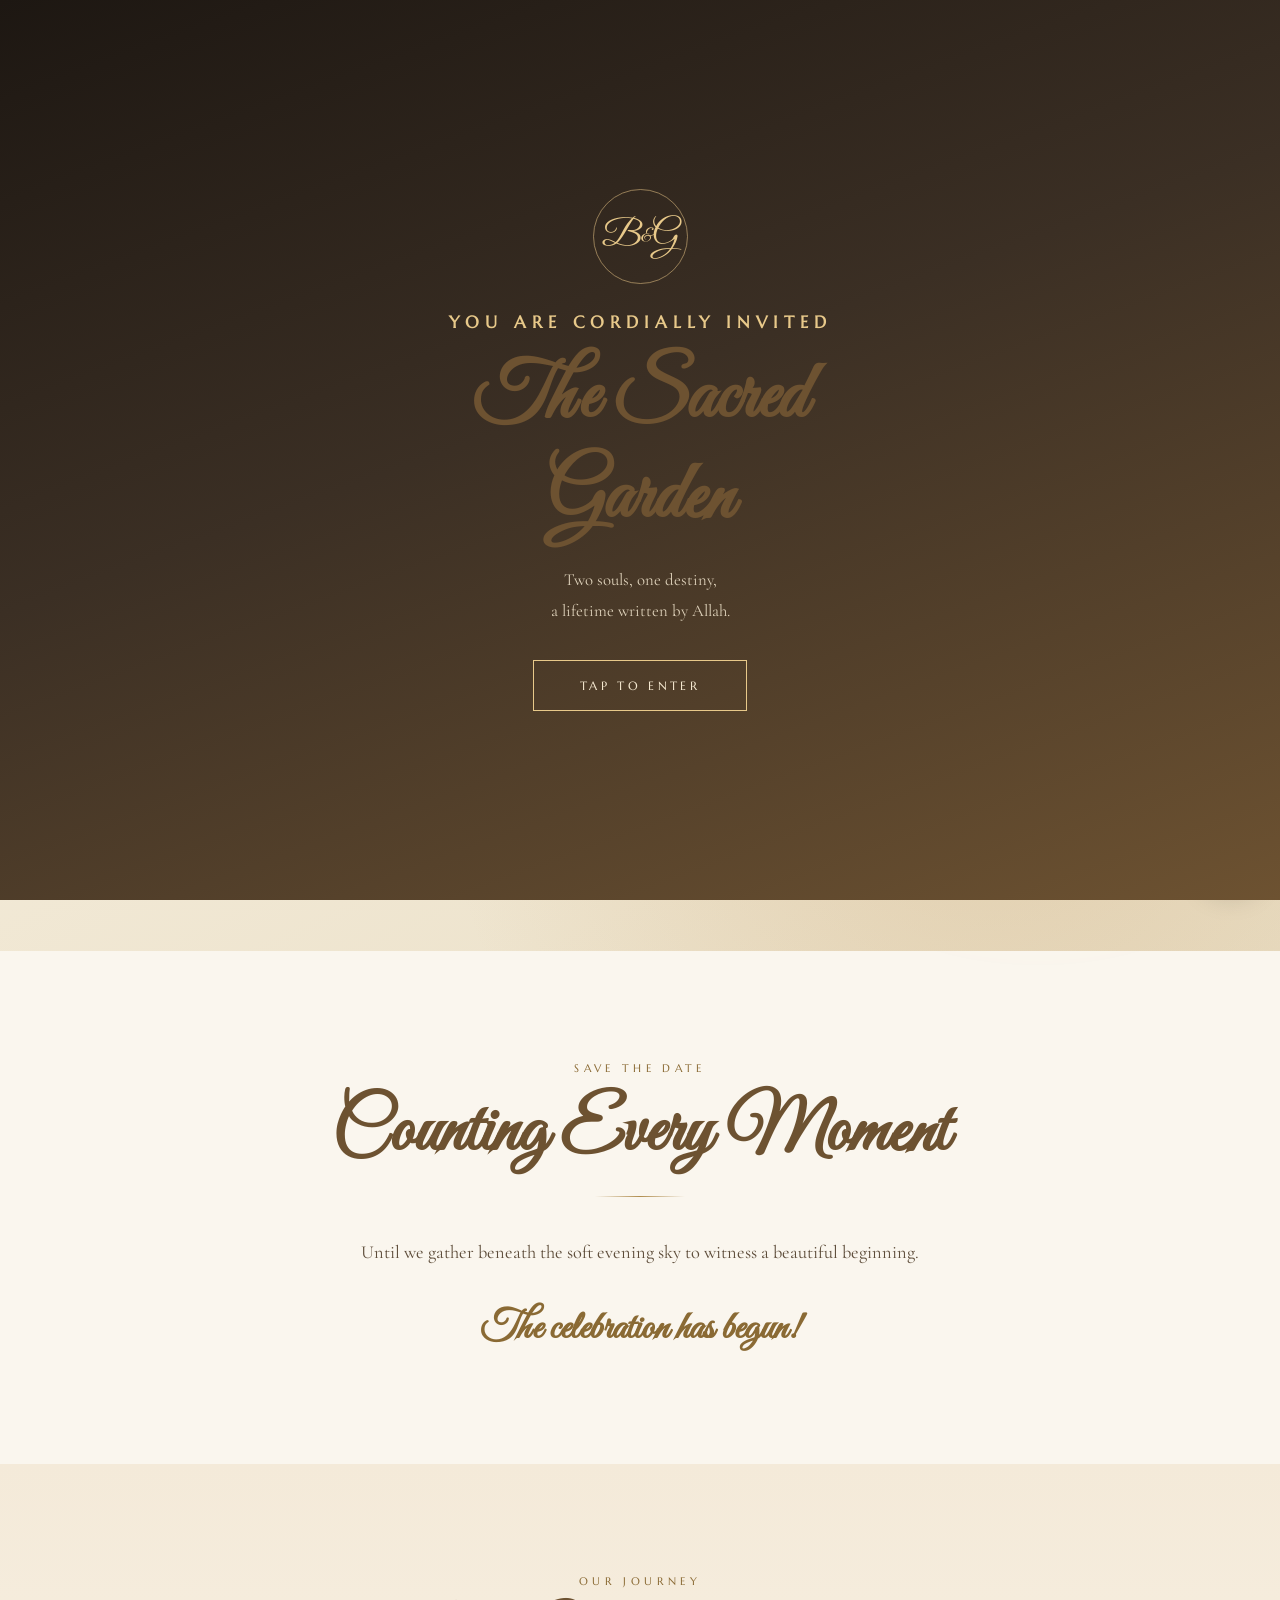
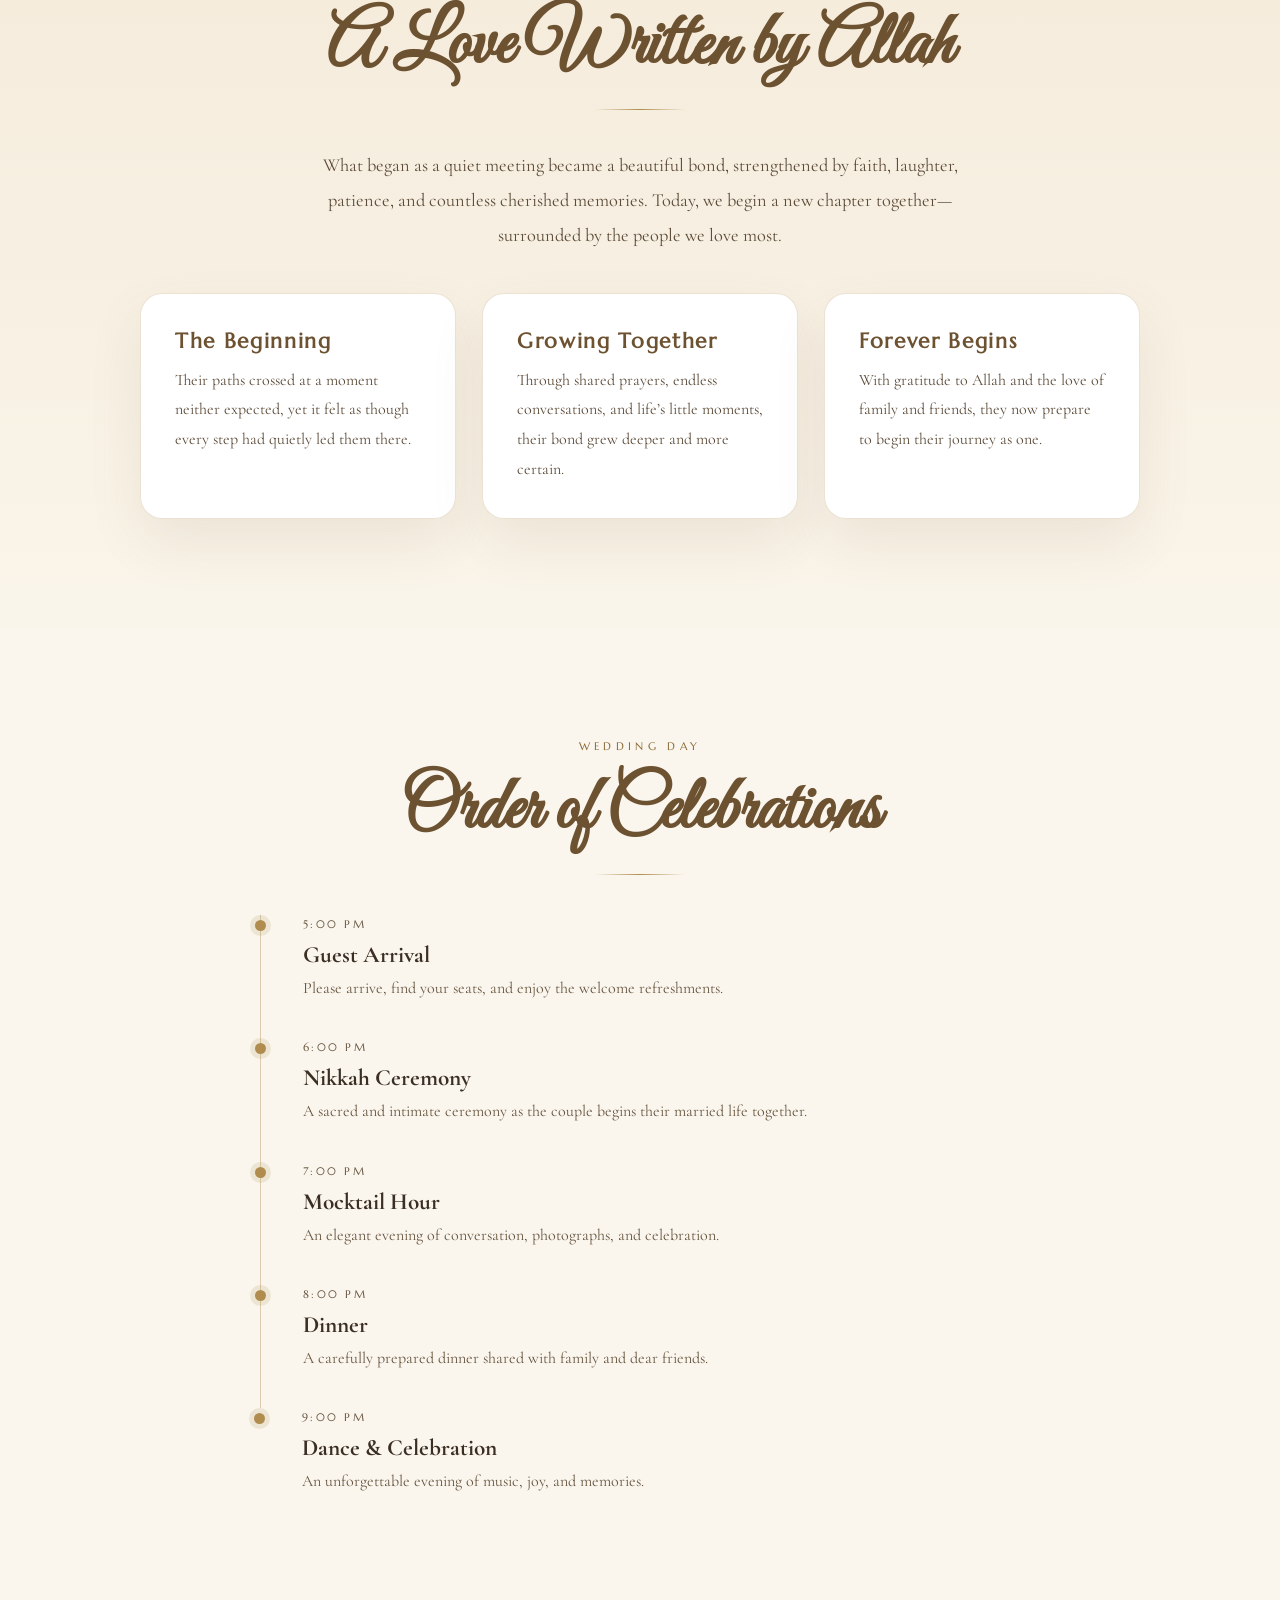
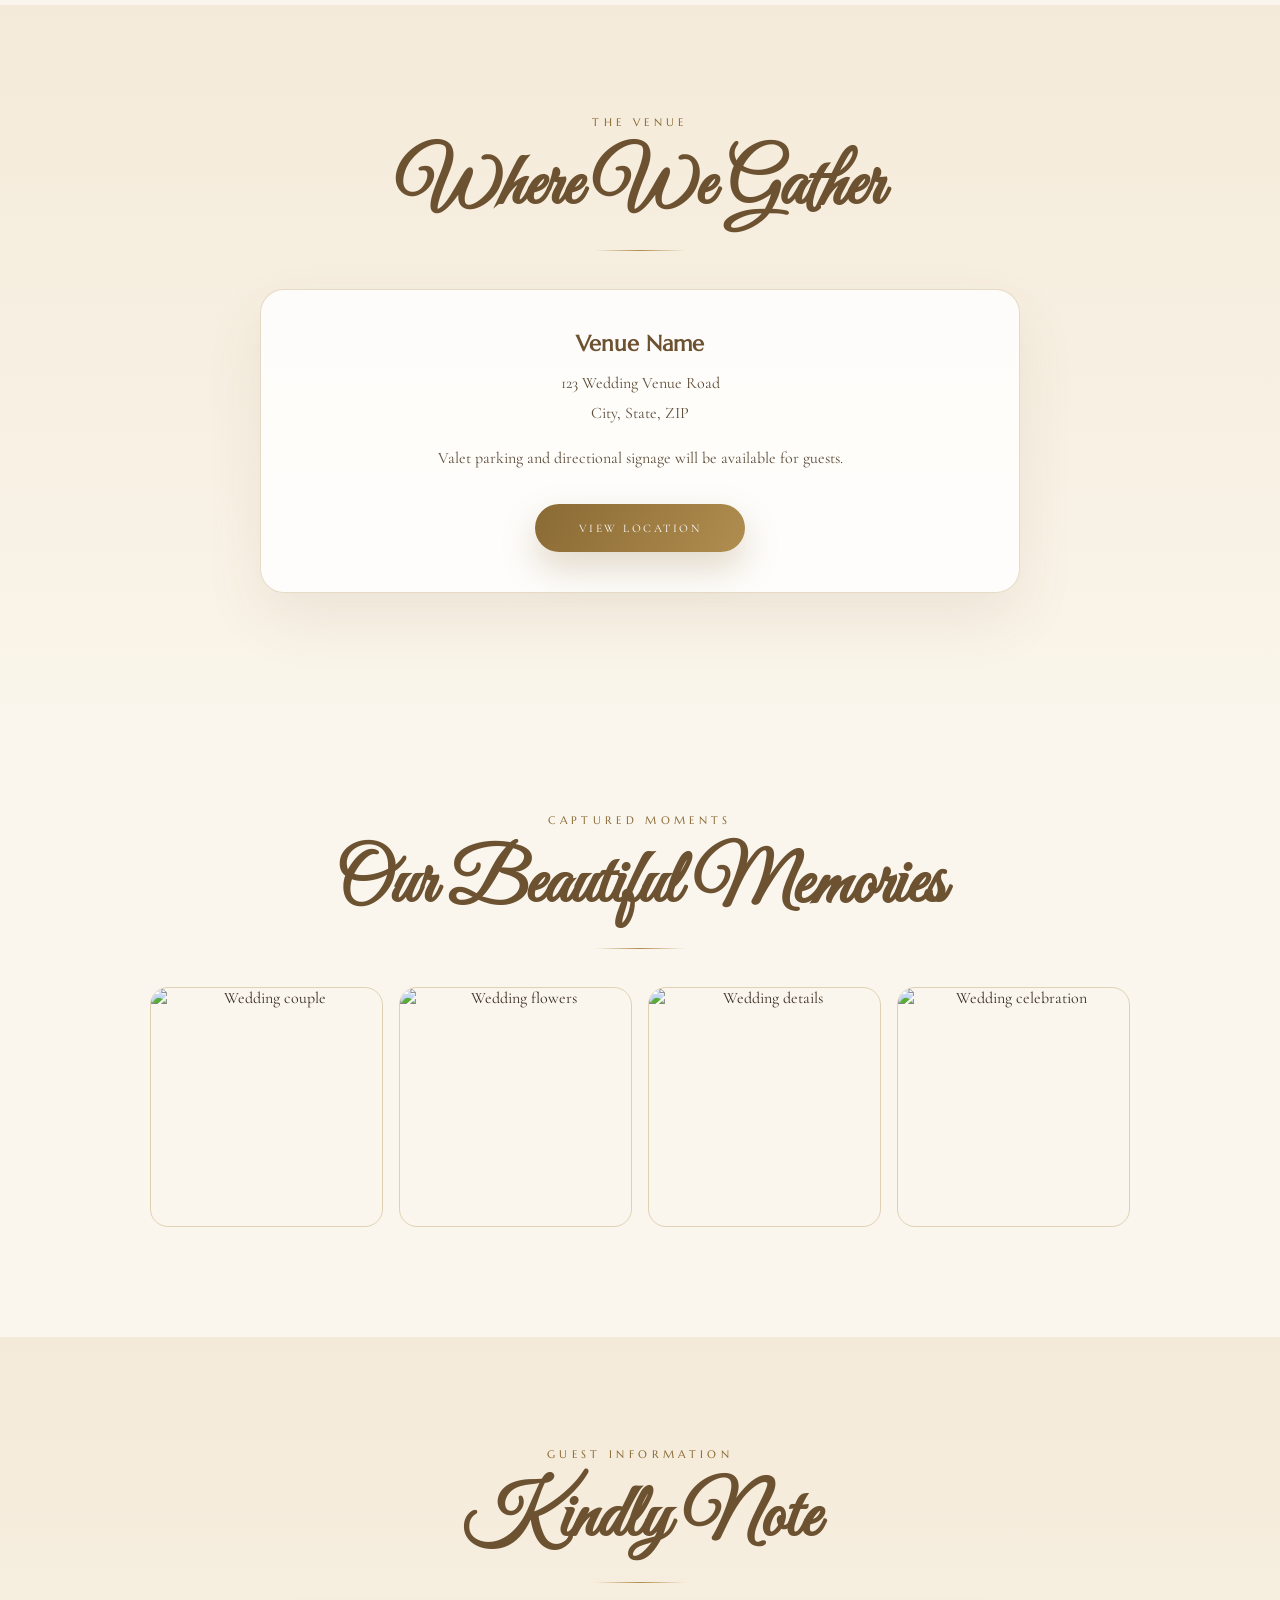
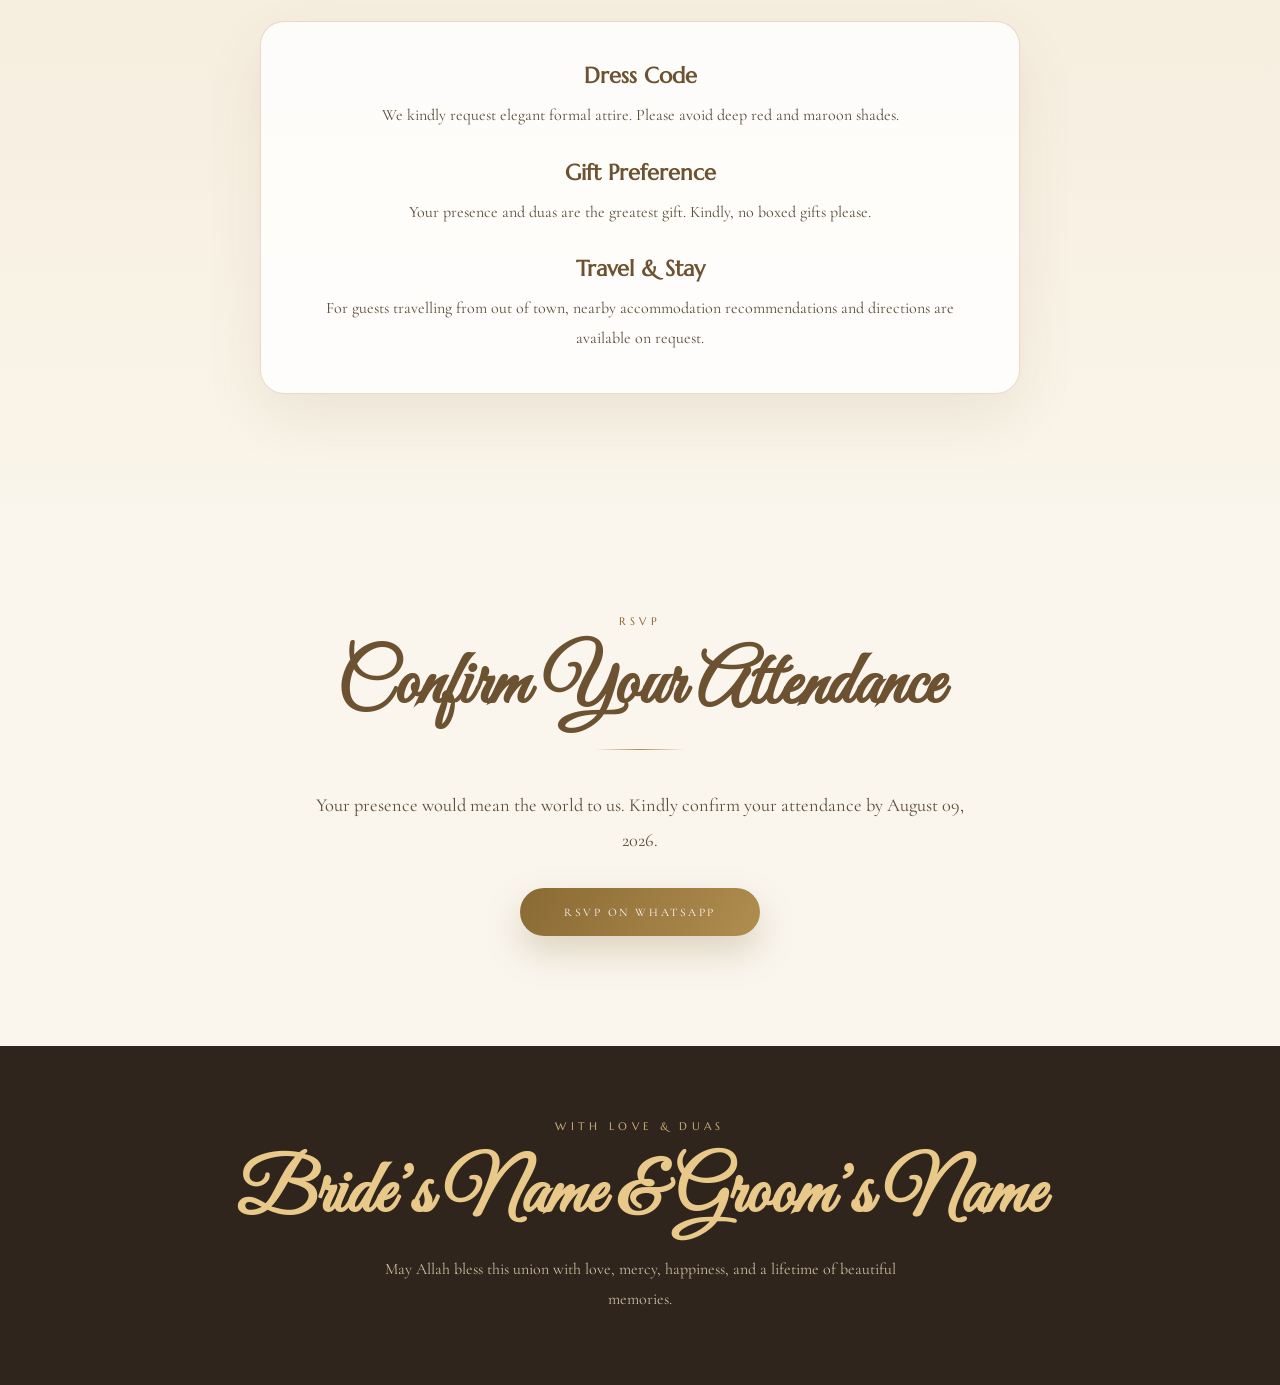
==== index.html @ 19a04574 "Rename wedding.html to index.html" ====
<!DOCTYPE html>
<html lang="en">
<head>
<meta charset="UTF-8">
<meta name="viewport" content="width=device-width, initial-scale=1">
<title>The Sacred Garden | Wedding Invitation</title>
<link href="https://fonts.googleapis.com/css2?family=Cormorant+Garamond:ital,wght@0,400;0,500;0,600;1,400&family=Great+Vibes&family=Marcellus&display=swap" rel="stylesheet">
<style>
  :root{
    --ivory:#faf6ee;
    --cream:#f2e7d5;
    --gold:#b08d4f;
    --deep-gold:#8a6a34;
    --bronze:#6d5231;
    --rose:#c98d8d;
    --ink:#3b2f24;
  }

  *{margin:0;padding:0;box-sizing:border-box}
  html{scroll-behavior:smooth}
  body{
    font-family:'Cormorant Garamond',serif;
    color:var(--ink);
    background:var(--ivory);
    overflow-x:hidden;
  }

  /* Entrance screen */
  #gate{
    position:fixed;
    inset:0;
    z-index:1000;
    display:flex;
    align-items:center;
    justify-content:center;
    text-align:center;
    background:linear-gradient(160deg,#1d1712,#3b2f24 45%,#6d5231);
    transition:opacity 1.2s ease,visibility 1.2s;
  }
  #gate.hidden{
    opacity:0;
    visibility:hidden;
  }
  .gate-inner{
    max-width:540px;
    padding:40px;
    color:#f6ead2;
  }
  .monogram{
    width:95px;
    height:95px;
    margin:0 auto 28px;
    border:1px solid rgba(230,196,134,.55);
    border-radius:50%;
    display:flex;
    align-items:center;
    justify-content:center;
    font-family:'Great Vibes',cursive;
    font-size:2.3rem;
    color:#e8c98a;
    animation:glow 3s ease-in-out infinite;
  }
  @keyframes glow{
    0%,100%{box-shadow:0 0 0 rgba(232,201,138,0)}
    50%{box-shadow:0 0 40px rgba(232,201,138,.35)}
  }
  .gate-inner h2{
    font-family:'Marcellus',serif;
    font-size:1.05rem;
    letter-spacing:.35em;
    text-transform:uppercase;
    color:#e8c98a;
  }
  .gate-inner h1{
    font-family:'Great Vibes',cursive;
    font-size:clamp(3rem,10vw,5rem);
    margin:16px 0;
  }
  .gate-inner p{
    font-size:1.05rem;
    line-height:1.8;
    opacity:.85;
  }
  .enter-btn{
    margin-top:34px;
    padding:17px 46px;
    border:1px solid #e8c98a;
    background:transparent;
    color:#f6ead2;
    font-family:'Marcellus',serif;
    letter-spacing:.28em;
    text-transform:uppercase;
    font-size:.75rem;
    cursor:pointer;
    transition:.35s;
  }
  .enter-btn:hover{
    background:#e8c98a;
    color:#2c2117;
  }

  /* Ambient animation */
  .petal{
    position:fixed;
    top:-70px;
    z-index:1;
    pointer-events:none;
    opacity:.75;
    animation:fall linear infinite;
  }
  @keyframes fall{
    0%{transform:translate3d(0,-10vh,0) rotate(0)}
    100%{transform:translate3d(var(--drift),112vh,0) rotate(760deg)}
  }

  .sparkle{
    position:fixed;
    width:3px;
    height:3px;
    border-radius:50%;
    background:#e8c98a;
    box-shadow:0 0 12px #e8c98a;
    opacity:.5;
    animation:twinkle 4s ease-in-out infinite;
    pointer-events:none;
    z-index:1;
  }
  @keyframes twinkle{
    0%,100%{opacity:.15;transform:scale(.7)}
    50%{opacity:.9;transform:scale(1.2)}
  }

  .glow{
    position:fixed;
    border-radius:50%;
    filter:blur(85px);
    opacity:.28;
    pointer-events:none;
    z-index:0;
    animation:drift 16s ease-in-out infinite;
  }
  @keyframes drift{
    0%,100%{transform:translate(0,0)}
    50%{transform:translate(35px,-30px)}
  }

  /* Hero */
  .hero{
    position:relative;
    min-height:100vh;
    display:flex;
    align-items:center;
    justify-content:center;
    text-align:center;
    padding:60px 24px;
    overflow:hidden;
    background:
      radial-gradient(circle at 22% 22%,rgba(255,255,255,.8),transparent 42%),
      radial-gradient(circle at 78% 78%,rgba(199,160,106,.30),transparent 45%),
      linear-gradient(155deg,#fbf5e9,#eadfc6);
  }
  .frame{
    position:relative;
    z-index:3;
    max-width:780px;
    padding:60px 30px;
    border:1px solid rgba(176,141,79,.35);
  }
  .frame:before,
  .frame:after{
    content:"";
    position:absolute;
    width:70px;
    height:70px;
    border:1px solid rgba(176,141,79,.55);
  }
  .frame:before{
    top:-1px;
    left:-1px;
    border-right:0;
    border-bottom:0;
  }
  .frame:after{
    bottom:-1px;
    right:-1px;
    border-left:0;
    border-top:0;
  }
  .eyebrow{
    font-family:'Marcellus',serif;
    letter-spacing:.45em;
    text-transform:uppercase;
    font-size:.7rem;
    color:var(--deep-gold);
    opacity:0;
    animation:rise 1.3s .3s forwards;
  }
  h1{
    font-family:'Great Vibes',cursive;
    font-size:clamp(4rem,12vw,7.5rem);
    color:var(--bronze);
    margin:20px 0 10px;
    opacity:0;
    animation:rise 1.6s .7s forwards;
  }
  .names{
    font-size:clamp(1.9rem,5.5vw,3.3rem);
    font-weight:600;
    opacity:0;
    animation:rise 1.6s 1.2s forwards;
  }
  .amp{
    font-family:'Great Vibes',cursive;
    color:var(--gold);
    margin:0 18px;
  }
  .date{
    margin-top:22px;
    font-family:'Marcellus',serif;
    letter-spacing:.3em;
    font-size:1.15rem;
    opacity:0;
    animation:rise 1.6s 1.7s forwards;
  }
  .bismillah{
    margin-top:28px;
    font-size:1.05rem;
    font-style:italic;
    color:#7c654a;
    opacity:0;
    animation:rise 1.6s 2.1s forwards;
  }
  .invite-text{
    max-width:640px;
    margin:28px auto 0;
    font-size:1.15rem;
    line-height:1.9;
    opacity:0;
    animation:rise 1.6s 2.5s forwards;
  }
  .guest-line{
    margin-top:20px;
    font-size:1.1rem;
    color:var(--deep-gold);
    opacity:0;
    animation:rise 1.6s 3s forwards;
  }
  .scroll{
    margin-top:48px;
    font-family:'Marcellus',serif;
    font-size:.7rem;
    letter-spacing:.35em;
    text-transform:uppercase;
    color:var(--deep-gold);
    animation:bounce 2.4s infinite;
  }
  @keyframes rise{
    from{opacity:0;transform:translateY(40px)}
    to{opacity:1;transform:translateY(0)}
  }
  @keyframes bounce{
    0%,100%{transform:translateY(0)}
    50%{transform:translateY(9px)}
  }

  /* Sections */
  section{
    position:relative;
    z-index:2;
    padding:110px 24px;
    text-align:center;
  }
  .alt{
    background:linear-gradient(180deg,#f4ead9,#faf5ea);
  }
  .kicker{
    font-family:'Marcellus',serif;
    letter-spacing:.4em;
    text-transform:uppercase;
    font-size:.68rem;
    color:var(--deep-gold);
  }
  h2{
    font-family:'Great Vibes',cursive;
    font-size:clamp(2.8rem,8vw,4.6rem);
    color:var(--bronze);
    margin:12px 0;
  }
  .divider{
    width:90px;
    height:1px;
    background:linear-gradient(90deg,transparent,var(--gold),transparent);
    margin:16px auto 38px;
  }
  .reveal{
    opacity:0;
    transform:translateY(55px);
    transition:opacity 1.2s cubic-bezier(.2,.7,.2,1),transform 1.2s cubic-bezier(.2,.7,.2,1);
  }
  .reveal.visible{
    opacity:1;
    transform:translateY(0);
  }
  .lead{
    max-width:680px;
    margin:0 auto;
    font-size:1.15rem;
    line-height:1.9;
    color:#5c4b38;
  }

  /* Countdown */
  .countdown{
    display:flex;
    gap:14px;
    justify-content:center;
    flex-wrap:wrap;
    margin-top:34px;
  }
  .time-box{
    min-width:112px;
    padding:24px 16px;
    background:rgba(255,255,255,.75);
    border:1px solid rgba(176,141,79,.35);
    border-radius:18px;
    backdrop-filter:blur(6px);
    animation:floatBox 4s ease-in-out infinite;
  }
  .time-box:nth-child(2){animation-delay:.4s}
  .time-box:nth-child(3){animation-delay:.8s}
  .time-box:nth-child(4){animation-delay:1.2s}
  .time-box span{
    display:block;
    font-family:'Marcellus',serif;
    font-size:2.4rem;
    color:var(--bronze);
  }
  .time-box small{
    letter-spacing:.25em;
    text-transform:uppercase;
    font-size:.62rem;
    color:#8a6f4d;
  }
  @keyframes floatBox{
    0%,100%{transform:translateY(0)}
    50%{transform:translateY(-9px)}
  }

  /* Story */
  .story-grid{
    display:grid;
    grid-template-columns:repeat(auto-fit,minmax(270px,1fr));
    gap:26px;
    max-width:1000px;
    margin:40px auto 0;
    text-align:left;
  }
  .story-card{
    background:#fff;
    border:1px solid rgba(176,141,79,.25);
    border-radius:22px;
    padding:34px;
    box-shadow:0 24px 55px rgba(109,82,49,.09);
  }
  .story-card h3{
    font-family:'Marcellus',serif;
    font-size:1.3rem;
    letter-spacing:.08em;
    color:var(--bronze);
    margin-bottom:12px;
  }
  .story-card p{
    line-height:1.85;
    color:#5c4b38;
  }

  /* Timeline */
  .timeline{
    max-width:760px;
    margin:40px auto 0;
    text-align:left;
  }
  .timeline-item{
    position:relative;
    padding:0 0 36px 42px;
    border-left:1px solid rgba(176,141,79,.4);
  }
  .timeline-item:last-child{
    border-left:0;
    padding-bottom:0;
  }
  .timeline-item:before{
    content:"";
    position:absolute;
    left:-6px;
    top:5px;
    width:11px;
    height:11px;
    border-radius:50%;
    background:var(--gold);
    box-shadow:0 0 0 5px rgba(176,141,79,.16);
  }
  .timeline-time{
    font-family:'Marcellus',serif;
    letter-spacing:.22em;
    text-transform:uppercase;
    font-size:.7rem;
    color:var(--deep-gold);
  }
  .timeline-item h3{
    font-size:1.45rem;
    margin:7px 0 6px;
  }
  .timeline-item p{
    color:#67553f;
    line-height:1.7;
  }

  /* Cards */
  .card{
    max-width:760px;
    margin:28px auto 0;
    background:rgba(255,255,255,.82);
    border:1px solid rgba(176,141,79,.3);
    border-radius:24px;
    padding:40px;
    box-shadow:0 25px 60px rgba(109,82,49,.09);
  }
  .card h3{
    font-family:'Marcellus',serif;
    font-size:1.35rem;
    color:var(--bronze);
    margin-bottom:12px;
  }
  .card p{
    line-height:1.85;
    color:#5c4b38;
  }
  .btn{
    display:inline-block;
    margin-top:30px;
    padding:17px 44px;
    border-radius:999px;
    background:linear-gradient(120deg,#8a6a34,#b08d4f);
    color:#fff;
    text-decoration:none;
    letter-spacing:.22em;
    text-transform:uppercase;
    font-size:.72rem;
    box-shadow:0 16px 35px rgba(138,106,52,.25);
    transition:.3s;
  }
  .btn:hover{
    transform:translateY(-3px);
    box-shadow:0 22px 45px rgba(138,106,52,.35);
  }

  /* Gallery */
  .gallery{
    display:grid;
    grid-template-columns:repeat(auto-fit,minmax(190px,1fr));
    gap:16px;
    max-width:980px;
    margin:38px auto 0;
  }
  .gallery img{
    width:100%;
    height:240px;
    object-fit:cover;
    border-radius:18px;
    border:1px solid rgba(176,141,79,.35);
    transition:.5s;
  }
  .gallery img:hover{
    transform:scale(1.04);
    box-shadow:0 20px 45px rgba(109,82,49,.18);
  }

  /* Music button */
  .music-btn{
    position:fixed;
    right:20px;
    bottom:20px;
    z-index:99;
    width:58px;
    height:58px;
    border:none;
    border-radius:50%;
    background:linear-gradient(120deg,#8a6a34,#b08d4f);
    color:#fff;
    font-size:22px;
    cursor:pointer;
    box-shadow:0 14px 30px rgba(0,0,0,.2);
  }
  .music-btn.playing{
    animation:spin 4s linear infinite;
  }
  @keyframes spin{
    to{transform:rotate(360deg)}
  }

  footer{
    padding:70px 24px;
    text-align:center;
    background:#2f251c;
    color:#e9d7b4;
  }
  footer h2{
    color:#e8c98a;
  }
  footer p{
    max-width:560px;
    margin:0 auto;
    line-height:1.9;
    opacity:.85;
  }

  @media(max-width:600px){
    section{padding:80px 18px}
    .frame{padding:45px 20px}
    .card{padding:28px 22px}
    .story-card{padding:26px}
  }
</style>
</head>
<body>

<!-- Entrance -->
<div id="gate">
  <div class="gate-inner">
    <div class="monogram">B<span style="font-size:1.1rem">&</span>G</div>
    <h2>You are cordially invited</h2>
    <h1>The Sacred Garden</h1>
    <p>Two souls, one destiny,<br>a lifetime written by Allah.</p>
    <button class="enter-btn" onclick="openInvitation()">Tap to Enter</button>
  </div>
</div>

<!-- Ambient lights -->
<div class="glow" style="width:340px;height:340px;background:#e8c99b;top:8%;left:6%"></div>
<div class="glow" style="width:280px;height:280px;background:#f0d6b0;bottom:10%;right:8%;animation-delay:-5s"></div>

<!-- Hero -->
<section class="hero">
  <div class="frame">
    <p class="eyebrow">Wedding Celebration</p>
    <h1>The Sacred Garden</h1>
    <p class="names">Bride’s Name <span class="amp">&</span> Groom’s Name</p>
    <p class="date">27 . 09 . 2026</p>
    <p class="bismillah">Bismillahir Rahmanir Raheem</p>
    <p class="invite-text">
      With the blessings of Almighty Allah and with immense joy, we invite you
      to share in the celebration of our beloved daughter’s wedding.
    </p>
    <p class="guest-line" id="guestLine">Dear Guest,</p>
    <p class="scroll">Scroll to begin</p>
  </div>
</section>

<!-- Countdown -->
<section>
  <div class="reveal">
    <p class="kicker">Save the Date</p>
    <h2>Counting Every Moment</h2>
    <div class="divider"></div>
    <p class="lead">
      Until we gather beneath the soft evening sky to witness a beautiful beginning.
    </p>
    <div class="countdown">
      <div class="time-box"><span id="days">00</span><small>Days</small></div>
      <div class="time-box"><span id="hours">00</span><small>Hours</small></div>
      <div class="time-box"><span id="minutes">00</span><small>Minutes</small></div>
      <div class="time-box"><span id="seconds">00</span><small>Seconds</small></div>
    </div>
  </div>
</section>

<!-- Love story -->
<section class="alt">
  <div class="reveal">
    <p class="kicker">Our Journey</p>
    <h2>A Love Written by Allah</h2>
    <div class="divider"></div>
    <p class="lead">
      What began as a quiet meeting became a beautiful bond, strengthened by faith,
      laughter, patience, and countless cherished memories. Today, we begin a new chapter
      together—surrounded by the people we love most.
    </p>
    <div class="story-grid">
      <div class="story-card">
        <h3>The Beginning</h3>
        <p>Their paths crossed at a moment neither expected, yet it felt as though every step had quietly led them there.</p>
      </div>
      <div class="story-card">
        <h3>Growing Together</h3>
        <p>Through shared prayers, endless conversations, and life’s little moments, their bond grew deeper and more certain.</p>
      </div>
      <div class="story-card">
        <h3>Forever Begins</h3>
        <p>With gratitude to Allah and the love of family and friends, they now prepare to begin their journey as one.</p>
      </div>
    </div>
  </div>
</section>

<!-- Schedule -->
<section>
  <div class="reveal">
    <p class="kicker">Wedding Day</p>
    <h2>Order of Celebrations</h2>
    <div class="divider"></div>
    <div class="timeline">
      <div class="timeline-item">
        <p class="timeline-time">5:00 PM</p>
        <h3>Guest Arrival</h3>
        <p>Please arrive, find your seats, and enjoy the welcome refreshments.</p>
      </div>
      <div class="timeline-item">
        <p class="timeline-time">6:00 PM</p>
        <h3>Nikkah Ceremony</h3>
        <p>A sacred and intimate ceremony as the couple begins their married life together.</p>
      </div>
      <div class="timeline-item">
        <p class="timeline-time">7:00 PM</p>
        <h3>Mocktail Hour</h3>
        <p>An elegant evening of conversation, photographs, and celebration.</p>
      </div>
      <div class="timeline-item">
        <p class="timeline-time">8:00 PM</p>
        <h3>Dinner</h3>
        <p>A carefully prepared dinner shared with family and dear friends.</p>
      </div>
      <div class="timeline-item">
        <p class="timeline-time">9:00 PM</p>
        <h3>Dance & Celebration</h3>
        <p>An unforgettable evening of music, joy, and memories.</p>
      </div>
    </div>
  </div>
</section>

<!-- Venue -->
<section class="alt">
  <div class="reveal">
    <p class="kicker">The Venue</p>
    <h2>Where We Gather</h2>
    <div class="divider"></div>
    <div class="card">
      <h3>Venue Name</h3>
      <p>123 Wedding Venue Road<br>City, State, ZIP</p>
      <p style="margin-top:16px">
        Valet parking and directional signage will be available for guests.
      </p>
      <a class="btn" href="https://maps.google.com" target="_blank">View Location</a>
    </div>
  </div>
</section>

<!-- Gallery -->
<section>
  <div class="reveal">
    <p class="kicker">Captured Moments</p>
    <h2>Our Beautiful Memories</h2>
    <div class="divider"></div>
    <div class="gallery">
      <img src="https://images.unsplash.com/photo-1519741497674-611481863552?auto=format&fit=crop&w=800&q=80" alt="Wedding couple">
      <img src="https://images.unsplash.com/photo-1465495976277-4387d4b0b4c6?auto=format&fit=crop&w=800&q=80" alt="Wedding flowers">
      <img src="https://images.unsplash.com/photo-1522673607200-164d1b6ce486?auto=format&fit=crop&w=800&q=80" alt="Wedding details">
      <img src="https://images.unsplash.com/photo-1519225421980-715cb0215aed?auto=format&fit=crop&w=800&q=80" alt="Wedding celebration">
    </div>
  </div>
</section>

<!-- Guest notes -->
<section class="alt">
  <div class="reveal">
    <p class="kicker">Guest Information</p>
    <h2>Kindly Note</h2>
    <div class="divider"></div>
    <div class="card">
      <h3>Dress Code</h3>
      <p>We kindly request elegant formal attire. Please avoid deep red and maroon shades.</p>

      <h3 style="margin-top:28px">Gift Preference</h3>
      <p>Your presence and duas are the greatest gift. Kindly, no boxed gifts please.</p>

      <h3 style="margin-top:28px">Travel & Stay</h3>
      <p>For guests travelling from out of town, nearby accommodation recommendations and directions are available on request.</p>
    </div>
  </div>
</section>

<!-- RSVP -->
<section>
  <div class="reveal">
    <p class="kicker">RSVP</p>
    <h2>Confirm Your Attendance</h2>
    <div class="divider"></div>
    <p class="lead">
      Your presence would mean the world to us. Kindly confirm your attendance by August 09, 2026.
    </p>
    <a class="btn" href="https://wa.me/your-number">RSVP on WhatsApp</a>
  </div>
</section>

<!-- Footer -->
<footer>
  <p class="kicker" style="color:#e8c98a">With Love & Duas</p>
  <h2>Bride’s Name & Groom’s Name</h2>
  <p>
    May Allah bless this union with love, mercy, happiness,
    and a lifetime of beautiful memories.
  </p>
</footer>

<!-- Background music -->
<audio id="bgMusic" loop preload="auto" crossorigin="anonymous">
  <source src="https://www.soundhelix.com/examples/mp3/SoundHelix-Song-4.mp3" type="audio/mpeg">
  <source src="background-music.mp3" type="audio/mpeg">
</audio>

<button class="music-btn" id="musicBtn" title="Play or pause music">♪</button>

<script>
  /* Personal guest name: add ?guest=Name to the link */
  const guest = new URLSearchParams(location.search).get("guest");
  if(guest){
    document.getElementById("guestLine").innerHTML = `Dear <strong>${guest}</strong>,`;
    document.title = `${guest} | The Sacred Garden`;
  }

  /* Falling petals */
  const petalColors = ["#e8b4b8","#f3c6c9","#f7d9b0","#fff8ea"];
  for(let i=0;i<36;i++){
    const p=document.createElement("div");
    p.className="petal";
    const size=8+Math.random()*18;
    p.style.width=size+"px";
    p.style.height=size*.68+"px";
    p.style.left=Math.random()*100+"vw";
    p.style.background=petalColors[Math.floor(Math.random()*petalColors.length)];
    p.style.borderRadius="60% 40% 55% 45%";
    p.style.setProperty("--drift",(Math.random()*220-110)+"px");
    p.style.animationDuration=(10+Math.random()*12)+"s";
    p.style.animationDelay=(-Math.random()*18)+"s";
    document.body.appendChild(p);
  }

  /* Sparkles */
  for(let i=0;i<24;i++){
    const s=document.createElement("div");
    s.className="sparkle";
    s.style.left=Math.random()*100+"vw";
    s.style.top=Math.random()*100+"vh";
    s.style.animationDelay=(Math.random()*4)+"s";
    document.body.appendChild(s);
  }

  /* Scroll reveal */
  const observer=new IntersectionObserver(entries=>{
    entries.forEach(entry=>{
      if(entry.isIntersecting){
        entry.target.classList.add("visible");
      }
    });
  },{threshold:.15});

  document.querySelectorAll(".reveal").forEach(el=>observer.observe(el));

  /* Countdown */
  const weddingDate=new Date("2026-09-27T17:00:00").getTime();

  function updateCountdown(){
    const diff=weddingDate-Date.now();

    if(diff<=0){
      document.querySelector(".countdown").innerHTML=
      "<h3 style='font-family:Great Vibes,cursive;font-size:2.5rem;color:#8a6a34'>The celebration has begun!</h3>";
      return;
    }

    const days=Math.floor(diff/86400000);
    const hours=Math.floor((diff%86400000)/3600000);
    const minutes=Math.floor((diff%3600000)/60000);
    const seconds=Math.floor((diff%60000)/1000);

    document.getElementById("days").textContent=String(days).padStart(2,"0");
    document.getElementById("hours").textContent=String(hours).padStart(2,"0");
    document.getElementById("minutes").textContent=String(minutes).padStart(2,"0");
    document.getElementById("seconds").textContent=String(seconds).padStart(2,"0");
  }

  setInterval(updateCountdown,1000);
  updateCountdown();

  /* Background music */
  const music=document.getElementById("bgMusic");
  const musicBtn=document.getElementById("musicBtn");
  let playing=false;

  music.volume=0.35;

  function tryPlay(){
    music.play()
      .then(()=>{
        playing=true;
        musicBtn.textContent="❚❚";
        musicBtn.classList.add("playing");
      })
      .catch(()=>{});
  }

  window.addEventListener("click",tryPlay,{once:true});
  window.addEventListener("touchstart",tryPlay,{once:true});

  musicBtn.addEventListener("click",e=>{
    e.stopPropagation();

    if(playing){
      music.pause();
      musicBtn.textContent="♪";
      musicBtn.classList.remove("playing");
    }else{
      music.play();
      musicBtn.textContent="❚❚";
      musicBtn.classList.add("playing");
    }

    playing=!playing;
  });

  /* Entrance */
  function openInvitation(){
    document.getElementById("gate").classList.add("hidden");
    tryPlay();
  }
</script>

</body>
</html>
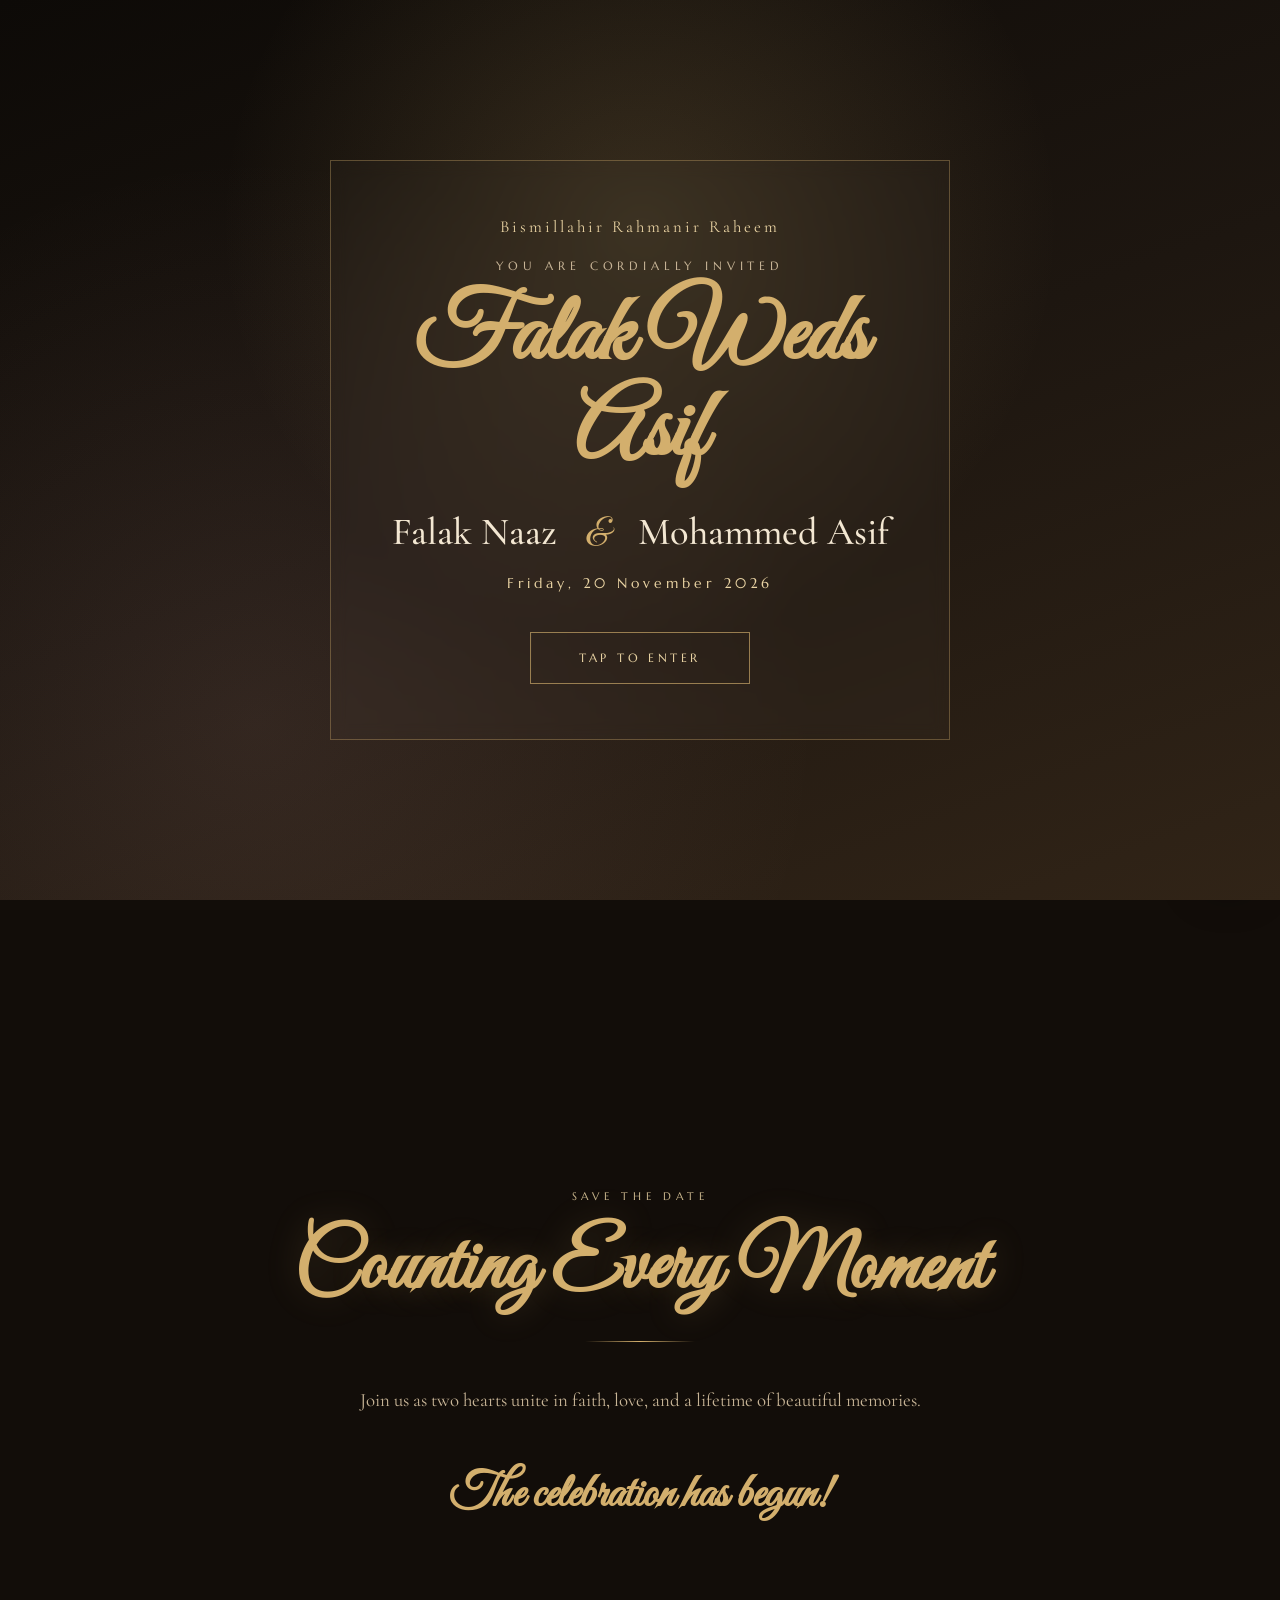
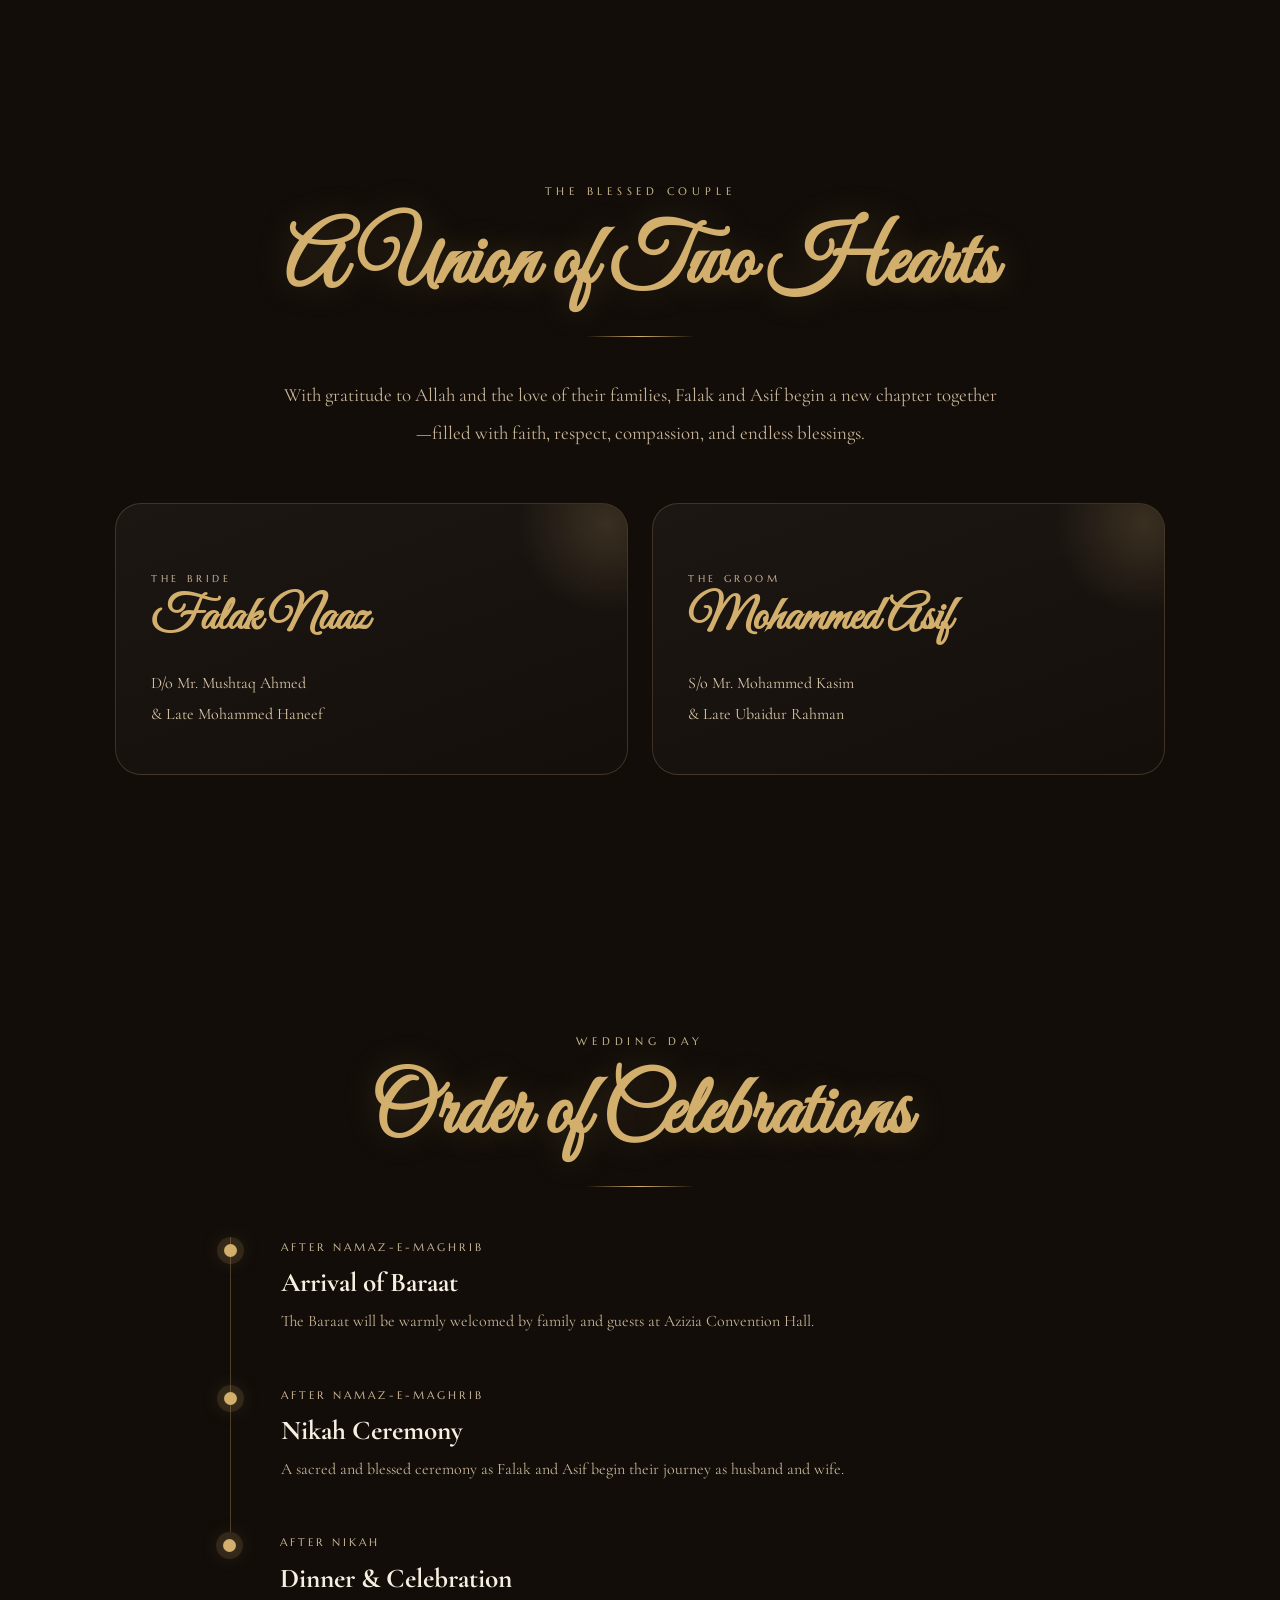
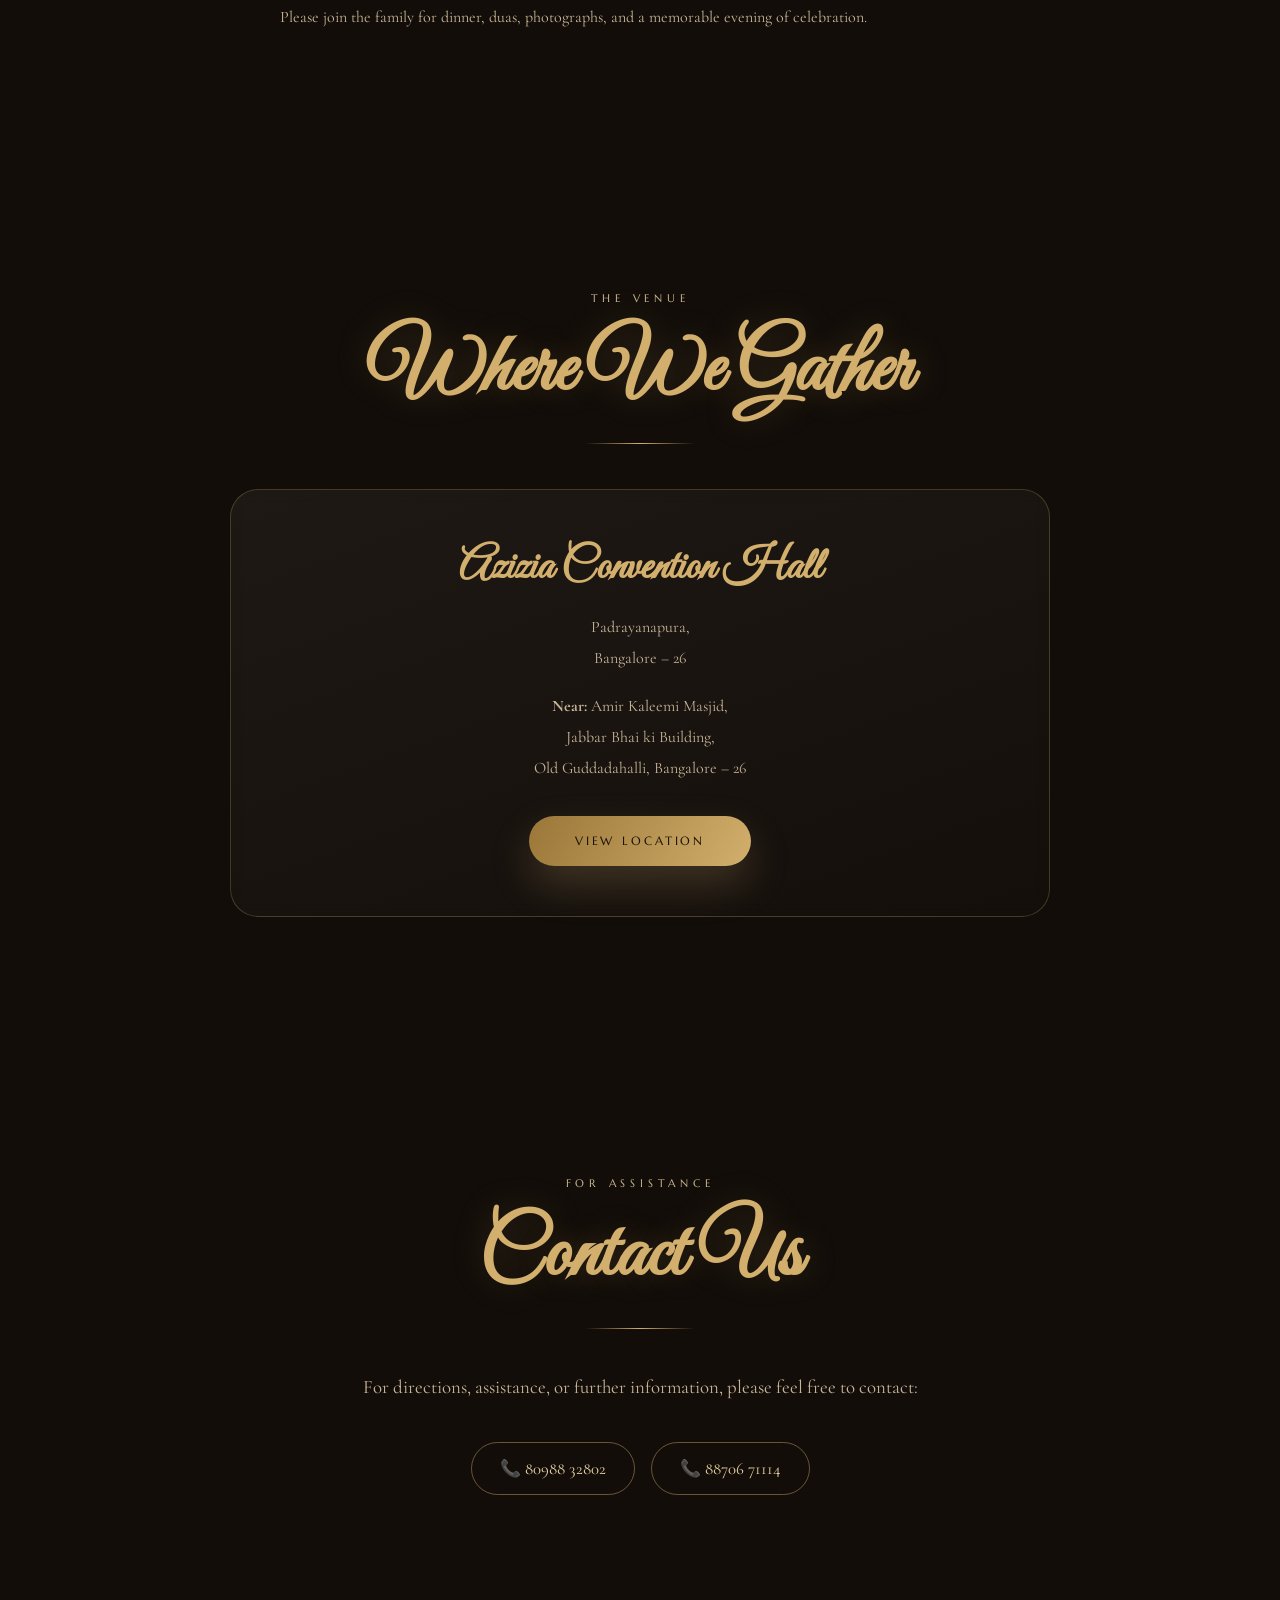
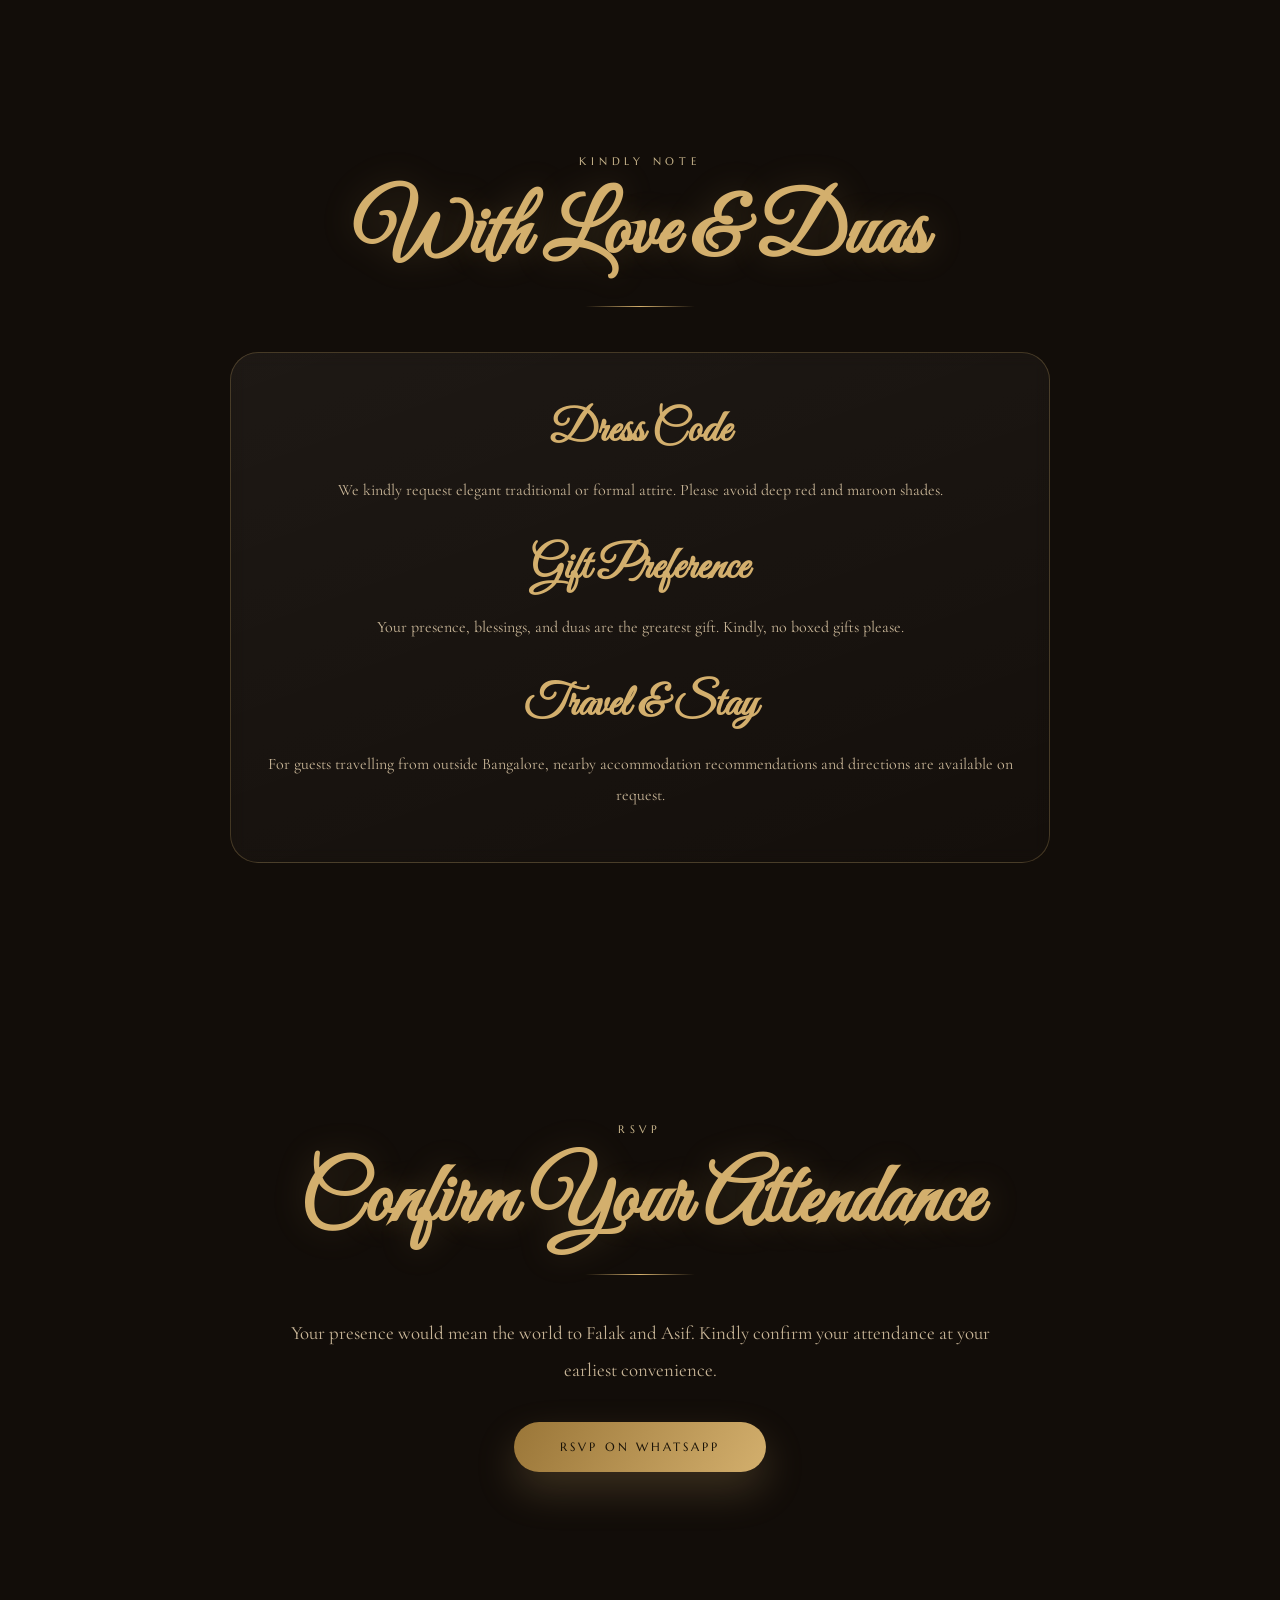
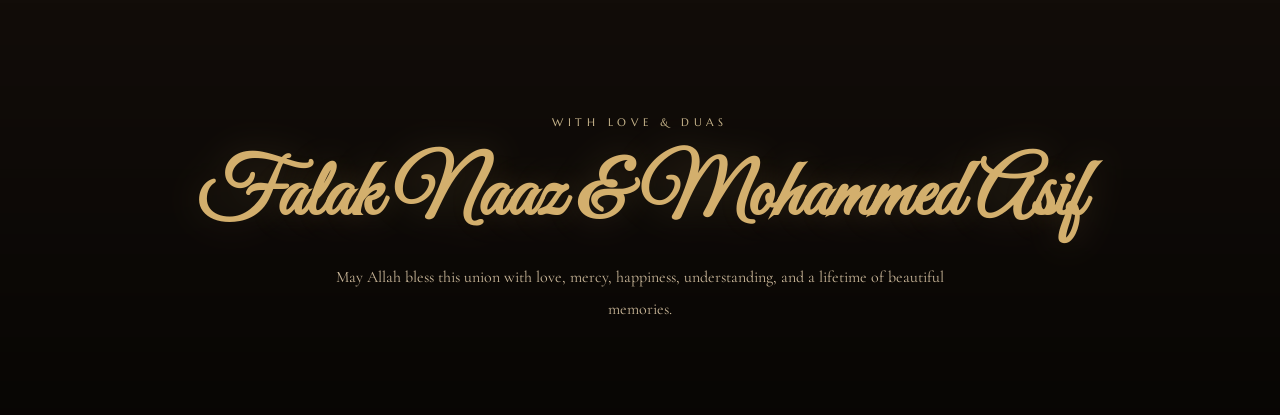
==== commit cd9b1634: "Update print statement from 'Hello' to 'Goodbye'" ====
--- a/index.html
+++ b/index.html
@@ -3,387 +3,431 @@
 <head>
 <meta charset="UTF-8">
 <meta name="viewport" content="width=device-width, initial-scale=1">
-<title>The Sacred Garden | Wedding Invitation</title>
-<link href="https://fonts.googleapis.com/css2?family=Cormorant+Garamond:ital,wght@0,400;0,500;0,600;1,400&family=Great+Vibes&family=Marcellus&display=swap" rel="stylesheet">
+<title>Falak Weds Asif | Nikah Invitation</title>
+<link href="https://fonts.googleapis.com/css2?family=Cormorant+Garamond:ital,wght@0,300;0,400;0,500;0,600;1,400&family=Great+Vibes&family=Marcellus&display=swap" rel="stylesheet">
 <style>
   :root{
-    --ivory:#faf6ee;
-    --cream:#f2e7d5;
-    --gold:#b08d4f;
-    --deep-gold:#8a6a34;
-    --bronze:#6d5231;
-    --rose:#c98d8d;
-    --ink:#3b2f24;
+    --night:#120d09;
+    --night-2:#1d1610;
+    --gold:#d3af6d;
+    --gold-soft:#e9d3a3;
+    --gold-deep:#9a7638;
+    --ivory:#f7efe1;
+    --rose:#d8a3a3;
+    --text:#f3e7d2;
+    --muted:#c8b597;
   }
 
   *{margin:0;padding:0;box-sizing:border-box}
   html{scroll-behavior:smooth}
   body{
     font-family:'Cormorant Garamond',serif;
-    color:var(--ink);
-    background:var(--ivory);
+    color:var(--text);
+    background:var(--night);
     overflow-x:hidden;
   }
 
-  /* Entrance screen */
+  /* Entrance */
   #gate{
     position:fixed;
     inset:0;
-    z-index:1000;
+    z-index:2000;
     display:flex;
     align-items:center;
     justify-content:center;
     text-align:center;
-    background:linear-gradient(160deg,#1d1712,#3b2f24 45%,#6d5231);
-    transition:opacity 1.2s ease,visibility 1.2s;
+    padding:30px;
+    background:
+      radial-gradient(circle at 50% 25%,rgba(211,175,109,.18),transparent 45%),
+      radial-gradient(circle at 20% 80%,rgba(216,163,163,.10),transparent 45%),
+      linear-gradient(160deg,#0d0a07,#1d1610 50%,#312417);
+    transition:opacity 1.4s ease,visibility 1.4s;
   }
   #gate.hidden{
     opacity:0;
     visibility:hidden;
   }
-  .gate-inner{
-    max-width:540px;
-    padding:40px;
-    color:#f6ead2;
-  }
-  .monogram{
-    width:95px;
-    height:95px;
-    margin:0 auto 28px;
-    border:1px solid rgba(230,196,134,.55);
-    border-radius:50%;
-    display:flex;
-    align-items:center;
-    justify-content:center;
+  .gate-box{
+    max-width:620px;
+    width:100%;
+    padding:55px 35px;
+    border:1px solid rgba(211,175,109,.35);
+    background:rgba(255,255,255,.02);
+    backdrop-filter:blur(8px);
+    animation:gateIn 1.6s ease both;
+  }
+  @keyframes gateIn{
+    from{opacity:0;transform:scale(.94)}
+    to{opacity:1;transform:scale(1)}
+  }
+  .bismillah{
+    font-size:1.05rem;
+    color:var(--gold-soft);
+    letter-spacing:.18em;
+    margin-bottom:22px;
+  }
+  .gate-title{
     font-family:'Great Vibes',cursive;
-    font-size:2.3rem;
-    color:#e8c98a;
-    animation:glow 3s ease-in-out infinite;
-  }
-  @keyframes glow{
-    0%,100%{box-shadow:0 0 0 rgba(232,201,138,0)}
-    50%{box-shadow:0 0 40px rgba(232,201,138,.35)}
-  }
-  .gate-inner h2{
-    font-family:'Marcellus',serif;
-    font-size:1.05rem;
-    letter-spacing:.35em;
+    font-size:clamp(3.6rem,11vw,6rem);
+    color:var(--gold);
+    line-height:1;
+    margin:16px 0;
+  }
+  .gate-sub{
+    font-family:'Marcellus',serif;
+    letter-spacing:.42em;
     text-transform:uppercase;
-    color:#e8c98a;
-  }
-  .gate-inner h1{
-    font-family:'Great Vibes',cursive;
-    font-size:clamp(3rem,10vw,5rem);
-    margin:16px 0;
-  }
-  .gate-inner p{
-    font-size:1.05rem;
-    line-height:1.8;
-    opacity:.85;
+    font-size:.72rem;
+    color:var(--muted);
+  }
+  .gate-names{
+    margin-top:28px;
+    font-size:clamp(1.6rem,5vw,2.4rem);
+    font-weight:500;
+  }
+  .gate-date{
+    margin-top:16px;
+    font-family:'Marcellus',serif;
+    letter-spacing:.3em;
+    font-size:.85rem;
+    color:var(--gold-soft);
   }
   .enter-btn{
-    margin-top:34px;
-    padding:17px 46px;
-    border:1px solid #e8c98a;
+    margin-top:40px;
+    padding:18px 48px;
+    border:1px solid rgba(211,175,109,.65);
     background:transparent;
-    color:#f6ead2;
-    font-family:'Marcellus',serif;
-    letter-spacing:.28em;
+    color:var(--gold-soft);
+    font-family:'Marcellus',serif;
+    letter-spacing:.3em;
     text-transform:uppercase;
-    font-size:.75rem;
+    font-size:.72rem;
     cursor:pointer;
-    transition:.35s;
+    transition:.4s;
+    position:relative;
+    overflow:hidden;
+  }
+  .enter-btn:before{
+    content:"";
+    position:absolute;
+    inset:0;
+    background:linear-gradient(120deg,transparent,rgba(233,211,163,.28),transparent);
+    transform:translateX(-100%);
+    transition:.7s;
   }
   .enter-btn:hover{
-    background:#e8c98a;
-    color:#2c2117;
-  }
-
-  /* Ambient animation */
+    background:rgba(211,175,109,.12);
+    box-shadow:0 0 35px rgba(211,175,109,.25);
+  }
+  .enter-btn:hover:before{
+    transform:translateX(100%);
+  }
+
+  /* Background layers */
+  .bg-layer{
+    position:fixed;
+    inset:0;
+    z-index:0;
+    pointer-events:none;
+  }
+  .bg-gradient{
+    background:
+      radial-gradient(circle at 15% 20%,rgba(211,175,109,.16),transparent 38%),
+      radial-gradient(circle at 85% 75%,rgba(216,163,163,.12),transparent 40%),
+      linear-gradient(180deg,#100b08,#1a130d 45%,#241a11);
+  }
+  .vignette{
+    background:radial-gradient(circle at center,transparent 35%,rgba(0,0,0,.65) 100%);
+  }
+  .noise{
+    opacity:.05;
+    background-image:url("https://www.transparenttextures.com/patterns/black-linen.png");
+  }
+
   .petal{
     position:fixed;
-    top:-70px;
-    z-index:1;
+    top:-80px;
+    z-index:2;
     pointer-events:none;
-    opacity:.75;
+    opacity:.55;
     animation:fall linear infinite;
   }
   @keyframes fall{
     0%{transform:translate3d(0,-10vh,0) rotate(0)}
-    100%{transform:translate3d(var(--drift),112vh,0) rotate(760deg)}
-  }
-
-  .sparkle{
+    100%{transform:translate3d(var(--drift),115vh,0) rotate(820deg)}
+  }
+
+  .spark{
     position:fixed;
     width:3px;
     height:3px;
     border-radius:50%;
-    background:#e8c98a;
-    box-shadow:0 0 12px #e8c98a;
-    opacity:.5;
-    animation:twinkle 4s ease-in-out infinite;
+    background:var(--gold);
+    box-shadow:0 0 14px var(--gold);
+    opacity:.55;
+    animation:twinkle 5s ease-in-out infinite;
     pointer-events:none;
-    z-index:1;
+    z-index:2;
   }
   @keyframes twinkle{
-    0%,100%{opacity:.15;transform:scale(.7)}
-    50%{opacity:.9;transform:scale(1.2)}
-  }
-
-  .glow{
-    position:fixed;
-    border-radius:50%;
-    filter:blur(85px);
-    opacity:.28;
-    pointer-events:none;
-    z-index:0;
-    animation:drift 16s ease-in-out infinite;
-  }
-  @keyframes drift{
-    0%,100%{transform:translate(0,0)}
-    50%{transform:translate(35px,-30px)}
+    0%,100%{opacity:.1;transform:scale(.6)}
+    50%{opacity:.95;transform:scale(1.35)}
   }
 
   /* Hero */
   .hero{
     position:relative;
+    z-index:3;
     min-height:100vh;
     display:flex;
     align-items:center;
     justify-content:center;
     text-align:center;
-    padding:60px 24px;
+    padding:90px 24px;
     overflow:hidden;
-    background:
-      radial-gradient(circle at 22% 22%,rgba(255,255,255,.8),transparent 42%),
-      radial-gradient(circle at 78% 78%,rgba(199,160,106,.30),transparent 45%),
-      linear-gradient(155deg,#fbf5e9,#eadfc6);
-  }
-  .frame{
+  }
+  .hero-inner{
     position:relative;
-    z-index:3;
-    max-width:780px;
-    padding:60px 30px;
-    border:1px solid rgba(176,141,79,.35);
-  }
-  .frame:before,
-  .frame:after{
-    content:"";
+    max-width:900px;
+    width:100%;
+    padding:70px 30px;
+  }
+  .hero-ring{
     position:absolute;
-    width:70px;
-    height:70px;
-    border:1px solid rgba(176,141,79,.55);
-  }
-  .frame:before{
-    top:-1px;
-    left:-1px;
-    border-right:0;
-    border-bottom:0;
-  }
-  .frame:after{
-    bottom:-1px;
-    right:-1px;
-    border-left:0;
-    border-top:0;
+    top:50%;
+    left:50%;
+    width:min(88vw,680px);
+    aspect-ratio:1;
+    transform:translate(-50%,-50%);
+    border:1px solid rgba(211,175,109,.18);
+    border-radius:50%;
+    animation:ringPulse 7s ease-in-out infinite;
+  }
+  .hero-ring:nth-child(2){
+    width:min(72vw,540px);
+    animation-delay:-2s;
+  }
+  @keyframes ringPulse{
+    0%,100%{transform:translate(-50%,-50%) scale(1);opacity:.35}
+    50%{transform:translate(-50%,-50%) scale(1.08);opacity:.7}
   }
   .eyebrow{
     font-family:'Marcellus',serif;
-    letter-spacing:.45em;
+    letter-spacing:.5em;
     text-transform:uppercase;
     font-size:.7rem;
-    color:var(--deep-gold);
+    color:var(--muted);
     opacity:0;
-    animation:rise 1.3s .3s forwards;
-  }
-  h1{
+    animation:rise 1.4s .4s forwards;
+  }
+  .hero h1{
     font-family:'Great Vibes',cursive;
-    font-size:clamp(4rem,12vw,7.5rem);
-    color:var(--bronze);
-    margin:20px 0 10px;
+    font-size:clamp(4.5rem,14vw,9rem);
+    color:var(--gold);
+    line-height:1;
+    margin:22px 0;
     opacity:0;
-    animation:rise 1.6s .7s forwards;
-  }
-  .names{
-    font-size:clamp(1.9rem,5.5vw,3.3rem);
-    font-weight:600;
+    animation:rise 1.8s .8s forwards;
+    text-shadow:0 0 45px rgba(211,175,109,.25);
+  }
+  .hero-names{
+    font-size:clamp(2rem,6vw,3.6rem);
+    font-weight:500;
     opacity:0;
-    animation:rise 1.6s 1.2s forwards;
+    animation:rise 1.8s 1.4s forwards;
   }
   .amp{
     font-family:'Great Vibes',cursive;
     color:var(--gold);
-    margin:0 18px;
-  }
-  .date{
-    margin-top:22px;
-    font-family:'Marcellus',serif;
-    letter-spacing:.3em;
-    font-size:1.15rem;
+    margin:0 20px;
+  }
+  .hero-date{
+    margin-top:25px;
+    font-family:'Marcellus',serif;
+    letter-spacing:.35em;
+    font-size:1rem;
+    color:var(--gold-soft);
     opacity:0;
-    animation:rise 1.6s 1.7s forwards;
-  }
-  .bismillah{
-    margin-top:28px;
+    animation:rise 1.8s 1.9s forwards;
+  }
+  .hero-text{
+    max-width:660px;
+    margin:35px auto 0;
+    font-size:1.18rem;
+    line-height:2;
+    color:var(--muted);
+    opacity:0;
+    animation:rise 1.8s 2.4s forwards;
+  }
+  .host{
+    margin-top:30px;
     font-size:1.05rem;
-    font-style:italic;
-    color:#7c654a;
+    color:var(--gold-soft);
     opacity:0;
-    animation:rise 1.6s 2.1s forwards;
-  }
-  .invite-text{
-    max-width:640px;
-    margin:28px auto 0;
-    font-size:1.15rem;
-    line-height:1.9;
-    opacity:0;
-    animation:rise 1.6s 2.5s forwards;
-  }
-  .guest-line{
-    margin-top:20px;
-    font-size:1.1rem;
-    color:var(--deep-gold);
-    opacity:0;
-    animation:rise 1.6s 3s forwards;
+    animation:rise 1.8s 2.9s forwards;
   }
   .scroll{
-    margin-top:48px;
-    font-family:'Marcellus',serif;
-    font-size:.7rem;
-    letter-spacing:.35em;
+    margin-top:60px;
+    font-family:'Marcellus',serif;
+    font-size:.68rem;
+    letter-spacing:.4em;
     text-transform:uppercase;
-    color:var(--deep-gold);
-    animation:bounce 2.4s infinite;
+    color:var(--muted);
+    animation:bounce 2.6s infinite;
   }
   @keyframes rise{
-    from{opacity:0;transform:translateY(40px)}
+    from{opacity:0;transform:translateY(45px)}
     to{opacity:1;transform:translateY(0)}
   }
   @keyframes bounce{
     0%,100%{transform:translateY(0)}
-    50%{transform:translateY(9px)}
+    50%{transform:translateY(10px)}
   }
 
   /* Sections */
   section{
     position:relative;
-    z-index:2;
-    padding:110px 24px;
+    z-index:3;
+    padding:130px 24px;
     text-align:center;
   }
-  .alt{
-    background:linear-gradient(180deg,#f4ead9,#faf5ea);
-  }
   .kicker{
     font-family:'Marcellus',serif;
-    letter-spacing:.4em;
+    letter-spacing:.45em;
     text-transform:uppercase;
-    font-size:.68rem;
-    color:var(--deep-gold);
+    font-size:.66rem;
+    color:var(--gold-soft);
+    opacity:.85;
   }
   h2{
     font-family:'Great Vibes',cursive;
-    font-size:clamp(2.8rem,8vw,4.6rem);
-    color:var(--bronze);
-    margin:12px 0;
+    font-size:clamp(3rem,9vw,5.2rem);
+    color:var(--gold);
+    margin:14px 0;
+    text-shadow:0 0 35px rgba(211,175,109,.18);
   }
   .divider{
-    width:90px;
+    width:110px;
     height:1px;
+    margin:20px auto 40px;
     background:linear-gradient(90deg,transparent,var(--gold),transparent);
-    margin:16px auto 38px;
+  }
+  .lead{
+    max-width:720px;
+    margin:0 auto;
+    font-size:1.18rem;
+    line-height:2;
+    color:var(--muted);
   }
   .reveal{
     opacity:0;
-    transform:translateY(55px);
-    transition:opacity 1.2s cubic-bezier(.2,.7,.2,1),transform 1.2s cubic-bezier(.2,.7,.2,1);
+    transform:translateY(65px);
+    transition:opacity 1.3s cubic-bezier(.2,.7,.2,1),transform 1.3s cubic-bezier(.2,.7,.2,1);
   }
   .reveal.visible{
     opacity:1;
     transform:translateY(0);
   }
-  .lead{
-    max-width:680px;
-    margin:0 auto;
-    font-size:1.15rem;
-    line-height:1.9;
-    color:#5c4b38;
-  }
 
   /* Countdown */
   .countdown{
     display:flex;
-    gap:14px;
+    gap:16px;
     justify-content:center;
     flex-wrap:wrap;
-    margin-top:34px;
+    margin-top:45px;
   }
   .time-box{
-    min-width:112px;
-    padding:24px 16px;
-    background:rgba(255,255,255,.75);
-    border:1px solid rgba(176,141,79,.35);
-    border-radius:18px;
-    backdrop-filter:blur(6px);
-    animation:floatBox 4s ease-in-out infinite;
-  }
-  .time-box:nth-child(2){animation-delay:.4s}
-  .time-box:nth-child(3){animation-delay:.8s}
-  .time-box:nth-child(4){animation-delay:1.2s}
+    min-width:120px;
+    padding:28px 18px;
+    border:1px solid rgba(211,175,109,.28);
+    border-radius:20px;
+    background:rgba(255,255,255,.03);
+    backdrop-filter:blur(10px);
+    animation:floatBox 5s ease-in-out infinite;
+  }
+  .time-box:nth-child(2){animation-delay:.5s}
+  .time-box:nth-child(3){animation-delay:1s}
+  .time-box:nth-child(4){animation-delay:1.5s}
   .time-box span{
     display:block;
     font-family:'Marcellus',serif;
-    font-size:2.4rem;
-    color:var(--bronze);
+    font-size:2.6rem;
+    color:var(--gold);
   }
   .time-box small{
-    letter-spacing:.25em;
+    letter-spacing:.3em;
     text-transform:uppercase;
-    font-size:.62rem;
-    color:#8a6f4d;
+    font-size:.6rem;
+    color:var(--muted);
   }
   @keyframes floatBox{
     0%,100%{transform:translateY(0)}
-    50%{transform:translateY(-9px)}
-  }
-
-  /* Story */
-  .story-grid{
+    50%{transform:translateY(-12px)}
+  }
+
+  /* Couple */
+  .couple{
+    max-width:1050px;
+    margin:50px auto 0;
     display:grid;
-    grid-template-columns:repeat(auto-fit,minmax(270px,1fr));
-    gap:26px;
-    max-width:1000px;
-    margin:40px auto 0;
+    grid-template-columns:repeat(auto-fit,minmax(300px,1fr));
+    gap:24px;
     text-align:left;
   }
-  .story-card{
-    background:#fff;
-    border:1px solid rgba(176,141,79,.25);
-    border-radius:22px;
-    padding:34px;
-    box-shadow:0 24px 55px rgba(109,82,49,.09);
-  }
-  .story-card h3{
-    font-family:'Marcellus',serif;
-    font-size:1.3rem;
-    letter-spacing:.08em;
-    color:var(--bronze);
-    margin-bottom:12px;
-  }
-  .story-card p{
-    line-height:1.85;
-    color:#5c4b38;
+  .couple-card{
+    position:relative;
+    padding:45px 35px;
+    border:1px solid rgba(211,175,109,.22);
+    background:linear-gradient(160deg,rgba(255,255,255,.045),rgba(255,255,255,.01));
+    border-radius:26px;
+    overflow:hidden;
+    transition:.5s;
+  }
+  .couple-card:hover{
+    transform:translateY(-8px);
+    border-color:rgba(211,175,109,.5);
+    box-shadow:0 30px 70px rgba(0,0,0,.35);
+  }
+  .couple-card:before{
+    content:"";
+    position:absolute;
+    top:-70px;
+    right:-70px;
+    width:180px;
+    height:180px;
+    border-radius:50%;
+    background:radial-gradient(circle,rgba(211,175,109,.18),transparent 70%);
+  }
+  .couple-card h3{
+    font-family:'Great Vibes',cursive;
+    font-size:3rem;
+    color:var(--gold);
+    margin-bottom:10px;
+  }
+  .couple-card .role{
+    font-family:'Marcellus',serif;
+    letter-spacing:.35em;
+    text-transform:uppercase;
+    font-size:.65rem;
+    color:var(--muted);
+  }
+  .couple-card p{
+    margin-top:20px;
+    line-height:1.9;
+    color:#d8c6a8;
   }
 
   /* Timeline */
   .timeline{
-    max-width:760px;
-    margin:40px auto 0;
+    max-width:820px;
+    margin:50px auto 0;
     text-align:left;
   }
   .timeline-item{
     position:relative;
-    padding:0 0 36px 42px;
-    border-left:1px solid rgba(176,141,79,.4);
+    padding:0 0 48px 50px;
+    border-left:1px solid rgba(211,175,109,.3);
   }
   .timeline-item:last-child{
     border-left:0;
@@ -392,105 +436,129 @@
   .timeline-item:before{
     content:"";
     position:absolute;
-    left:-6px;
-    top:5px;
-    width:11px;
-    height:11px;
+    left:-7px;
+    top:7px;
+    width:13px;
+    height:13px;
     border-radius:50%;
     background:var(--gold);
-    box-shadow:0 0 0 5px rgba(176,141,79,.16);
+    box-shadow:0 0 0 7px rgba(211,175,109,.13),0 0 22px rgba(211,175,109,.45);
   }
   .timeline-time{
     font-family:'Marcellus',serif;
-    letter-spacing:.22em;
+    letter-spacing:.28em;
     text-transform:uppercase;
-    font-size:.7rem;
-    color:var(--deep-gold);
+    font-size:.68rem;
+    color:var(--gold-soft);
   }
   .timeline-item h3{
-    font-size:1.45rem;
-    margin:7px 0 6px;
+    font-size:1.7rem;
+    margin:9px 0 8px;
+    color:var(--ivory);
   }
   .timeline-item p{
-    color:#67553f;
-    line-height:1.7;
-  }
-
-  /* Cards */
-  .card{
-    max-width:760px;
-    margin:28px auto 0;
-    background:rgba(255,255,255,.82);
-    border:1px solid rgba(176,141,79,.3);
-    border-radius:24px;
-    padding:40px;
-    box-shadow:0 25px 60px rgba(109,82,49,.09);
-  }
-  .card h3{
-    font-family:'Marcellus',serif;
-    font-size:1.35rem;
-    color:var(--bronze);
-    margin-bottom:12px;
-  }
-  .card p{
+    color:var(--muted);
     line-height:1.85;
-    color:#5c4b38;
+  }
+
+  /* Venue */
+  .venue-box{
+    max-width:820px;
+    margin:45px auto 0;
+    padding:50px 35px;
+    border:1px solid rgba(211,175,109,.25);
+    border-radius:28px;
+    background:linear-gradient(160deg,rgba(255,255,255,.05),rgba(255,255,255,.01));
+    backdrop-filter:blur(8px);
+  }
+  .venue-box h3{
+    font-family:'Great Vibes',cursive;
+    font-size:2.8rem;
+    color:var(--gold);
+  }
+  .venue-box p{
+    margin-top:16px;
+    line-height:1.95;
+    color:var(--muted);
   }
   .btn{
     display:inline-block;
-    margin-top:30px;
-    padding:17px 44px;
+    margin-top:32px;
+    padding:18px 46px;
     border-radius:999px;
-    background:linear-gradient(120deg,#8a6a34,#b08d4f);
-    color:#fff;
+    background:linear-gradient(120deg,#9a7638,#d3af6d);
+    color:#191207;
     text-decoration:none;
-    letter-spacing:.22em;
+    font-family:'Marcellus',serif;
+    letter-spacing:.25em;
     text-transform:uppercase;
     font-size:.72rem;
-    box-shadow:0 16px 35px rgba(138,106,52,.25);
-    transition:.3s;
+    box-shadow:0 18px 40px rgba(211,175,109,.22);
+    transition:.35s;
   }
   .btn:hover{
+    transform:translateY(-4px);
+    box-shadow:0 25px 55px rgba(211,175,109,.35);
+  }
+
+  /* Contact */
+  .contacts{
+    display:flex;
+    justify-content:center;
+    flex-wrap:wrap;
+    gap:16px;
+    margin-top:35px;
+  }
+  .contact-pill{
+    display:inline-flex;
+    align-items:center;
+    gap:10px;
+    padding:15px 28px;
+    border:1px solid rgba(211,175,109,.45);
+    border-radius:999px;
+    color:var(--gold-soft);
+    text-decoration:none;
+    font-size:1.05rem;
+    transition:.35s;
+  }
+  .contact-pill:hover{
+    background:rgba(211,175,109,.12);
     transform:translateY(-3px);
-    box-shadow:0 22px 45px rgba(138,106,52,.35);
-  }
-
-  /* Gallery */
-  .gallery{
-    display:grid;
-    grid-template-columns:repeat(auto-fit,minmax(190px,1fr));
-    gap:16px;
-    max-width:980px;
-    margin:38px auto 0;
-  }
-  .gallery img{
-    width:100%;
-    height:240px;
-    object-fit:cover;
-    border-radius:18px;
-    border:1px solid rgba(176,141,79,.35);
-    transition:.5s;
-  }
-  .gallery img:hover{
-    transform:scale(1.04);
-    box-shadow:0 20px 45px rgba(109,82,49,.18);
-  }
-
-  /* Music button */
+  }
+
+  /* Footer */
+  footer{
+    position:relative;
+    z-index:3;
+    padding:110px 24px 90px;
+    text-align:center;
+    background:linear-gradient(180deg,transparent,rgba(0,0,0,.55));
+  }
+  footer h2{
+    font-size:clamp(3rem,9vw,5rem);
+  }
+  footer p{
+    max-width:620px;
+    margin:0 auto;
+    line-height:2;
+    color:var(--muted);
+  }
+
+  /* Music */
   .music-btn{
     position:fixed;
-    right:20px;
-    bottom:20px;
-    z-index:99;
-    width:58px;
-    height:58px;
+    right:22px;
+    bottom:22px;
+    z-index:100;
+    width:60px;
+    height:60px;
     border:none;
     border-radius:50%;
-    background:linear-gradient(120deg,#8a6a34,#b08d4f);
-    color:#fff;
-    font-size:22px;
+    background:linear-gradient(120deg,#9a7638,#d3af6d);
+    color:#191207;
+    font-size:23px;
     cursor:pointer;
-    box-shadow:0 14px 30px rgba(0,0,0,.2);
+    box-shadow:0 16px 38px rgba(0,0,0,.35);
   }
   .music-btn.playing{
     animation:spin 4s linear infinite;
@@ -499,27 +567,12 @@
     to{transform:rotate(360deg)}
   }
 
-  footer{
-    padding:70px 24px;
-    text-align:center;
-    background:#2f251c;
-    color:#e9d7b4;
-  }
-  footer h2{
-    color:#e8c98a;
-  }
-  footer p{
-    max-width:560px;
-    margin:0 auto;
-    line-height:1.9;
-    opacity:.85;
-  }
-
   @media(max-width:600px){
-    section{padding:80px 18px}
-    .frame{padding:45px 20px}
-    .card{padding:28px 22px}
-    .story-card{padding:26px}
+    section{padding:95px 18px}
+    .hero-inner{padding:55px 20px}
+    .gate-box{padding:40px 22px}
+    .venue-box{padding:38px 22px}
+    .couple-card{padding:32px 24px}
   }
 </style>
 </head>
@@ -527,32 +580,36 @@
 
 <!-- Entrance -->
 <div id="gate">
-  <div class="gate-inner">
-    <div class="monogram">B<span style="font-size:1.1rem">&</span>G</div>
-    <h2>You are cordially invited</h2>
-    <h1>The Sacred Garden</h1>
-    <p>Two souls, one destiny,<br>a lifetime written by Allah.</p>
+  <div class="gate-box">
+    <p class="bismillah">Bismillahir Rahmanir Raheem</p>
+    <p class="gate-sub">You are cordially invited</p>
+    <h1 class="gate-title">Falak Weds Asif</h1>
+    <p class="gate-names">Falak Naaz <span class="amp">&</span> Mohammed Asif</p>
+    <p class="gate-date">Friday, 20 November 2026</p>
     <button class="enter-btn" onclick="openInvitation()">Tap to Enter</button>
   </div>
 </div>
 
-<!-- Ambient lights -->
-<div class="glow" style="width:340px;height:340px;background:#e8c99b;top:8%;left:6%"></div>
-<div class="glow" style="width:280px;height:280px;background:#f0d6b0;bottom:10%;right:8%;animation-delay:-5s"></div>
+<!-- Background -->
+<div class="bg-layer bg-gradient"></div>
+<div class="bg-layer noise"></div>
+<div class="bg-layer vignette"></div>
 
 <!-- Hero -->
 <section class="hero">
-  <div class="frame">
-    <p class="eyebrow">Wedding Celebration</p>
-    <h1>The Sacred Garden</h1>
-    <p class="names">Bride’s Name <span class="amp">&</span> Groom’s Name</p>
-    <p class="date">27 . 09 . 2026</p>
-    <p class="bismillah">Bismillahir Rahmanir Raheem</p>
-    <p class="invite-text">
-      With the blessings of Almighty Allah and with immense joy, we invite you
-      to share in the celebration of our beloved daughter’s wedding.
+  <div class="hero-ring"></div>
+  <div class="hero-ring"></div>
+  <div class="hero-inner">
+    <p class="eyebrow">Nikah Ceremony</p>
+    <h1>Falak Weds Asif</h1>
+    <p class="hero-names">Falak Naaz <span class="amp">&</span> Mohammed Asif</p>
+    <p class="hero-date">Friday . 20 . November . 2026</p>
+    <p class="hero-text">
+      With the blessings of Almighty Allah, Mr. Mushtaq Ahmed joyfully invites you,
+      along with your family and friends, to grace the Nikah ceremony of his beloved daughter
+      <strong>Falak Naaz</strong> with <strong>Mohammed Asif</strong>.
     </p>
-    <p class="guest-line" id="guestLine">Dear Guest,</p>
+    <p class="host">Hosted by <strong>Mr. Mushtaq Ahmed</strong></p>
     <p class="scroll">Scroll to begin</p>
   </div>
 </section>
@@ -564,7 +621,7 @@
     <h2>Counting Every Moment</h2>
     <div class="divider"></div>
     <p class="lead">
-      Until we gather beneath the soft evening sky to witness a beautiful beginning.
+      Join us as two hearts unite in faith, love, and a lifetime of beautiful memories.
     </p>
     <div class="countdown">
       <div class="time-box"><span id="days">00</span><small>Days</small></div>
@@ -575,29 +632,26 @@
   </div>
 </section>
 
-<!-- Love story -->
-<section class="alt">
+<!-- Couple -->
+<section>
   <div class="reveal">
-    <p class="kicker">Our Journey</p>
-    <h2>A Love Written by Allah</h2>
+    <p class="kicker">The Blessed Couple</p>
+    <h2>A Union of Two Hearts</h2>
     <div class="divider"></div>
     <p class="lead">
-      What began as a quiet meeting became a beautiful bond, strengthened by faith,
-      laughter, patience, and countless cherished memories. Today, we begin a new chapter
-      together—surrounded by the people we love most.
+      With gratitude to Allah and the love of their families, Falak and Asif
+      begin a new chapter together—filled with faith, respect, compassion, and endless blessings.
     </p>
-    <div class="story-grid">
-      <div class="story-card">
-        <h3>The Beginning</h3>
-        <p>Their paths crossed at a moment neither expected, yet it felt as though every step had quietly led them there.</p>
+    <div class="couple">
+      <div class="couple-card">
+        <p class="role">The Bride</p>
+        <h3>Falak Naaz</h3>
+        <p>D/o Mr. Mushtaq Ahmed<br>& Late Mohammed Haneef</p>
       </div>
-      <div class="story-card">
-        <h3>Growing Together</h3>
-        <p>Through shared prayers, endless conversations, and life’s little moments, their bond grew deeper and more certain.</p>
-      </div>
-      <div class="story-card">
-        <h3>Forever Begins</h3>
-        <p>With gratitude to Allah and the love of family and friends, they now prepare to begin their journey as one.</p>
+      <div class="couple-card">
+        <p class="role">The Groom</p>
+        <h3>Mohammed Asif</h3>
+        <p>S/o Mr. Mohammed Kasim<br>& Late Ubaidur Rahman</p>
       </div>
     </div>
   </div>
@@ -611,81 +665,79 @@
     <div class="divider"></div>
     <div class="timeline">
       <div class="timeline-item">
-        <p class="timeline-time">5:00 PM</p>
-        <h3>Guest Arrival</h3>
-        <p>Please arrive, find your seats, and enjoy the welcome refreshments.</p>
+        <p class="timeline-time">After Namaz-e-Maghrib</p>
+        <h3>Arrival of Baraat</h3>
+        <p>The Baraat will be warmly welcomed by family and guests at Azizia Convention Hall.</p>
       </div>
       <div class="timeline-item">
-        <p class="timeline-time">6:00 PM</p>
-        <h3>Nikkah Ceremony</h3>
-        <p>A sacred and intimate ceremony as the couple begins their married life together.</p>
+        <p class="timeline-time">After Namaz-e-Maghrib</p>
+        <h3>Nikah Ceremony</h3>
+        <p>A sacred and blessed ceremony as Falak and Asif begin their journey as husband and wife.</p>
       </div>
       <div class="timeline-item">
-        <p class="timeline-time">7:00 PM</p>
-        <h3>Mocktail Hour</h3>
-        <p>An elegant evening of conversation, photographs, and celebration.</p>
-      </div>
-      <div class="timeline-item">
-        <p class="timeline-time">8:00 PM</p>
-        <h3>Dinner</h3>
-        <p>A carefully prepared dinner shared with family and dear friends.</p>
-      </div>
-      <div class="timeline-item">
-        <p class="timeline-time">9:00 PM</p>
-        <h3>Dance & Celebration</h3>
-        <p>An unforgettable evening of music, joy, and memories.</p>
+        <p class="timeline-time">After Nikah</p>
+        <h3>Dinner & Celebration</h3>
+        <p>Please join the family for dinner, duas, photographs, and a memorable evening of celebration.</p>
       </div>
     </div>
   </div>
 </section>
 
 <!-- Venue -->
-<section class="alt">
+<section>
   <div class="reveal">
     <p class="kicker">The Venue</p>
     <h2>Where We Gather</h2>
     <div class="divider"></div>
-    <div class="card">
-      <h3>Venue Name</h3>
-      <p>123 Wedding Venue Road<br>City, State, ZIP</p>
-      <p style="margin-top:16px">
-        Valet parking and directional signage will be available for guests.
+    <div class="venue-box">
+      <h3>Azizia Convention Hall</h3>
+      <p>
+        Padrayanapura,<br>
+        Bangalore – 26
       </p>
-      <a class="btn" href="https://maps.google.com" target="_blank">View Location</a>
+      <p>
+        <strong>Near:</strong> Amir Kaleemi Masjid,<br>
+        Jabbar Bhai ki Building,<br>
+        Old Guddadahalli, Bangalore – 26
+      </p>
+      <a class="btn" href="https://www.google.com/maps/search/?api=1&query=Azizia+Convention+Hall+Padrayanapura+Bangalore+26" target="_blank">
+        View Location
+      </a>
     </div>
   </div>
 </section>
 
-<!-- Gallery -->
+<!-- Contact -->
 <section>
   <div class="reveal">
-    <p class="kicker">Captured Moments</p>
-    <h2>Our Beautiful Memories</h2>
+    <p class="kicker">For Assistance</p>
+    <h2>Contact Us</h2>
     <div class="divider"></div>
-    <div class="gallery">
-      <img src="https://images.unsplash.com/photo-1519741497674-611481863552?auto=format&fit=crop&w=800&q=80" alt="Wedding couple">
-      <img src="https://images.unsplash.com/photo-1465495976277-4387d4b0b4c6?auto=format&fit=crop&w=800&q=80" alt="Wedding flowers">
-      <img src="https://images.unsplash.com/photo-1522673607200-164d1b6ce486?auto=format&fit=crop&w=800&q=80" alt="Wedding details">
-      <img src="https://images.unsplash.com/photo-1519225421980-715cb0215aed?auto=format&fit=crop&w=800&q=80" alt="Wedding celebration">
+    <p class="lead">
+      For directions, assistance, or further information, please feel free to contact:
+    </p>
+    <div class="contacts">
+      <a class="contact-pill" href="tel:+918098832802">📞 80988 32802</a>
+      <a class="contact-pill" href="tel:+918870671114">📞 88706 71114</a>
     </div>
   </div>
 </section>
 
 <!-- Guest notes -->
-<section class="alt">
+<section>
   <div class="reveal">
-    <p class="kicker">Guest Information</p>
-    <h2>Kindly Note</h2>
+    <p class="kicker">Kindly Note</p>
+    <h2>With Love & Duas</h2>
     <div class="divider"></div>
-    <div class="card">
+    <div class="venue-box">
       <h3>Dress Code</h3>
-      <p>We kindly request elegant formal attire. Please avoid deep red and maroon shades.</p>
-
-      <h3 style="margin-top:28px">Gift Preference</h3>
-      <p>Your presence and duas are the greatest gift. Kindly, no boxed gifts please.</p>
-
-      <h3 style="margin-top:28px">Travel & Stay</h3>
-      <p>For guests travelling from out of town, nearby accommodation recommendations and directions are available on request.</p>
+      <p>We kindly request elegant traditional or formal attire. Please avoid deep red and maroon shades.</p>
+
+      <h3 style="margin-top:34px">Gift Preference</h3>
+      <p>Your presence, blessings, and duas are the greatest gift. Kindly, no boxed gifts please.</p>
+
+      <h3 style="margin-top:34px">Travel & Stay</h3>
+      <p>For guests travelling from outside Bangalore, nearby accommodation recommendations and directions are available on request.</p>
     </div>
   </div>
 </section>
@@ -697,62 +749,58 @@
     <h2>Confirm Your Attendance</h2>
     <div class="divider"></div>
     <p class="lead">
-      Your presence would mean the world to us. Kindly confirm your attendance by August 09, 2026.
+      Your presence would mean the world to Falak and Asif.
+      Kindly confirm your attendance at your earliest convenience.
     </p>
-    <a class="btn" href="https://wa.me/your-number">RSVP on WhatsApp</a>
+    <a class="btn" href="https://wa.me/918098832802?text=Assalamu%20Alaikum%2C%20I%20would%20like%20to%20confirm%20my%20attendance%20for%20Falak%20and%20Asif%E2%80%99s%20Nikah.">
+      RSVP on WhatsApp
+    </a>
   </div>
 </section>
 
 <!-- Footer -->
 <footer>
-  <p class="kicker" style="color:#e8c98a">With Love & Duas</p>
-  <h2>Bride’s Name & Groom’s Name</h2>
+  <p class="kicker" style="color:var(--gold-soft)">With Love & Duas</p>
+  <h2>Falak Naaz & Mohammed Asif</h2>
   <p>
-    May Allah bless this union with love, mercy, happiness,
+    May Allah bless this union with love, mercy, happiness, understanding,
     and a lifetime of beautiful memories.
   </p>
 </footer>
 
 <!-- Background music -->
-<audio id="bgMusic" loop preload="auto" crossorigin="anonymous">
-  <source src="https://www.soundhelix.com/examples/mp3/SoundHelix-Song-4.mp3" type="audio/mpeg">
+<audio id="bgMusic" loop preload="auto">
+  <source src="https://www.soundhelix.com/examples/mp3/SoundHelix-Song-1.mp3" type="audio/mpeg">
   <source src="background-music.mp3" type="audio/mpeg">
 </audio>
 
 <button class="music-btn" id="musicBtn" title="Play or pause music">♪</button>
 
 <script>
-  /* Personal guest name: add ?guest=Name to the link */
-  const guest = new URLSearchParams(location.search).get("guest");
-  if(guest){
-    document.getElementById("guestLine").innerHTML = `Dear <strong>${guest}</strong>,`;
-    document.title = `${guest} | The Sacred Garden`;
-  }
-
   /* Falling petals */
-  const petalColors = ["#e8b4b8","#f3c6c9","#f7d9b0","#fff8ea"];
-  for(let i=0;i<36;i++){
+  const petalColors=["#e8b4b8","#f3c6c9","#f7d9b0","#fff8ea"];
+  for(let i=0;i<42;i++){
     const p=document.createElement("div");
     p.className="petal";
-    const size=8+Math.random()*18;
+    const size=8+Math.random()*20;
     p.style.width=size+"px";
     p.style.height=size*.68+"px";
     p.style.left=Math.random()*100+"vw";
     p.style.background=petalColors[Math.floor(Math.random()*petalColors.length)];
     p.style.borderRadius="60% 40% 55% 45%";
-    p.style.setProperty("--drift",(Math.random()*220-110)+"px");
-    p.style.animationDuration=(10+Math.random()*12)+"s";
-    p.style.animationDelay=(-Math.random()*18)+"s";
+    p.style.setProperty("--drift",(Math.random()*240-120)+"px");
+    p.style.animationDuration=(10+Math.random()*13)+"s";
+    p.style.animationDelay=(-Math.random()*20)+"s";
     document.body.appendChild(p);
   }
 
-  /* Sparkles */
-  for(let i=0;i<24;i++){
+  /* Golden sparkles */
+  for(let i=0;i<30;i++){
     const s=document.createElement("div");
-    s.className="sparkle";
+    s.className="spark";
     s.style.left=Math.random()*100+"vw";
     s.style.top=Math.random()*100+"vh";
-    s.style.animationDelay=(Math.random()*4)+"s";
+    s.style.animationDelay=(Math.random()*5)+"s";
     document.body.appendChild(s);
   }
 
@@ -768,14 +816,14 @@
   document.querySelectorAll(".reveal").forEach(el=>observer.observe(el));
 
   /* Countdown */
-  const weddingDate=new Date("2026-09-27T17:00:00").getTime();
+  const weddingDate=new Date("2026-11-20T18:00:00+05:30").getTime();
 
   function updateCountdown(){
     const diff=weddingDate-Date.now();
 
     if(diff<=0){
       document.querySelector(".countdown").innerHTML=
-      "<h3 style='font-family:Great Vibes,cursive;font-size:2.5rem;color:#8a6a34'>The celebration has begun!</h3>";
+      "<h3 style='font-family:Great Vibes,cursive;font-size:3rem;color:#d3af6d'>The celebration has begun!</h3>";
       return;
     }
 
@@ -800,40 +848,49 @@
 
   music.volume=0.35;
 
-  function tryPlay(){
-    music.play()
-      .then(()=>{
-        playing=true;
-        musicBtn.textContent="❚❚";
-        musicBtn.classList.add("playing");
-      })
-      .catch(()=>{});
-  }
-
-  window.addEventListener("click",tryPlay,{once:true});
-  window.addEventListener("touchstart",tryPlay,{once:true});
-
-  musicBtn.addEventListener("click",e=>{
-    e.stopPropagation();
-
-    if(playing){
-      music.pause();
+  async function startMusic(){
+    try{
+      await music.play();
+      playing=true;
+      musicBtn.textContent="❚❚";
+      musicBtn.classList.add("playing");
+    }catch(error){
+      console.log("Music could not start:",error);
+      playing=false;
       musicBtn.textContent="♪";
       musicBtn.classList.remove("playing");
+    }
+  }
+
+  function toggleMusic(){
+    if(music.paused){
+      startMusic();
     }else{
-      music.play();
-      musicBtn.textContent="❚❚";
-      musicBtn.classList.add("playing");
+      music.pause();
+      playing=false;
+      musicBtn.textContent="♪";
+      musicBtn.classList.remove("playing");
     }
-
-    playing=!playing;
+  }
+
+  /* Start music from the entrance tap */
+  document.getElementById("gate").addEventListener("click",function(){
+    document.getElementById("gate").classList.add("hidden");
+    startMusic();
   });
 
-  /* Entrance */
-  function openInvitation(){
-    document.getElementById("gate").classList.add("hidden");
-    tryPlay();
-  }
+  /* Floating music button */
+  musicBtn.addEventListener("click",function(event){
+    event.stopPropagation();
+    toggleMusic();
+  });
+
+  /* Extra mobile fallback */
+  window.addEventListener("touchstart",function(){
+    if(music.paused){
+      startMusic();
+    }
+  },{once:true});
 </script>
 
 </body>
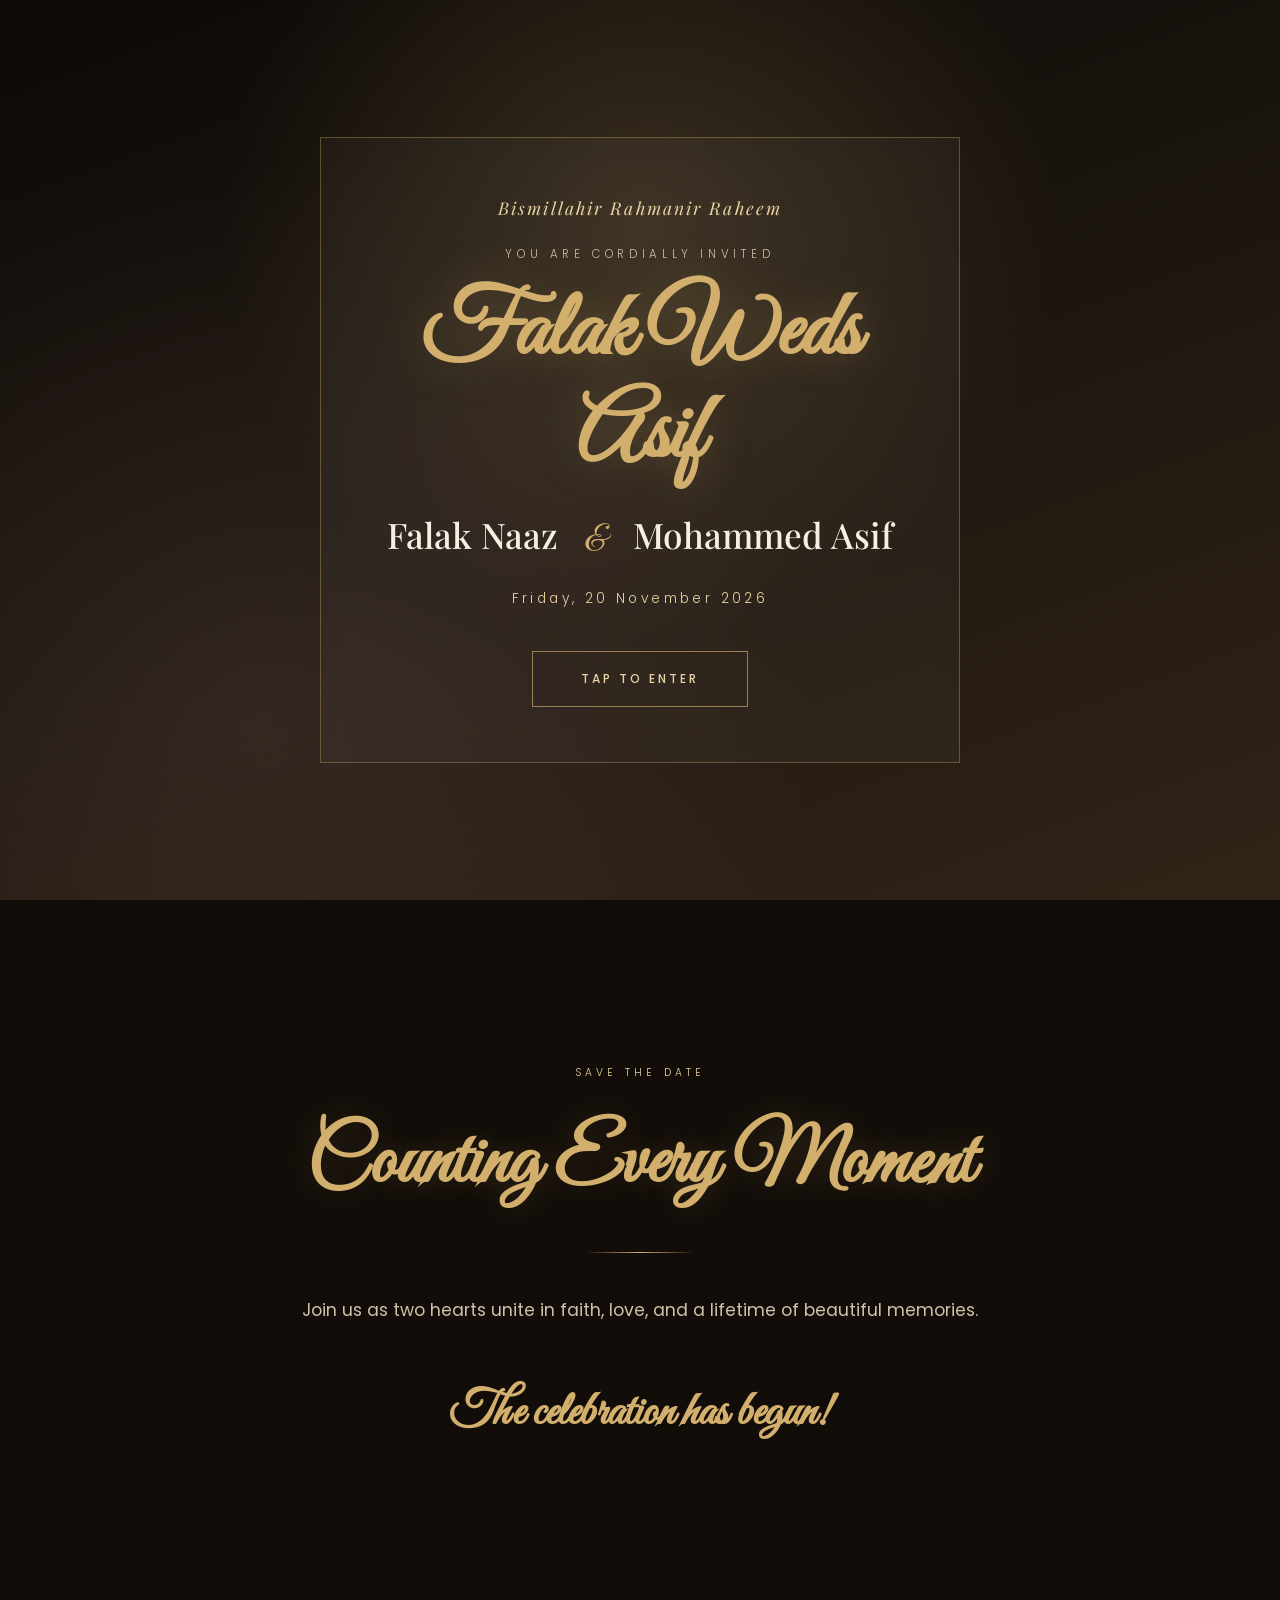
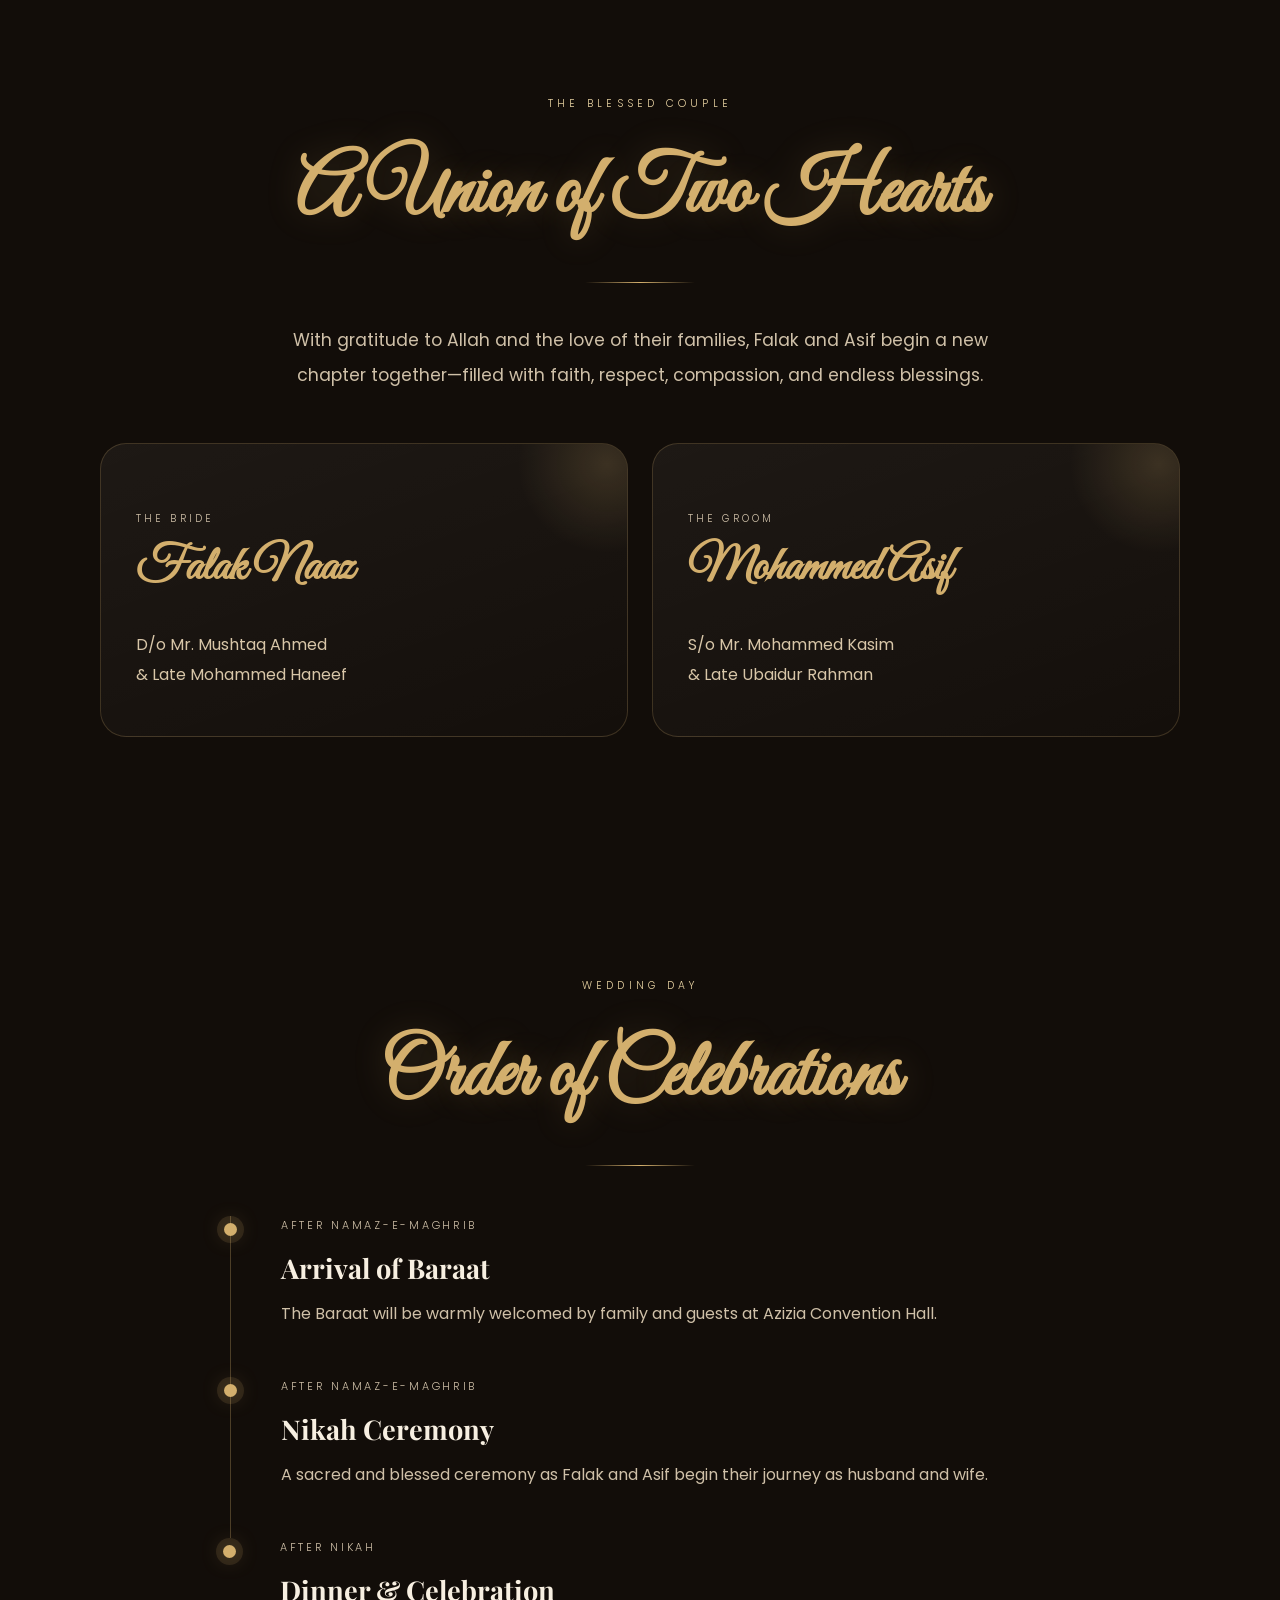
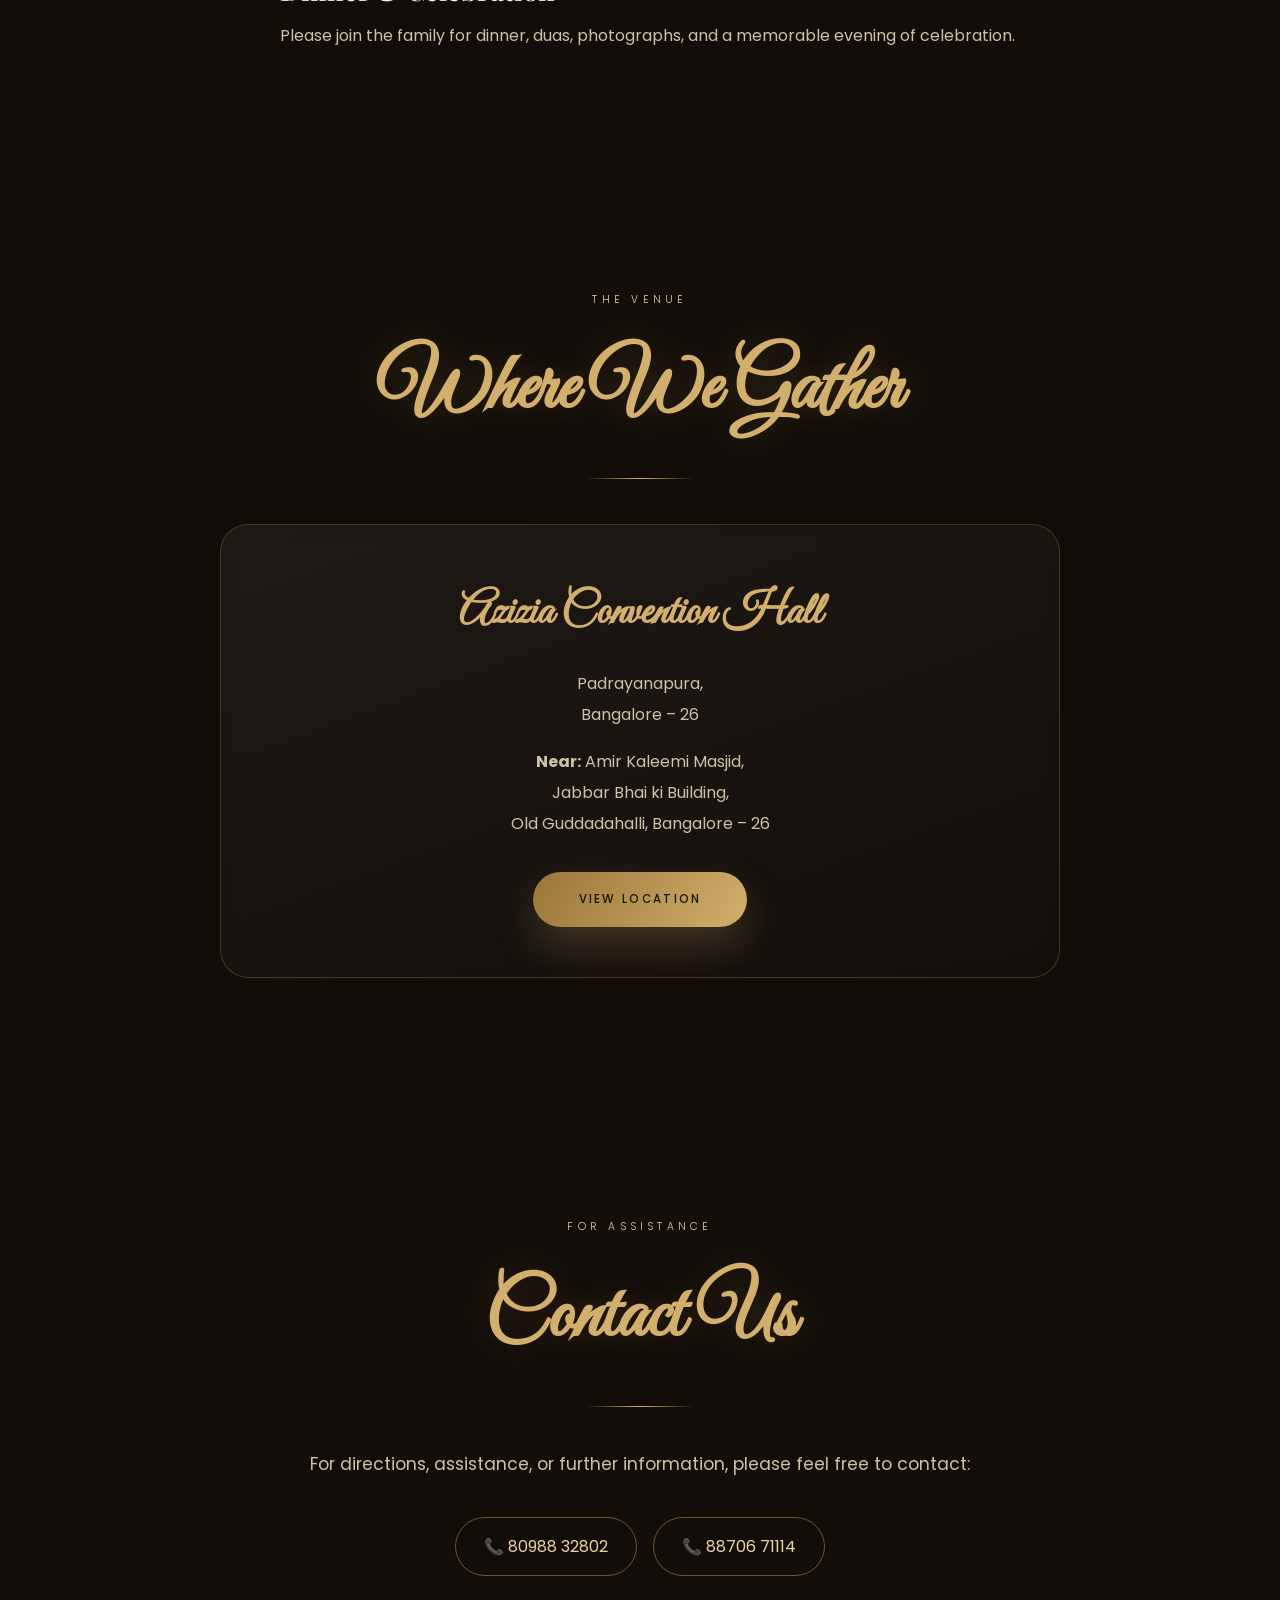
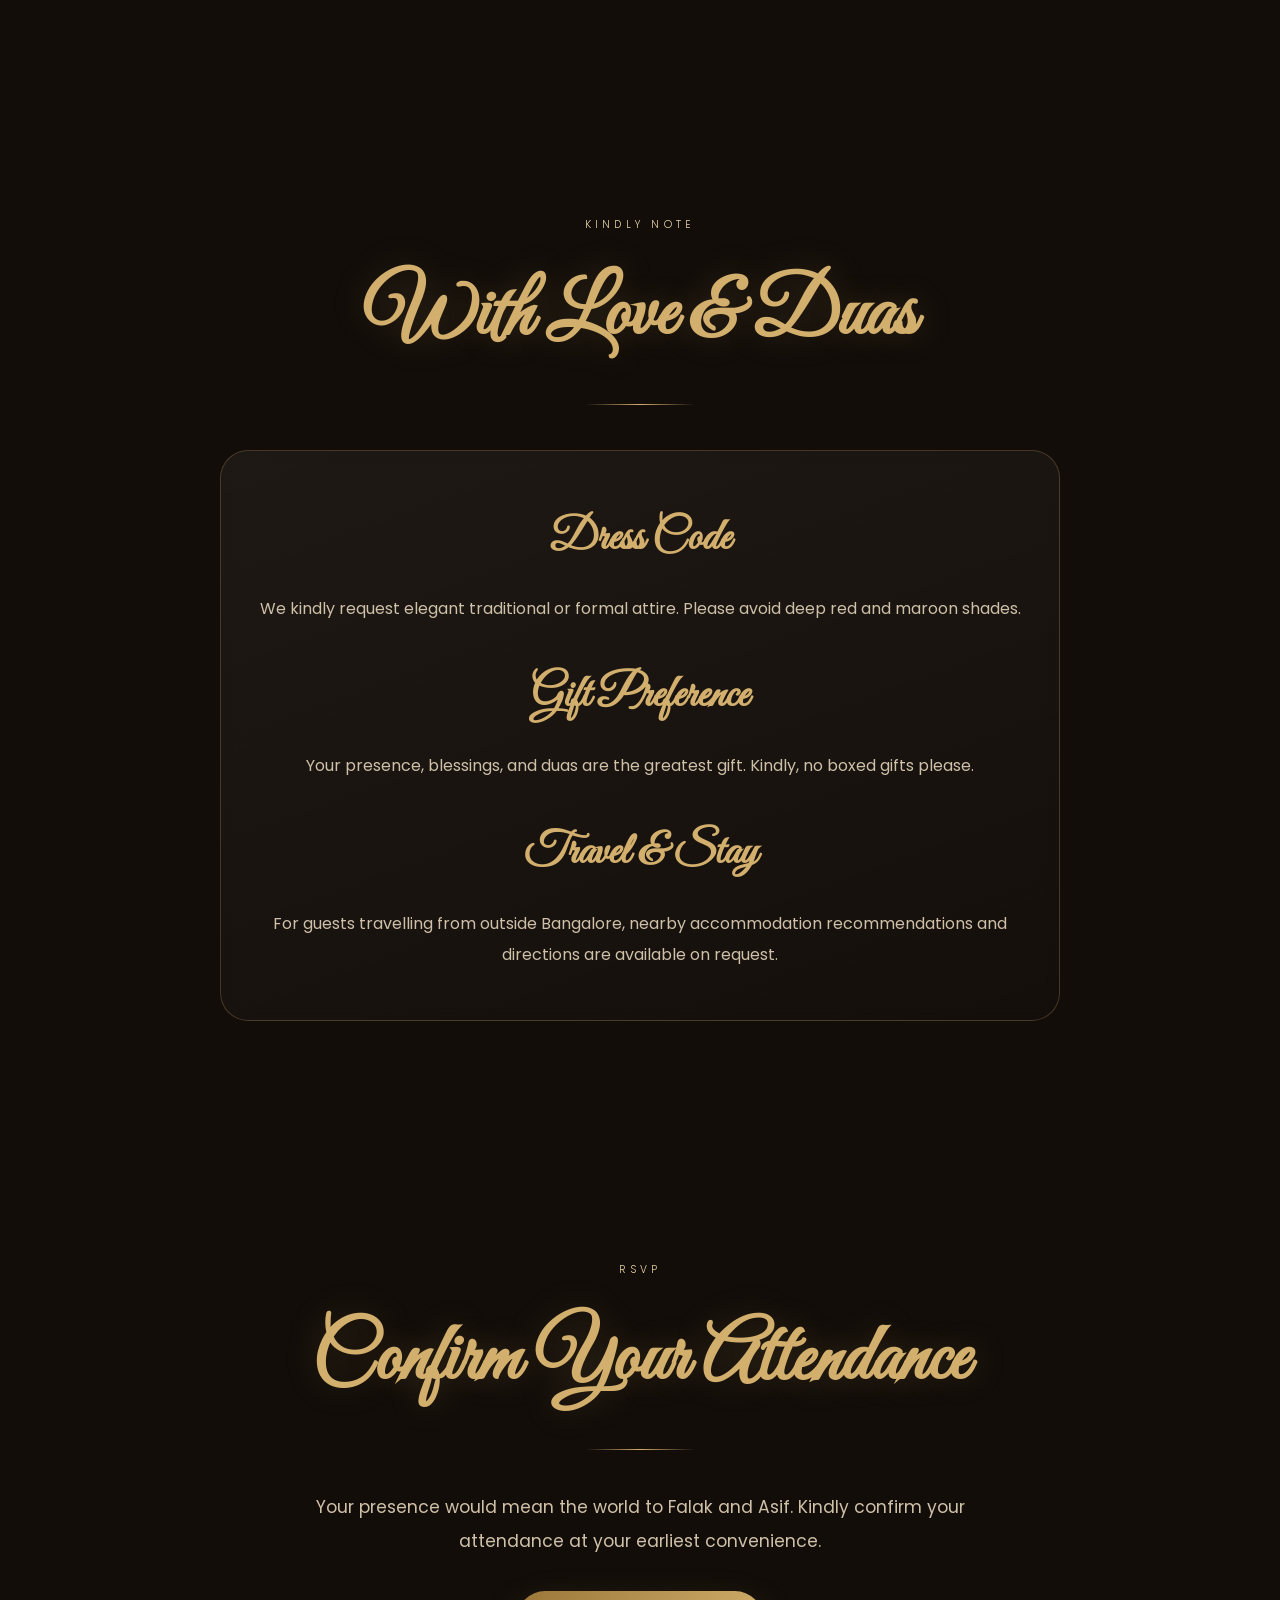
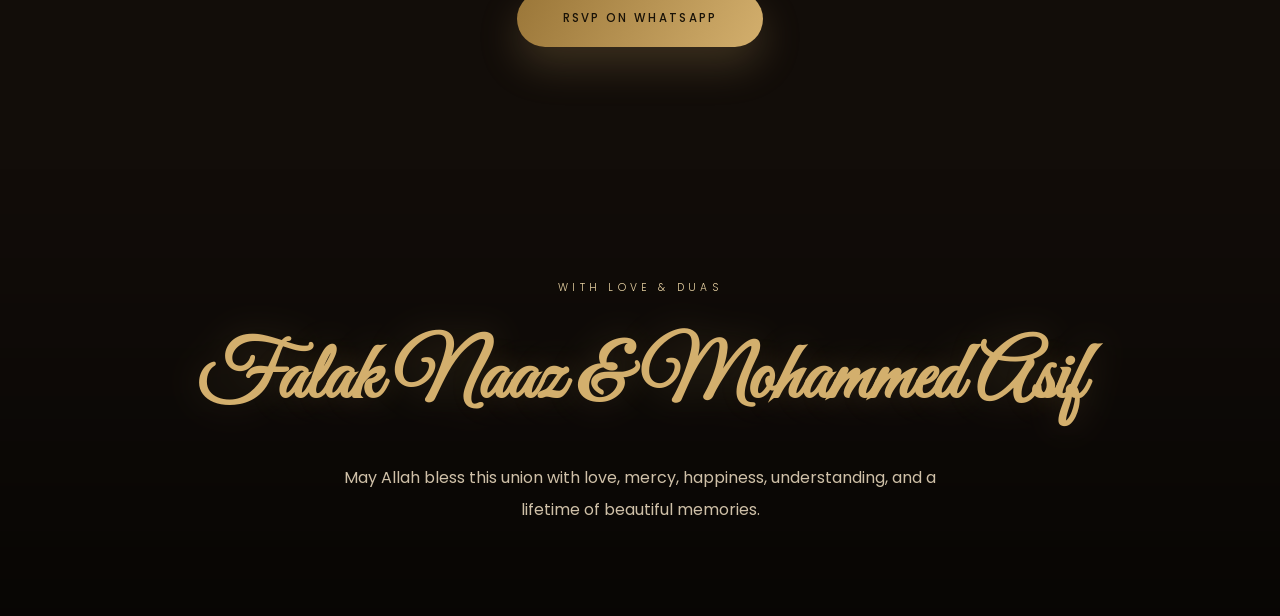
==== commit 25ec9d0d: "Update index.html" ====
--- a/index.html
+++ b/index.html
@@ -4,7 +4,11 @@
 <meta charset="UTF-8">
 <meta name="viewport" content="width=device-width, initial-scale=1">
 <title>Falak Weds Asif | Nikah Invitation</title>
-<link href="https://fonts.googleapis.com/css2?family=Cormorant+Garamond:ital,wght@0,300;0,400;0,500;0,600;1,400&family=Great+Vibes&family=Marcellus&display=swap" rel="stylesheet">
+
+<link rel="preconnect" href="https://fonts.googleapis.com">
+<link rel="preconnect" href="https://fonts.gstatic.com" crossorigin>
+<link href="https://fonts.googleapis.com/css2?family=Poppins:wght@300;400;500;600&family=Playfair+Display:ital,wght@0,400;0,500;0,600;1,400&family=Great+Vibes&display=swap" rel="stylesheet">
+
 <style>
   :root{
     --night:#120d09;
@@ -15,16 +19,25 @@
     --ivory:#f7efe1;
     --rose:#d8a3a3;
     --text:#f3e7d2;
-    --muted:#c8b597;
-  }
-
-  *{margin:0;padding:0;box-sizing:border-box}
-  html{scroll-behavior:smooth}
+    --muted:#cfc0a8;
+  }
+
+  *{
+    margin:0;
+    padding:0;
+    box-sizing:border-box;
+  }
+
+  html{
+    scroll-behavior:smooth;
+  }
+
   body{
-    font-family:'Cormorant Garamond',serif;
+    font-family:'Poppins',sans-serif;
     color:var(--text);
     background:var(--night);
     overflow-x:hidden;
+    line-height:1.7;
   }
 
   /* Entrance */
@@ -36,112 +49,119 @@
     align-items:center;
     justify-content:center;
     text-align:center;
-    padding:30px;
+    padding:25px;
     background:
       radial-gradient(circle at 50% 25%,rgba(211,175,109,.18),transparent 45%),
       radial-gradient(circle at 20% 80%,rgba(216,163,163,.10),transparent 45%),
       linear-gradient(160deg,#0d0a07,#1d1610 50%,#312417);
-    transition:opacity 1.4s ease,visibility 1.4s;
-  }
+    transition:opacity 1.3s ease,visibility 1.3s;
+  }
+
   #gate.hidden{
     opacity:0;
     visibility:hidden;
   }
+
   .gate-box{
-    max-width:620px;
+    max-width:640px;
     width:100%;
-    padding:55px 35px;
+    padding:55px 30px;
     border:1px solid rgba(211,175,109,.35);
-    background:rgba(255,255,255,.02);
-    backdrop-filter:blur(8px);
-    animation:gateIn 1.6s ease both;
-  }
+    background:rgba(255,255,255,.03);
+    backdrop-filter:blur(10px);
+    animation:gateIn 1.5s ease both;
+  }
+
   @keyframes gateIn{
-    from{opacity:0;transform:scale(.94)}
-    to{opacity:1;transform:scale(1)}
-  }
+    from{
+      opacity:0;
+      transform:scale(.94);
+    }
+    to{
+      opacity:1;
+      transform:scale(1);
+    }
+  }
+
   .bismillah{
-    font-size:1.05rem;
+    font-family:'Playfair Display',serif;
+    font-style:italic;
+    font-size:1.1rem;
     color:var(--gold-soft);
-    letter-spacing:.18em;
+    letter-spacing:.12em;
     margin-bottom:22px;
   }
-  .gate-title{
-    font-family:'Great Vibes',cursive;
-    font-size:clamp(3.6rem,11vw,6rem);
-    color:var(--gold);
-    line-height:1;
-    margin:16px 0;
-  }
+
   .gate-sub{
-    font-family:'Marcellus',serif;
-    letter-spacing:.42em;
+    font-family:'Poppins',sans-serif;
+    font-weight:300;
+    letter-spacing:.4em;
     text-transform:uppercase;
     font-size:.72rem;
     color:var(--muted);
   }
+
+  .gate-title{
+    font-family:'Great Vibes',cursive;
+    font-size:clamp(3.5rem,11vw,5.8rem);
+    color:var(--gold);
+    line-height:1.1;
+    margin:18px 0;
+  }
+
   .gate-names{
-    margin-top:28px;
-    font-size:clamp(1.6rem,5vw,2.4rem);
+    font-family:'Playfair Display',serif;
+    font-size:clamp(1.5rem,4.5vw,2.2rem);
     font-weight:500;
-  }
+    color:var(--ivory);
+  }
+
   .gate-date{
     margin-top:16px;
-    font-family:'Marcellus',serif;
-    letter-spacing:.3em;
+    font-family:'Poppins',sans-serif;
+    font-weight:300;
+    letter-spacing:.25em;
     font-size:.85rem;
     color:var(--gold-soft);
   }
+
   .enter-btn{
     margin-top:40px;
     padding:18px 48px;
     border:1px solid rgba(211,175,109,.65);
     background:transparent;
     color:var(--gold-soft);
-    font-family:'Marcellus',serif;
-    letter-spacing:.3em;
+    font-family:'Poppins',sans-serif;
+    font-weight:500;
+    letter-spacing:.25em;
     text-transform:uppercase;
-    font-size:.72rem;
+    font-size:.75rem;
     cursor:pointer;
-    transition:.4s;
-    position:relative;
-    overflow:hidden;
-  }
-  .enter-btn:before{
-    content:"";
-    position:absolute;
-    inset:0;
-    background:linear-gradient(120deg,transparent,rgba(233,211,163,.28),transparent);
-    transform:translateX(-100%);
-    transition:.7s;
-  }
+    transition:.35s;
+  }
+
   .enter-btn:hover{
-    background:rgba(211,175,109,.12);
+    background:rgba(211,175,109,.15);
     box-shadow:0 0 35px rgba(211,175,109,.25);
   }
-  .enter-btn:hover:before{
-    transform:translateX(100%);
-  }
-
-  /* Background layers */
+
+  /* Background */
   .bg-layer{
     position:fixed;
     inset:0;
     z-index:0;
     pointer-events:none;
   }
+
   .bg-gradient{
     background:
       radial-gradient(circle at 15% 20%,rgba(211,175,109,.16),transparent 38%),
       radial-gradient(circle at 85% 75%,rgba(216,163,163,.12),transparent 40%),
       linear-gradient(180deg,#100b08,#1a130d 45%,#241a11);
   }
+
   .vignette{
     background:radial-gradient(circle at center,transparent 35%,rgba(0,0,0,.65) 100%);
-  }
-  .noise{
-    opacity:.05;
-    background-image:url("https://www.transparenttextures.com/patterns/black-linen.png");
   }
 
   .petal{
@@ -152,9 +172,14 @@
     opacity:.55;
     animation:fall linear infinite;
   }
+
   @keyframes fall{
-    0%{transform:translate3d(0,-10vh,0) rotate(0)}
-    100%{transform:translate3d(var(--drift),115vh,0) rotate(820deg)}
+    0%{
+      transform:translate3d(0,-10vh,0) rotate(0);
+    }
+    100%{
+      transform:translate3d(var(--drift),115vh,0) rotate(820deg);
+    }
   }
 
   .spark{
@@ -169,9 +194,16 @@
     pointer-events:none;
     z-index:2;
   }
+
   @keyframes twinkle{
-    0%,100%{opacity:.1;transform:scale(.6)}
-    50%{opacity:.95;transform:scale(1.35)}
+    0%,100%{
+      opacity:.1;
+      transform:scale(.6);
+    }
+    50%{
+      opacity:.95;
+      transform:scale(1.35);
+    }
   }
 
   /* Hero */
@@ -186,12 +218,14 @@
     padding:90px 24px;
     overflow:hidden;
   }
+
   .hero-inner{
     position:relative;
-    max-width:900px;
+    max-width:920px;
     width:100%;
     padding:70px 30px;
   }
+
   .hero-ring{
     position:absolute;
     top:50%;
@@ -203,127 +237,166 @@
     border-radius:50%;
     animation:ringPulse 7s ease-in-out infinite;
   }
+
   .hero-ring:nth-child(2){
     width:min(72vw,540px);
     animation-delay:-2s;
   }
+
   @keyframes ringPulse{
-    0%,100%{transform:translate(-50%,-50%) scale(1);opacity:.35}
-    50%{transform:translate(-50%,-50%) scale(1.08);opacity:.7}
-  }
+    0%,100%{
+      transform:translate(-50%,-50%) scale(1);
+      opacity:.35;
+    }
+    50%{
+      transform:translate(-50%,-50%) scale(1.08);
+      opacity:.7;
+    }
+  }
+
   .eyebrow{
-    font-family:'Marcellus',serif;
-    letter-spacing:.5em;
+    font-family:'Poppins',sans-serif;
+    font-weight:300;
+    letter-spacing:.45em;
     text-transform:uppercase;
     font-size:.7rem;
     color:var(--muted);
     opacity:0;
     animation:rise 1.4s .4s forwards;
   }
-  .hero h1{
+
+  h1{
     font-family:'Great Vibes',cursive;
-    font-size:clamp(4.5rem,14vw,9rem);
+    font-size:clamp(4.2rem,13vw,8rem);
     color:var(--gold);
-    line-height:1;
+    line-height:1.1;
     margin:22px 0;
     opacity:0;
     animation:rise 1.8s .8s forwards;
     text-shadow:0 0 45px rgba(211,175,109,.25);
   }
+
   .hero-names{
-    font-size:clamp(2rem,6vw,3.6rem);
+    font-family:'Playfair Display',serif;
+    font-size:clamp(1.8rem,5.5vw,3.2rem);
     font-weight:500;
+    color:var(--ivory);
     opacity:0;
     animation:rise 1.8s 1.4s forwards;
   }
+
   .amp{
     font-family:'Great Vibes',cursive;
     color:var(--gold);
-    margin:0 20px;
-  }
+    margin:0 18px;
+  }
+
   .hero-date{
     margin-top:25px;
-    font-family:'Marcellus',serif;
-    letter-spacing:.35em;
-    font-size:1rem;
+    font-family:'Poppins',sans-serif;
+    font-weight:300;
+    letter-spacing:.3em;
+    font-size:.95rem;
     color:var(--gold-soft);
     opacity:0;
     animation:rise 1.8s 1.9s forwards;
   }
+
   .hero-text{
-    max-width:660px;
+    max-width:700px;
     margin:35px auto 0;
-    font-size:1.18rem;
+    font-size:1.08rem;
     line-height:2;
     color:var(--muted);
     opacity:0;
     animation:rise 1.8s 2.4s forwards;
   }
+
   .host{
-    margin-top:30px;
+    margin-top:28px;
     font-size:1.05rem;
     color:var(--gold-soft);
     opacity:0;
     animation:rise 1.8s 2.9s forwards;
   }
+
   .scroll{
     margin-top:60px;
-    font-family:'Marcellus',serif;
+    font-family:'Poppins',sans-serif;
+    font-weight:300;
     font-size:.68rem;
-    letter-spacing:.4em;
+    letter-spacing:.35em;
     text-transform:uppercase;
     color:var(--muted);
     animation:bounce 2.6s infinite;
   }
+
   @keyframes rise{
-    from{opacity:0;transform:translateY(45px)}
-    to{opacity:1;transform:translateY(0)}
-  }
+    from{
+      opacity:0;
+      transform:translateY(45px);
+    }
+    to{
+      opacity:1;
+      transform:translateY(0);
+    }
+  }
+
   @keyframes bounce{
-    0%,100%{transform:translateY(0)}
-    50%{transform:translateY(10px)}
+    0%,100%{
+      transform:translateY(0);
+    }
+    50%{
+      transform:translateY(10px);
+    }
   }
 
   /* Sections */
   section{
     position:relative;
     z-index:3;
-    padding:130px 24px;
+    padding:120px 24px;
     text-align:center;
   }
+
   .kicker{
-    font-family:'Marcellus',serif;
-    letter-spacing:.45em;
+    font-family:'Poppins',sans-serif;
+    font-weight:300;
+    letter-spacing:.4em;
     text-transform:uppercase;
     font-size:.66rem;
     color:var(--gold-soft);
-    opacity:.85;
-  }
+  }
+
   h2{
     font-family:'Great Vibes',cursive;
-    font-size:clamp(3rem,9vw,5.2rem);
+    font-size:clamp(3rem,9vw,5rem);
     color:var(--gold);
     margin:14px 0;
     text-shadow:0 0 35px rgba(211,175,109,.18);
   }
+
   .divider{
     width:110px;
     height:1px;
     margin:20px auto 40px;
     background:linear-gradient(90deg,transparent,var(--gold),transparent);
   }
+
   .lead{
-    max-width:720px;
+    max-width:740px;
     margin:0 auto;
-    font-size:1.18rem;
+    font-size:1.08rem;
     line-height:2;
     color:var(--muted);
   }
+
   .reveal{
     opacity:0;
-    transform:translateY(65px);
-    transition:opacity 1.3s cubic-bezier(.2,.7,.2,1),transform 1.3s cubic-bezier(.2,.7,.2,1);
-  }
+    transform:translateY(60px);
+    transition:opacity 1.2s cubic-bezier(.2,.7,.2,1),transform 1.2s cubic-bezier(.2,.7,.2,1);
+  }
+
   .reveal.visible{
     opacity:1;
     transform:translateY(0);
@@ -337,6 +410,7 @@
     flex-wrap:wrap;
     margin-top:45px;
   }
+
   .time-box{
     min-width:120px;
     padding:28px 18px;
@@ -346,49 +420,71 @@
     backdrop-filter:blur(10px);
     animation:floatBox 5s ease-in-out infinite;
   }
-  .time-box:nth-child(2){animation-delay:.5s}
-  .time-box:nth-child(3){animation-delay:1s}
-  .time-box:nth-child(4){animation-delay:1.5s}
+
+  .time-box:nth-child(2){
+    animation-delay:.5s;
+  }
+
+  .time-box:nth-child(3){
+    animation-delay:1s;
+  }
+
+  .time-box:nth-child(4){
+    animation-delay:1.5s;
+  }
+
   .time-box span{
     display:block;
-    font-family:'Marcellus',serif;
-    font-size:2.6rem;
+    font-family:'Poppins',sans-serif;
+    font-weight:500;
+    font-size:2.4rem;
     color:var(--gold);
   }
+
   .time-box small{
-    letter-spacing:.3em;
+    font-family:'Poppins',sans-serif;
+    font-weight:300;
+    letter-spacing:.25em;
     text-transform:uppercase;
     font-size:.6rem;
     color:var(--muted);
   }
+
   @keyframes floatBox{
-    0%,100%{transform:translateY(0)}
-    50%{transform:translateY(-12px)}
+    0%,100%{
+      transform:translateY(0);
+    }
+    50%{
+      transform:translateY(-12px);
+    }
   }
 
   /* Couple */
   .couple{
-    max-width:1050px;
+    max-width:1080px;
     margin:50px auto 0;
     display:grid;
     grid-template-columns:repeat(auto-fit,minmax(300px,1fr));
     gap:24px;
     text-align:left;
   }
+
   .couple-card{
     position:relative;
     padding:45px 35px;
     border:1px solid rgba(211,175,109,.22);
-    background:linear-gradient(160deg,rgba(255,255,255,.045),rgba(255,255,255,.01));
+    background:linear-gradient(160deg,rgba(255,255,255,.05),rgba(255,255,255,.01));
     border-radius:26px;
     overflow:hidden;
-    transition:.5s;
-  }
+    transition:.45s;
+  }
+
   .couple-card:hover{
     transform:translateY(-8px);
     border-color:rgba(211,175,109,.5);
     box-shadow:0 30px 70px rgba(0,0,0,.35);
   }
+
   .couple-card:before{
     content:"";
     position:absolute;
@@ -399,19 +495,23 @@
     border-radius:50%;
     background:radial-gradient(circle,rgba(211,175,109,.18),transparent 70%);
   }
+
   .couple-card h3{
     font-family:'Great Vibes',cursive;
     font-size:3rem;
     color:var(--gold);
     margin-bottom:10px;
   }
+
   .couple-card .role{
-    font-family:'Marcellus',serif;
-    letter-spacing:.35em;
+    font-family:'Poppins',sans-serif;
+    font-weight:300;
+    letter-spacing:.3em;
     text-transform:uppercase;
     font-size:.65rem;
     color:var(--muted);
   }
+
   .couple-card p{
     margin-top:20px;
     line-height:1.9;
@@ -424,15 +524,18 @@
     margin:50px auto 0;
     text-align:left;
   }
+
   .timeline-item{
     position:relative;
     padding:0 0 48px 50px;
     border-left:1px solid rgba(211,175,109,.3);
   }
+
   .timeline-item:last-child{
     border-left:0;
     padding-bottom:0;
   }
+
   .timeline-item:before{
     content:"";
     position:absolute;
@@ -444,18 +547,23 @@
     background:var(--gold);
     box-shadow:0 0 0 7px rgba(211,175,109,.13),0 0 22px rgba(211,175,109,.45);
   }
+
   .timeline-time{
-    font-family:'Marcellus',serif;
-    letter-spacing:.28em;
+    font-family:'Poppins',sans-serif;
+    font-weight:300;
+    letter-spacing:.25em;
     text-transform:uppercase;
     font-size:.68rem;
     color:var(--gold-soft);
   }
+
   .timeline-item h3{
+    font-family:'Playfair Display',serif;
     font-size:1.7rem;
     margin:9px 0 8px;
     color:var(--ivory);
   }
+
   .timeline-item p{
     color:var(--muted);
     line-height:1.85;
@@ -463,7 +571,7 @@
 
   /* Venue */
   .venue-box{
-    max-width:820px;
+    max-width:840px;
     margin:45px auto 0;
     padding:50px 35px;
     border:1px solid rgba(211,175,109,.25);
@@ -471,16 +579,19 @@
     background:linear-gradient(160deg,rgba(255,255,255,.05),rgba(255,255,255,.01));
     backdrop-filter:blur(8px);
   }
+
   .venue-box h3{
     font-family:'Great Vibes',cursive;
     font-size:2.8rem;
     color:var(--gold);
   }
+
   .venue-box p{
     margin-top:16px;
     line-height:1.95;
     color:var(--muted);
   }
+
   .btn{
     display:inline-block;
     margin-top:32px;
@@ -489,13 +600,15 @@
     background:linear-gradient(120deg,#9a7638,#d3af6d);
     color:#191207;
     text-decoration:none;
-    font-family:'Marcellus',serif;
-    letter-spacing:.25em;
+    font-family:'Poppins',sans-serif;
+    font-weight:500;
+    letter-spacing:.2em;
     text-transform:uppercase;
     font-size:.72rem;
     box-shadow:0 18px 40px rgba(211,175,109,.22);
     transition:.35s;
   }
+
   .btn:hover{
     transform:translateY(-4px);
     box-shadow:0 25px 55px rgba(211,175,109,.35);
@@ -509,6 +622,7 @@
     gap:16px;
     margin-top:35px;
   }
+
   .contact-pill{
     display:inline-flex;
     align-items:center;
@@ -518,9 +632,10 @@
     border-radius:999px;
     color:var(--gold-soft);
     text-decoration:none;
-    font-size:1.05rem;
+    font-size:1rem;
     transition:.35s;
   }
+
   .contact-pill:hover{
     background:rgba(211,175,109,.12);
     transform:translateY(-3px);
@@ -534,17 +649,19 @@
     text-align:center;
     background:linear-gradient(180deg,transparent,rgba(0,0,0,.55));
   }
+
   footer h2{
     font-size:clamp(3rem,9vw,5rem);
   }
+
   footer p{
-    max-width:620px;
+    max-width:640px;
     margin:0 auto;
     line-height:2;
     color:var(--muted);
   }
 
-  /* Music */
+  /* Music button */
   .music-btn{
     position:fixed;
     right:22px;
@@ -560,19 +677,37 @@
     cursor:pointer;
     box-shadow:0 16px 38px rgba(0,0,0,.35);
   }
+
   .music-btn.playing{
     animation:spin 4s linear infinite;
   }
+
   @keyframes spin{
-    to{transform:rotate(360deg)}
+    to{
+      transform:rotate(360deg);
+    }
   }
 
   @media(max-width:600px){
-    section{padding:95px 18px}
-    .hero-inner{padding:55px 20px}
-    .gate-box{padding:40px 22px}
-    .venue-box{padding:38px 22px}
-    .couple-card{padding:32px 24px}
+    section{
+      padding:90px 18px;
+    }
+
+    .hero-inner{
+      padding:55px 20px;
+    }
+
+    .gate-box{
+      padding:40px 22px;
+    }
+
+    .venue-box{
+      padding:38px 22px;
+    }
+
+    .couple-card{
+      padding:32px 24px;
+    }
   }
 </style>
 </head>
@@ -592,7 +727,6 @@
 
 <!-- Background -->
 <div class="bg-layer bg-gradient"></div>
-<div class="bg-layer noise"></div>
 <div class="bg-layer vignette"></div>
 
 <!-- Hero -->
@@ -770,8 +904,7 @@
 
 <!-- Background music -->
 <audio id="bgMusic" loop preload="auto">
-  <source src="https://www.soundhelix.com/examples/mp3/SoundHelix-Song-1.mp3" type="audio/mpeg">
-  <source src="background-music.mp3" type="audio/mpeg">
+  <source src="wedding-background-music.mp3" type="audio/mpeg">
 </audio>
 
 <button class="music-btn" id="musicBtn" title="Play or pause music">♪</button>
@@ -779,10 +912,12 @@
 <script>
   /* Falling petals */
   const petalColors=["#e8b4b8","#f3c6c9","#f7d9b0","#fff8ea"];
+
   for(let i=0;i<42;i++){
     const p=document.createElement("div");
     p.className="petal";
     const size=8+Math.random()*20;
+
     p.style.width=size+"px";
     p.style.height=size*.68+"px";
     p.style.left=Math.random()*100+"vw";
@@ -791,6 +926,7 @@
     p.style.setProperty("--drift",(Math.random()*240-120)+"px");
     p.style.animationDuration=(10+Math.random()*13)+"s";
     p.style.animationDelay=(-Math.random()*20)+"s";
+
     document.body.appendChild(p);
   }
 
@@ -891,6 +1027,12 @@
       startMusic();
     }
   },{once:true});
+
+  /* Entrance */
+  function openInvitation(){
+    document.getElementById("gate").classList.add("hidden");
+    startMusic();
+  }
 </script>
 
 </body>
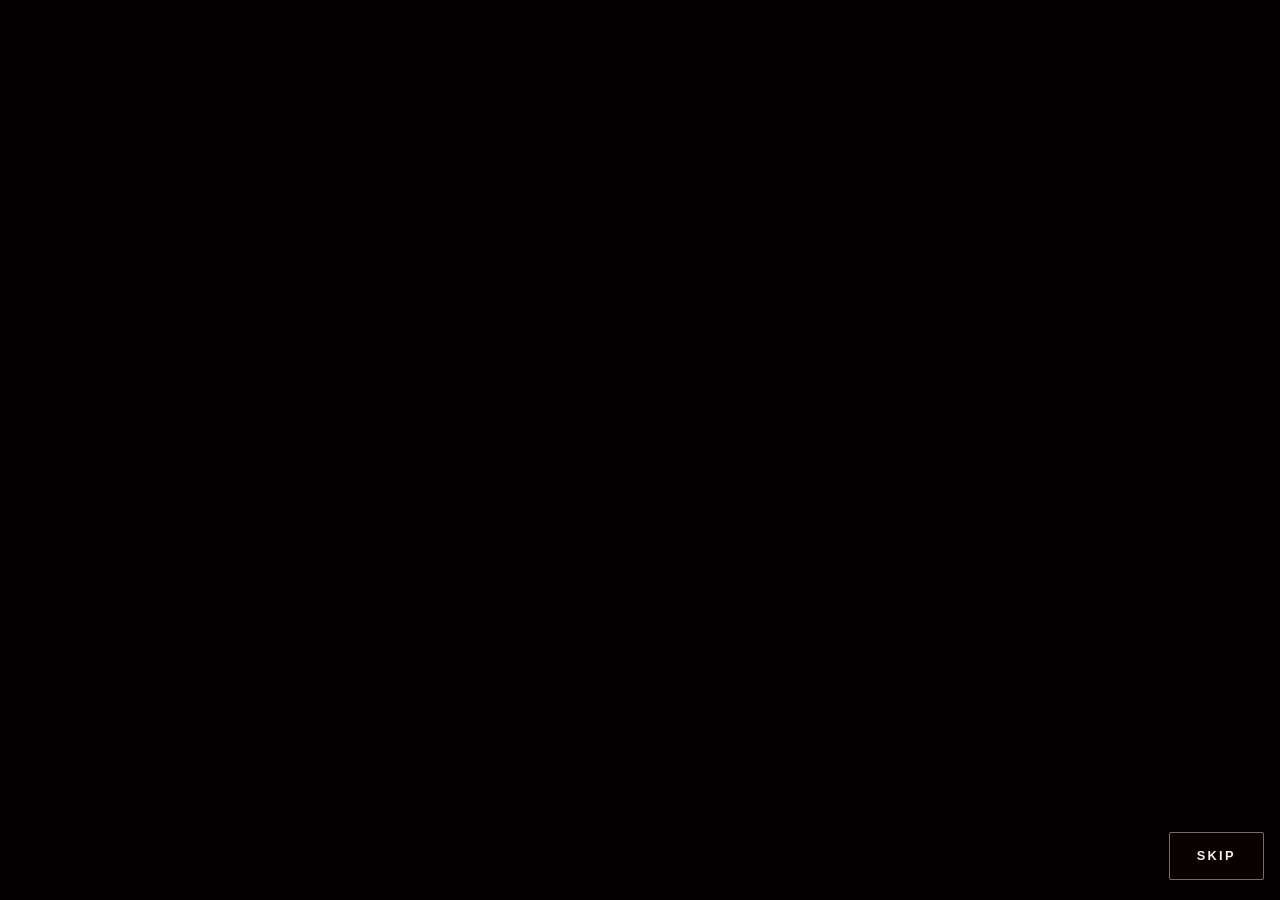
==== commit b0218ddf: "Refactor index.html for wedding invitation layout The HTML structure has been updated to include a n" ====
--- a/index.html
+++ b/index.html
@@ -1,1039 +1,159 @@
-<!DOCTYPE html>
+<!doctype html>
 <html lang="en">
 <head>
-<meta charset="UTF-8">
-<meta name="viewport" content="width=device-width, initial-scale=1">
-<title>Falak Weds Asif | Nikah Invitation</title>
+  <meta charset="utf-8">
+  <meta name="viewport" content="width=device-width, initial-scale=1">
+  <meta name="color-scheme" content="dark">
+  <title>Falak weds Asif — Nikah Invitation</title>
+  <meta name="description" content="You are warmly invited to the Nikah of Falak Naaz and Mohammed Asif on Friday, 20 November 2026.">
+  <link rel="stylesheet" href="styles.css">
+</head>
 
-<link rel="preconnect" href="https://fonts.googleapis.com">
-<link rel="preconnect" href="https://fonts.gstatic.com" crossorigin>
-<link href="https://fonts.googleapis.com/css2?family=Poppins:wght@300;400;500;600&family=Playfair+Display:ital,wght@0,400;0,500;0,600;1,400&family=Great+Vibes&display=swap" rel="stylesheet">
+<body>
+  <a class="skip-link" href="#main">Skip to invitation</a>
 
-<style>
-  :root{
-    --night:#120d09;
-    --night-2:#1d1610;
-    --gold:#d3af6d;
-    --gold-soft:#e9d3a3;
-    --gold-deep:#9a7638;
-    --ivory:#f7efe1;
-    --rose:#d8a3a3;
-    --text:#f3e7d2;
-    --muted:#cfc0a8;
-  }
+  <!-- Opening cover -->
+  <section class="cover" id="cover" aria-labelledby="cover-title">
+    <div class="cover__frame" aria-hidden="true"></div>
 
-  *{
-    margin:0;
-    padding:0;
-    box-sizing:border-box;
-  }
+    <div class="cover__inner">
+      <p class="cover__kicker">With the blessings of Almighty Allah</p>
+      <h1 class="cover__title" id="cover-title">Falak <span class="amp">&amp;</span> Asif</h1>
+      <p class="cover__date">Friday, 20 November 2026</p>
 
-  html{
-    scroll-behavior:smooth;
-  }
+      <button class="button button--gold" id="openButton" type="button">
+        Open invitation
+      </button>
 
-  body{
-    font-family:'Poppins',sans-serif;
-    color:var(--text);
-    background:var(--night);
-    overflow-x:hidden;
-    line-height:1.7;
-  }
+      <p class="cover__note">Nikah &amp; Dinner · Azizia Convention Hall, Bengaluru</p>
+    </div>
 
-  /* Entrance */
-  #gate{
-    position:fixed;
-    inset:0;
-    z-index:2000;
-    display:flex;
-    align-items:center;
-    justify-content:center;
-    text-align:center;
-    padding:25px;
-    background:
-      radial-gradient(circle at 50% 25%,rgba(211,175,109,.18),transparent 45%),
-      radial-gradient(circle at 20% 80%,rgba(216,163,163,.10),transparent 45%),
-      linear-gradient(160deg,#0d0a07,#1d1610 50%,#312417);
-    transition:opacity 1.3s ease,visibility 1.3s;
-  }
+    <div class="cover__media" id="coverMedia" hidden>
+      <video id="openingVideo" playsinline preload="metadata" aria-label="Opening invitation animation"></video>
+      <button class="button button--ghost" id="skipVideo" type="button">Skip</button>
+    </div>
+  </section>
 
-  #gate.hidden{
-    opacity:0;
-    visibility:hidden;
-  }
+  <main id="main" hidden>
+    <!-- Hero -->
+    <section class="hero" aria-labelledby="hero-title">
+      <div class="shell">
+        <p class="eyebrow">Nikah Invitation</p>
+        <h2 class="hero__names" id="hero-title">Falak <span class="amp">&amp;</span> Asif</h2>
 
-  .gate-box{
-    max-width:640px;
-    width:100%;
-    padding:55px 30px;
-    border:1px solid rgba(211,175,109,.35);
-    background:rgba(255,255,255,.03);
-    backdrop-filter:blur(10px);
-    animation:gateIn 1.5s ease both;
-  }
+        <div class="hero__divider" aria-hidden="true">
+          <span></span><span class="hero__diamond"></span><span></span>
+        </div>
 
-  @keyframes gateIn{
-    from{
-      opacity:0;
-      transform:scale(.94);
-    }
-    to{
-      opacity:1;
-      transform:scale(1);
-    }
-  }
+        <p class="hero__date">Friday, 20 November 2026</p>
+        <p class="hero__time">After Namaz-e-Maghrib</p>
 
-  .bismillah{
-    font-family:'Playfair Display',serif;
-    font-style:italic;
-    font-size:1.1rem;
-    color:var(--gold-soft);
-    letter-spacing:.12em;
-    margin-bottom:22px;
-  }
+        <a class="scroll-cue" href="#letter">
+          <span aria-hidden="true"></span>
+          Scroll to read
+        </a>
+      </div>
+    </section>
 
-  .gate-sub{
-    font-family:'Poppins',sans-serif;
-    font-weight:300;
-    letter-spacing:.4em;
-    text-transform:uppercase;
-    font-size:.72rem;
-    color:var(--muted);
-  }
+    <!-- Letter -->
+    <section class="section" id="letter" aria-labelledby="letter-title">
+      <div class="shell">
+        <div class="paper letter reveal">
+          <div class="paper__edge" aria-hidden="true"></div>
+          <h2 class="section__title" id="letter-title">A Personal Invitation</h2>
 
-  .gate-title{
-    font-family:'Great Vibes',cursive;
-    font-size:clamp(3.5rem,11vw,5.8rem);
-    color:var(--gold);
-    line-height:1.1;
-    margin:18px 0;
-  }
+          <p class="letter__greeting" id="letterGreeting"></p>
+          <div class="letter__body" id="letterBody"></div>
+          <p class="letter__signature" id="letterSignature"></p>
+        </div>
+      </div>
+    </section>
 
-  .gate-names{
-    font-family:'Playfair Display',serif;
-    font-size:clamp(1.5rem,4.5vw,2.2rem);
-    font-weight:500;
-    color:var(--ivory);
-  }
+    <!-- Date -->
+    <section class="section section--velvet" id="date" aria-labelledby="date-title">
+      <div class="shell">
+        <div class="date-grid">
+          <div class="calendar-card reveal" aria-labelledby="calendar-heading">
+            <h3 class="card-title" id="calendar-heading">Save the Date</h3>
+            <p class="calendar-month" id="calendarMonth"></p>
 
-  .gate-date{
-    margin-top:16px;
-    font-family:'Poppins',sans-serif;
-    font-weight:300;
-    letter-spacing:.25em;
-    font-size:.85rem;
-    color:var(--gold-soft);
-  }
+            <table class="calendar" aria-describedby="calendar-heading">
+              <thead>
+                <tr>
+                  <th scope="col"><abbr title="Sunday">S</abbr></th>
+                  <th scope="col"><abbr title="Monday">M</abbr></th>
+                  <th scope="col"><abbr title="Tuesday">T</abbr></th>
+                  <th scope="col"><abbr title="Wednesday">W</abbr></th>
+                  <th scope="col"><abbr title="Thursday">T</abbr></th>
+                  <th scope="col"><abbr title="Friday">F</abbr></th>
+                  <th scope="col"><abbr title="Saturday">S</abbr></th>
+                </tr>
+              </thead>
+              <tbody id="calendarBody"></tbody>
+            </table>
 
-  .enter-btn{
-    margin-top:40px;
-    padding:18px 48px;
-    border:1px solid rgba(211,175,109,.65);
-    background:transparent;
-    color:var(--gold-soft);
-    font-family:'Poppins',sans-serif;
-    font-weight:500;
-    letter-spacing:.25em;
-    text-transform:uppercase;
-    font-size:.75rem;
-    cursor:pointer;
-    transition:.35s;
-  }
+            <a class="button button--gold" id="addToCalendar" href="#" download="falak-asif-nikah.ics">
+              Add to calendar
+            </a>
+          </div>
 
-  .enter-btn:hover{
-    background:rgba(211,175,109,.15);
-    box-shadow:0 0 35px rgba(211,175,109,.25);
-  }
+          <div class="date-details reveal">
+            <p class="eyebrow">Friday, 20 November 2026</p>
+            <h2 class="section__title" id="date-title">A Blessed Union</h2>
+            <p class="date-time" id="eventTime"></p>
 
-  /* Background */
-  .bg-layer{
-    position:fixed;
-    inset:0;
-    z-index:0;
-    pointer-events:none;
-  }
+            <div class="countdown" id="countdown" role="timer" aria-live="polite" aria-atomic="true">
+              <div class="countdown__unit"><span id="cdDays">—</span><small>Days</small></div>
+              <div class="countdown__unit"><span id="cdHours">—</span><small>Hours</small></div>
+              <div class="countdown__unit"><span id="cdMinutes">—</span><small>Minutes</small></div>
+            </div>
 
-  .bg-gradient{
-    background:
-      radial-gradient(circle at 15% 20%,rgba(211,175,109,.16),transparent 38%),
-      radial-gradient(circle at 85% 75%,rgba(216,163,163,.12),transparent 40%),
-      linear-gradient(180deg,#100b08,#1a130d 45%,#241a11);
-  }
+            <p class="event-status" id="eventStatus" hidden></p>
+          </div>
+        </div>
+      </div>
+    </section>
 
-  .vignette{
-    background:radial-gradient(circle at center,transparent 35%,rgba(0,0,0,.65) 100%);
-  }
+    <!-- Schedule -->
+    <section class="section" id="schedule" aria-labelledby="schedule-title" hidden>
+      <div class="shell">
+        <div class="timeline reveal">
+          <h2 class="section__title" id="schedule-title"></h2>
+          <ol class="timeline__list" id="scheduleList"></ol>
+        </div>
+      </div>
+    </section>
 
-  .petal{
-    position:fixed;
-    top:-80px;
-    z-index:2;
-    pointer-events:none;
-    opacity:.55;
-    animation:fall linear infinite;
-  }
+    <!-- Venue -->
+    <section class="section section--velvet" id="venue" aria-labelledby="venue-title" hidden>
+      <div class="shell">
+        <div class="venue-card reveal">
+          <p class="eyebrow">The Venue</p>
+          <h2 class="section__title" id="venue-title"></h2>
+          <p class="venue-address" id="venueAddress"></p>
+          <p class="venue-additional" id="venueAdditional"></p>
+          <a class="button button--outline" id="venueMapLink" href="#" target="_blank" rel="noopener">
+            Open map
+          </a>
+        </div>
+      </div>
+    </section>
 
-  @keyframes fall{
-    0%{
-      transform:translate3d(0,-10vh,0) rotate(0);
-    }
-    100%{
-      transform:translate3d(var(--drift),115vh,0) rotate(820deg);
-    }
-  }
+    <!-- Closing -->
+    <section class="closing" aria-labelledby="closing-title">
+      <div class="shell">
+        <div class="closing__card reveal">
+          <p class="eyebrow">With gratitude</p>
+          <h2 class="closing__title" id="closing-title">Falak &amp; Asif</h2>
+          <p class="closing__text" id="closingText"></p>
+          <p class="closing__date" id="closingDate"></p>
+          <p class="closing__contacts" id="closingContacts"></p>
+        </div>
+      </div>
+    </section>
+  </main>
 
-  .spark{
-    position:fixed;
-    width:3px;
-    height:3px;
-    border-radius:50%;
-    background:var(--gold);
-    box-shadow:0 0 14px var(--gold);
-    opacity:.55;
-    animation:twinkle 5s ease-in-out infinite;
-    pointer-events:none;
-    z-index:2;
-  }
-
-  @keyframes twinkle{
-    0%,100%{
-      opacity:.1;
-      transform:scale(.6);
-    }
-    50%{
-      opacity:.95;
-      transform:scale(1.35);
-    }
-  }
-
-  /* Hero */
-  .hero{
-    position:relative;
-    z-index:3;
-    min-height:100vh;
-    display:flex;
-    align-items:center;
-    justify-content:center;
-    text-align:center;
-    padding:90px 24px;
-    overflow:hidden;
-  }
-
-  .hero-inner{
-    position:relative;
-    max-width:920px;
-    width:100%;
-    padding:70px 30px;
-  }
-
-  .hero-ring{
-    position:absolute;
-    top:50%;
-    left:50%;
-    width:min(88vw,680px);
-    aspect-ratio:1;
-    transform:translate(-50%,-50%);
-    border:1px solid rgba(211,175,109,.18);
-    border-radius:50%;
-    animation:ringPulse 7s ease-in-out infinite;
-  }
-
-  .hero-ring:nth-child(2){
-    width:min(72vw,540px);
-    animation-delay:-2s;
-  }
-
-  @keyframes ringPulse{
-    0%,100%{
-      transform:translate(-50%,-50%) scale(1);
-      opacity:.35;
-    }
-    50%{
-      transform:translate(-50%,-50%) scale(1.08);
-      opacity:.7;
-    }
-  }
-
-  .eyebrow{
-    font-family:'Poppins',sans-serif;
-    font-weight:300;
-    letter-spacing:.45em;
-    text-transform:uppercase;
-    font-size:.7rem;
-    color:var(--muted);
-    opacity:0;
-    animation:rise 1.4s .4s forwards;
-  }
-
-  h1{
-    font-family:'Great Vibes',cursive;
-    font-size:clamp(4.2rem,13vw,8rem);
-    color:var(--gold);
-    line-height:1.1;
-    margin:22px 0;
-    opacity:0;
-    animation:rise 1.8s .8s forwards;
-    text-shadow:0 0 45px rgba(211,175,109,.25);
-  }
-
-  .hero-names{
-    font-family:'Playfair Display',serif;
-    font-size:clamp(1.8rem,5.5vw,3.2rem);
-    font-weight:500;
-    color:var(--ivory);
-    opacity:0;
-    animation:rise 1.8s 1.4s forwards;
-  }
-
-  .amp{
-    font-family:'Great Vibes',cursive;
-    color:var(--gold);
-    margin:0 18px;
-  }
-
-  .hero-date{
-    margin-top:25px;
-    font-family:'Poppins',sans-serif;
-    font-weight:300;
-    letter-spacing:.3em;
-    font-size:.95rem;
-    color:var(--gold-soft);
-    opacity:0;
-    animation:rise 1.8s 1.9s forwards;
-  }
-
-  .hero-text{
-    max-width:700px;
-    margin:35px auto 0;
-    font-size:1.08rem;
-    line-height:2;
-    color:var(--muted);
-    opacity:0;
-    animation:rise 1.8s 2.4s forwards;
-  }
-
-  .host{
-    margin-top:28px;
-    font-size:1.05rem;
-    color:var(--gold-soft);
-    opacity:0;
-    animation:rise 1.8s 2.9s forwards;
-  }
-
-  .scroll{
-    margin-top:60px;
-    font-family:'Poppins',sans-serif;
-    font-weight:300;
-    font-size:.68rem;
-    letter-spacing:.35em;
-    text-transform:uppercase;
-    color:var(--muted);
-    animation:bounce 2.6s infinite;
-  }
-
-  @keyframes rise{
-    from{
-      opacity:0;
-      transform:translateY(45px);
-    }
-    to{
-      opacity:1;
-      transform:translateY(0);
-    }
-  }
-
-  @keyframes bounce{
-    0%,100%{
-      transform:translateY(0);
-    }
-    50%{
-      transform:translateY(10px);
-    }
-  }
-
-  /* Sections */
-  section{
-    position:relative;
-    z-index:3;
-    padding:120px 24px;
-    text-align:center;
-  }
-
-  .kicker{
-    font-family:'Poppins',sans-serif;
-    font-weight:300;
-    letter-spacing:.4em;
-    text-transform:uppercase;
-    font-size:.66rem;
-    color:var(--gold-soft);
-  }
-
-  h2{
-    font-family:'Great Vibes',cursive;
-    font-size:clamp(3rem,9vw,5rem);
-    color:var(--gold);
-    margin:14px 0;
-    text-shadow:0 0 35px rgba(211,175,109,.18);
-  }
-
-  .divider{
-    width:110px;
-    height:1px;
-    margin:20px auto 40px;
-    background:linear-gradient(90deg,transparent,var(--gold),transparent);
-  }
-
-  .lead{
-    max-width:740px;
-    margin:0 auto;
-    font-size:1.08rem;
-    line-height:2;
-    color:var(--muted);
-  }
-
-  .reveal{
-    opacity:0;
-    transform:translateY(60px);
-    transition:opacity 1.2s cubic-bezier(.2,.7,.2,1),transform 1.2s cubic-bezier(.2,.7,.2,1);
-  }
-
-  .reveal.visible{
-    opacity:1;
-    transform:translateY(0);
-  }
-
-  /* Countdown */
-  .countdown{
-    display:flex;
-    gap:16px;
-    justify-content:center;
-    flex-wrap:wrap;
-    margin-top:45px;
-  }
-
-  .time-box{
-    min-width:120px;
-    padding:28px 18px;
-    border:1px solid rgba(211,175,109,.28);
-    border-radius:20px;
-    background:rgba(255,255,255,.03);
-    backdrop-filter:blur(10px);
-    animation:floatBox 5s ease-in-out infinite;
-  }
-
-  .time-box:nth-child(2){
-    animation-delay:.5s;
-  }
-
-  .time-box:nth-child(3){
-    animation-delay:1s;
-  }
-
-  .time-box:nth-child(4){
-    animation-delay:1.5s;
-  }
-
-  .time-box span{
-    display:block;
-    font-family:'Poppins',sans-serif;
-    font-weight:500;
-    font-size:2.4rem;
-    color:var(--gold);
-  }
-
-  .time-box small{
-    font-family:'Poppins',sans-serif;
-    font-weight:300;
-    letter-spacing:.25em;
-    text-transform:uppercase;
-    font-size:.6rem;
-    color:var(--muted);
-  }
-
-  @keyframes floatBox{
-    0%,100%{
-      transform:translateY(0);
-    }
-    50%{
-      transform:translateY(-12px);
-    }
-  }
-
-  /* Couple */
-  .couple{
-    max-width:1080px;
-    margin:50px auto 0;
-    display:grid;
-    grid-template-columns:repeat(auto-fit,minmax(300px,1fr));
-    gap:24px;
-    text-align:left;
-  }
-
-  .couple-card{
-    position:relative;
-    padding:45px 35px;
-    border:1px solid rgba(211,175,109,.22);
-    background:linear-gradient(160deg,rgba(255,255,255,.05),rgba(255,255,255,.01));
-    border-radius:26px;
-    overflow:hidden;
-    transition:.45s;
-  }
-
-  .couple-card:hover{
-    transform:translateY(-8px);
-    border-color:rgba(211,175,109,.5);
-    box-shadow:0 30px 70px rgba(0,0,0,.35);
-  }
-
-  .couple-card:before{
-    content:"";
-    position:absolute;
-    top:-70px;
-    right:-70px;
-    width:180px;
-    height:180px;
-    border-radius:50%;
-    background:radial-gradient(circle,rgba(211,175,109,.18),transparent 70%);
-  }
-
-  .couple-card h3{
-    font-family:'Great Vibes',cursive;
-    font-size:3rem;
-    color:var(--gold);
-    margin-bottom:10px;
-  }
-
-  .couple-card .role{
-    font-family:'Poppins',sans-serif;
-    font-weight:300;
-    letter-spacing:.3em;
-    text-transform:uppercase;
-    font-size:.65rem;
-    color:var(--muted);
-  }
-
-  .couple-card p{
-    margin-top:20px;
-    line-height:1.9;
-    color:#d8c6a8;
-  }
-
-  /* Timeline */
-  .timeline{
-    max-width:820px;
-    margin:50px auto 0;
-    text-align:left;
-  }
-
-  .timeline-item{
-    position:relative;
-    padding:0 0 48px 50px;
-    border-left:1px solid rgba(211,175,109,.3);
-  }
-
-  .timeline-item:last-child{
-    border-left:0;
-    padding-bottom:0;
-  }
-
-  .timeline-item:before{
-    content:"";
-    position:absolute;
-    left:-7px;
-    top:7px;
-    width:13px;
-    height:13px;
-    border-radius:50%;
-    background:var(--gold);
-    box-shadow:0 0 0 7px rgba(211,175,109,.13),0 0 22px rgba(211,175,109,.45);
-  }
-
-  .timeline-time{
-    font-family:'Poppins',sans-serif;
-    font-weight:300;
-    letter-spacing:.25em;
-    text-transform:uppercase;
-    font-size:.68rem;
-    color:var(--gold-soft);
-  }
-
-  .timeline-item h3{
-    font-family:'Playfair Display',serif;
-    font-size:1.7rem;
-    margin:9px 0 8px;
-    color:var(--ivory);
-  }
-
-  .timeline-item p{
-    color:var(--muted);
-    line-height:1.85;
-  }
-
-  /* Venue */
-  .venue-box{
-    max-width:840px;
-    margin:45px auto 0;
-    padding:50px 35px;
-    border:1px solid rgba(211,175,109,.25);
-    border-radius:28px;
-    background:linear-gradient(160deg,rgba(255,255,255,.05),rgba(255,255,255,.01));
-    backdrop-filter:blur(8px);
-  }
-
-  .venue-box h3{
-    font-family:'Great Vibes',cursive;
-    font-size:2.8rem;
-    color:var(--gold);
-  }
-
-  .venue-box p{
-    margin-top:16px;
-    line-height:1.95;
-    color:var(--muted);
-  }
-
-  .btn{
-    display:inline-block;
-    margin-top:32px;
-    padding:18px 46px;
-    border-radius:999px;
-    background:linear-gradient(120deg,#9a7638,#d3af6d);
-    color:#191207;
-    text-decoration:none;
-    font-family:'Poppins',sans-serif;
-    font-weight:500;
-    letter-spacing:.2em;
-    text-transform:uppercase;
-    font-size:.72rem;
-    box-shadow:0 18px 40px rgba(211,175,109,.22);
-    transition:.35s;
-  }
-
-  .btn:hover{
-    transform:translateY(-4px);
-    box-shadow:0 25px 55px rgba(211,175,109,.35);
-  }
-
-  /* Contact */
-  .contacts{
-    display:flex;
-    justify-content:center;
-    flex-wrap:wrap;
-    gap:16px;
-    margin-top:35px;
-  }
-
-  .contact-pill{
-    display:inline-flex;
-    align-items:center;
-    gap:10px;
-    padding:15px 28px;
-    border:1px solid rgba(211,175,109,.45);
-    border-radius:999px;
-    color:var(--gold-soft);
-    text-decoration:none;
-    font-size:1rem;
-    transition:.35s;
-  }
-
-  .contact-pill:hover{
-    background:rgba(211,175,109,.12);
-    transform:translateY(-3px);
-  }
-
-  /* Footer */
-  footer{
-    position:relative;
-    z-index:3;
-    padding:110px 24px 90px;
-    text-align:center;
-    background:linear-gradient(180deg,transparent,rgba(0,0,0,.55));
-  }
-
-  footer h2{
-    font-size:clamp(3rem,9vw,5rem);
-  }
-
-  footer p{
-    max-width:640px;
-    margin:0 auto;
-    line-height:2;
-    color:var(--muted);
-  }
-
-  /* Music button */
-  .music-btn{
-    position:fixed;
-    right:22px;
-    bottom:22px;
-    z-index:100;
-    width:60px;
-    height:60px;
-    border:none;
-    border-radius:50%;
-    background:linear-gradient(120deg,#9a7638,#d3af6d);
-    color:#191207;
-    font-size:23px;
-    cursor:pointer;
-    box-shadow:0 16px 38px rgba(0,0,0,.35);
-  }
-
-  .music-btn.playing{
-    animation:spin 4s linear infinite;
-  }
-
-  @keyframes spin{
-    to{
-      transform:rotate(360deg);
-    }
-  }
-
-  @media(max-width:600px){
-    section{
-      padding:90px 18px;
-    }
-
-    .hero-inner{
-      padding:55px 20px;
-    }
-
-    .gate-box{
-      padding:40px 22px;
-    }
-
-    .venue-box{
-      padding:38px 22px;
-    }
-
-    .couple-card{
-      padding:32px 24px;
-    }
-  }
-</style>
-</head>
-<body>
-
-<!-- Entrance -->
-<div id="gate">
-  <div class="gate-box">
-    <p class="bismillah">Bismillahir Rahmanir Raheem</p>
-    <p class="gate-sub">You are cordially invited</p>
-    <h1 class="gate-title">Falak Weds Asif</h1>
-    <p class="gate-names">Falak Naaz <span class="amp">&</span> Mohammed Asif</p>
-    <p class="gate-date">Friday, 20 November 2026</p>
-    <button class="enter-btn" onclick="openInvitation()">Tap to Enter</button>
-  </div>
-</div>
-
-<!-- Background -->
-<div class="bg-layer bg-gradient"></div>
-<div class="bg-layer vignette"></div>
-
-<!-- Hero -->
-<section class="hero">
-  <div class="hero-ring"></div>
-  <div class="hero-ring"></div>
-  <div class="hero-inner">
-    <p class="eyebrow">Nikah Ceremony</p>
-    <h1>Falak Weds Asif</h1>
-    <p class="hero-names">Falak Naaz <span class="amp">&</span> Mohammed Asif</p>
-    <p class="hero-date">Friday . 20 . November . 2026</p>
-    <p class="hero-text">
-      With the blessings of Almighty Allah, Mr. Mushtaq Ahmed joyfully invites you,
-      along with your family and friends, to grace the Nikah ceremony of his beloved daughter
-      <strong>Falak Naaz</strong> with <strong>Mohammed Asif</strong>.
-    </p>
-    <p class="host">Hosted by <strong>Mr. Mushtaq Ahmed</strong></p>
-    <p class="scroll">Scroll to begin</p>
-  </div>
-</section>
-
-<!-- Countdown -->
-<section>
-  <div class="reveal">
-    <p class="kicker">Save the Date</p>
-    <h2>Counting Every Moment</h2>
-    <div class="divider"></div>
-    <p class="lead">
-      Join us as two hearts unite in faith, love, and a lifetime of beautiful memories.
-    </p>
-    <div class="countdown">
-      <div class="time-box"><span id="days">00</span><small>Days</small></div>
-      <div class="time-box"><span id="hours">00</span><small>Hours</small></div>
-      <div class="time-box"><span id="minutes">00</span><small>Minutes</small></div>
-      <div class="time-box"><span id="seconds">00</span><small>Seconds</small></div>
-    </div>
-  </div>
-</section>
-
-<!-- Couple -->
-<section>
-  <div class="reveal">
-    <p class="kicker">The Blessed Couple</p>
-    <h2>A Union of Two Hearts</h2>
-    <div class="divider"></div>
-    <p class="lead">
-      With gratitude to Allah and the love of their families, Falak and Asif
-      begin a new chapter together—filled with faith, respect, compassion, and endless blessings.
-    </p>
-    <div class="couple">
-      <div class="couple-card">
-        <p class="role">The Bride</p>
-        <h3>Falak Naaz</h3>
-        <p>D/o Mr. Mushtaq Ahmed<br>& Late Mohammed Haneef</p>
-      </div>
-      <div class="couple-card">
-        <p class="role">The Groom</p>
-        <h3>Mohammed Asif</h3>
-        <p>S/o Mr. Mohammed Kasim<br>& Late Ubaidur Rahman</p>
-      </div>
-    </div>
-  </div>
-</section>
-
-<!-- Schedule -->
-<section>
-  <div class="reveal">
-    <p class="kicker">Wedding Day</p>
-    <h2>Order of Celebrations</h2>
-    <div class="divider"></div>
-    <div class="timeline">
-      <div class="timeline-item">
-        <p class="timeline-time">After Namaz-e-Maghrib</p>
-        <h3>Arrival of Baraat</h3>
-        <p>The Baraat will be warmly welcomed by family and guests at Azizia Convention Hall.</p>
-      </div>
-      <div class="timeline-item">
-        <p class="timeline-time">After Namaz-e-Maghrib</p>
-        <h3>Nikah Ceremony</h3>
-        <p>A sacred and blessed ceremony as Falak and Asif begin their journey as husband and wife.</p>
-      </div>
-      <div class="timeline-item">
-        <p class="timeline-time">After Nikah</p>
-        <h3>Dinner & Celebration</h3>
-        <p>Please join the family for dinner, duas, photographs, and a memorable evening of celebration.</p>
-      </div>
-    </div>
-  </div>
-</section>
-
-<!-- Venue -->
-<section>
-  <div class="reveal">
-    <p class="kicker">The Venue</p>
-    <h2>Where We Gather</h2>
-    <div class="divider"></div>
-    <div class="venue-box">
-      <h3>Azizia Convention Hall</h3>
-      <p>
-        Padrayanapura,<br>
-        Bangalore – 26
-      </p>
-      <p>
-        <strong>Near:</strong> Amir Kaleemi Masjid,<br>
-        Jabbar Bhai ki Building,<br>
-        Old Guddadahalli, Bangalore – 26
-      </p>
-      <a class="btn" href="https://www.google.com/maps/search/?api=1&query=Azizia+Convention+Hall+Padrayanapura+Bangalore+26" target="_blank">
-        View Location
-      </a>
-    </div>
-  </div>
-</section>
-
-<!-- Contact -->
-<section>
-  <div class="reveal">
-    <p class="kicker">For Assistance</p>
-    <h2>Contact Us</h2>
-    <div class="divider"></div>
-    <p class="lead">
-      For directions, assistance, or further information, please feel free to contact:
-    </p>
-    <div class="contacts">
-      <a class="contact-pill" href="tel:+918098832802">📞 80988 32802</a>
-      <a class="contact-pill" href="tel:+918870671114">📞 88706 71114</a>
-    </div>
-  </div>
-</section>
-
-<!-- Guest notes -->
-<section>
-  <div class="reveal">
-    <p class="kicker">Kindly Note</p>
-    <h2>With Love & Duas</h2>
-    <div class="divider"></div>
-    <div class="venue-box">
-      <h3>Dress Code</h3>
-      <p>We kindly request elegant traditional or formal attire. Please avoid deep red and maroon shades.</p>
-
-      <h3 style="margin-top:34px">Gift Preference</h3>
-      <p>Your presence, blessings, and duas are the greatest gift. Kindly, no boxed gifts please.</p>
-
-      <h3 style="margin-top:34px">Travel & Stay</h3>
-      <p>For guests travelling from outside Bangalore, nearby accommodation recommendations and directions are available on request.</p>
-    </div>
-  </div>
-</section>
-
-<!-- RSVP -->
-<section>
-  <div class="reveal">
-    <p class="kicker">RSVP</p>
-    <h2>Confirm Your Attendance</h2>
-    <div class="divider"></div>
-    <p class="lead">
-      Your presence would mean the world to Falak and Asif.
-      Kindly confirm your attendance at your earliest convenience.
-    </p>
-    <a class="btn" href="https://wa.me/918098832802?text=Assalamu%20Alaikum%2C%20I%20would%20like%20to%20confirm%20my%20attendance%20for%20Falak%20and%20Asif%E2%80%99s%20Nikah.">
-      RSVP on WhatsApp
-    </a>
-  </div>
-</section>
-
-<!-- Footer -->
-<footer>
-  <p class="kicker" style="color:var(--gold-soft)">With Love & Duas</p>
-  <h2>Falak Naaz & Mohammed Asif</h2>
-  <p>
-    May Allah bless this union with love, mercy, happiness, understanding,
-    and a lifetime of beautiful memories.
-  </p>
-</footer>
-
-<!-- Background music -->
-<audio id="bgMusic" loop preload="auto">
-  <source src="wedding-background-music.mp3" type="audio/mpeg">
-</audio>
-
-<button class="music-btn" id="musicBtn" title="Play or pause music">♪</button>
-
-<script>
-  /* Falling petals */
-  const petalColors=["#e8b4b8","#f3c6c9","#f7d9b0","#fff8ea"];
-
-  for(let i=0;i<42;i++){
-    const p=document.createElement("div");
-    p.className="petal";
-    const size=8+Math.random()*20;
-
-    p.style.width=size+"px";
-    p.style.height=size*.68+"px";
-    p.style.left=Math.random()*100+"vw";
-    p.style.background=petalColors[Math.floor(Math.random()*petalColors.length)];
-    p.style.borderRadius="60% 40% 55% 45%";
-    p.style.setProperty("--drift",(Math.random()*240-120)+"px");
-    p.style.animationDuration=(10+Math.random()*13)+"s";
-    p.style.animationDelay=(-Math.random()*20)+"s";
-
-    document.body.appendChild(p);
-  }
-
-  /* Golden sparkles */
-  for(let i=0;i<30;i++){
-    const s=document.createElement("div");
-    s.className="spark";
-    s.style.left=Math.random()*100+"vw";
-    s.style.top=Math.random()*100+"vh";
-    s.style.animationDelay=(Math.random()*5)+"s";
-    document.body.appendChild(s);
-  }
-
-  /* Scroll reveal */
-  const observer=new IntersectionObserver(entries=>{
-    entries.forEach(entry=>{
-      if(entry.isIntersecting){
-        entry.target.classList.add("visible");
-      }
-    });
-  },{threshold:.15});
-
-  document.querySelectorAll(".reveal").forEach(el=>observer.observe(el));
-
-  /* Countdown */
-  const weddingDate=new Date("2026-11-20T18:00:00+05:30").getTime();
-
-  function updateCountdown(){
-    const diff=weddingDate-Date.now();
-
-    if(diff<=0){
-      document.querySelector(".countdown").innerHTML=
-      "<h3 style='font-family:Great Vibes,cursive;font-size:3rem;color:#d3af6d'>The celebration has begun!</h3>";
-      return;
-    }
-
-    const days=Math.floor(diff/86400000);
-    const hours=Math.floor((diff%86400000)/3600000);
-    const minutes=Math.floor((diff%3600000)/60000);
-    const seconds=Math.floor((diff%60000)/1000);
-
-    document.getElementById("days").textContent=String(days).padStart(2,"0");
-    document.getElementById("hours").textContent=String(hours).padStart(2,"0");
-    document.getElementById("minutes").textContent=String(minutes).padStart(2,"0");
-    document.getElementById("seconds").textContent=String(seconds).padStart(2,"0");
-  }
-
-  setInterval(updateCountdown,1000);
-  updateCountdown();
-
-  /* Background music */
-  const music=document.getElementById("bgMusic");
-  const musicBtn=document.getElementById("musicBtn");
-  let playing=false;
-
-  music.volume=0.35;
-
-  async function startMusic(){
-    try{
-      await music.play();
-      playing=true;
-      musicBtn.textContent="❚❚";
-      musicBtn.classList.add("playing");
-    }catch(error){
-      console.log("Music could not start:",error);
-      playing=false;
-      musicBtn.textContent="♪";
-      musicBtn.classList.remove("playing");
-    }
-  }
-
-  function toggleMusic(){
-    if(music.paused){
-      startMusic();
-    }else{
-      music.pause();
-      playing=false;
-      musicBtn.textContent="♪";
-      musicBtn.classList.remove("playing");
-    }
-  }
-
-  /* Start music from the entrance tap */
-  document.getElementById("gate").addEventListener("click",function(){
-    document.getElementById("gate").classList.add("hidden");
-    startMusic();
-  });
-
-  /* Floating music button */
-  musicBtn.addEventListener("click",function(event){
-    event.stopPropagation();
-    toggleMusic();
-  });
-
-  /* Extra mobile fallback */
-  window.addEventListener("touchstart",function(){
-    if(music.paused){
-      startMusic();
-    }
-  },{once:true});
-
-  /* Entrance */
-  function openInvitation(){
-    document.getElementById("gate").classList.add("hidden");
-    startMusic();
-  }
-</script>
-
+  <script src="config.js"></script>
+  <script src="script.js"></script>
 </body>
 </html>
--- a/styles.css
+++ b/styles.css
@@ -0,0 +1,549 @@
+:root {
+  --wine: #1a0207;
+  --velvet: #4a0915;
+  --ruby: #8f1426;
+  --gold: #d9b47c;
+  --ivory: #f7eee6;
+  --ink: #2b1216;
+  --serif: "Playfair Display", "Georgia", "Times New Roman", serif;
+  --sans: "Inter", "Helvetica Neue", Arial, system-ui, sans-serif;
+  --shadow: 0 24px 60px rgba(0, 0, 0, .38);
+  --gutter: clamp(1.15rem, 4vw, 2.5rem);
+}
+
+* { box-sizing: border-box; }
+
+html {
+  scroll-behavior: smooth;
+  -webkit-text-size-adjust: 100%;
+}
+
+body {
+  margin: 0;
+  background:
+    radial-gradient(circle at 20% 10%, rgba(143, 20, 38, .18), transparent 55%),
+    radial-gradient(circle at 85% 80%, rgba(217, 180, 124, .08), transparent 45%),
+    var(--wine);
+  color: var(--ivory);
+  font-family: var(--sans);
+  line-height: 1.65;
+  overflow-x: hidden;
+}
+
+body::before {
+  content: "";
+  position: fixed;
+  inset: 0;
+  pointer-events: none;
+  z-index: 0;
+  opacity: .16;
+  background-image:
+    repeating-linear-gradient(45deg, rgba(255,255,255,.035) 0 1px, transparent 1px 4px);
+}
+
+.skip-link {
+  position: absolute;
+  left: 1rem;
+  top: -4rem;
+  z-index: 100;
+  padding: .7rem 1rem;
+  background: var(--ivory);
+  color: var(--wine);
+  border-radius: 3px;
+  font-weight: 700;
+  text-decoration: none;
+}
+
+.skip-link:focus { top: 1rem; }
+
+.shell {
+  width: min(72ch, 100%);
+  margin-inline: auto;
+  padding-inline: var(--gutter);
+  position: relative;
+  z-index: 1;
+}
+
+.eyebrow {
+  margin: 0 0 .8rem;
+  color: var(--gold);
+  font-size: .72rem;
+  letter-spacing: .28em;
+  text-transform: uppercase;
+}
+
+.section__title,
+.hero__names,
+.cover__title,
+.closing__title {
+  font-family: var(--serif);
+  font-weight: 500;
+  letter-spacing: .01em;
+  margin: 0;
+}
+
+.amp {
+  color: var(--gold);
+  font-style: italic;
+}
+
+.button {
+  display: inline-flex;
+  align-items: center;
+  justify-content: center;
+  min-height: 48px;
+  padding: .85rem 1.7rem;
+  border: 1px solid transparent;
+  border-radius: 2px;
+  font: 700 .8rem/1 var(--sans);
+  letter-spacing: .18em;
+  text-transform: uppercase;
+  text-decoration: none;
+  cursor: pointer;
+  transition: transform .25s ease, background-color .25s ease, color .25s ease;
+}
+
+.button:focus-visible,
+a:focus-visible,
+button:focus-visible,
+summary:focus-visible {
+  outline: 3px solid #ffd89b;
+  outline-offset: 3px;
+}
+
+.button--gold {
+  background: var(--gold);
+  color: #2b0a06;
+}
+
+.button--gold:hover { transform: translateY(-2px); }
+
+.button--outline {
+  border-color: rgba(217, 180, 124, .65);
+  color: var(--gold);
+}
+
+.button--outline:hover {
+  background: rgba(217, 180, 124, .12);
+}
+
+.button--ghost {
+  background: rgba(10, 2, 4, .55);
+  border-color: rgba(247, 238, 230, .45);
+  color: var(--ivory);
+}
+
+/* Cover */
+.cover {
+  min-height: 100svh;
+  display: grid;
+  place-items: center;
+  padding: var(--gutter);
+  text-align: center;
+  position: relative;
+  overflow: hidden;
+}
+
+.cover__frame {
+  position: absolute;
+  inset: clamp(.7rem, 2vw, 1.4rem);
+  border: 1px solid rgba(217, 180, 124, .35);
+  pointer-events: none;
+}
+
+.cover__inner {
+  max-width: 34rem;
+  position: relative;
+  z-index: 1;
+}
+
+.cover__kicker,
+.cover__date,
+.cover__note {
+  color: rgba(247, 238, 230, .78);
+  letter-spacing: .2em;
+  text-transform: uppercase;
+  font-size: .72rem;
+}
+
+.cover__title {
+  font-size: clamp(3rem, 12vw, 6rem);
+  line-height: .98;
+  margin: 1rem 0;
+  color: var(--ivory);
+  text-shadow: 0 10px 30px rgba(0,0,0,.45);
+}
+
+.cover__date { margin: 0 0 2rem; }
+.cover__note { margin: 1.7rem 0 0; }
+
+.cover__media {
+  position: absolute;
+  inset: 0;
+  display: grid;
+  place-items: center;
+  background: #050001;
+  z-index: 2;
+}
+
+.cover__media video {
+  width: 100%;
+  height: 100%;
+  object-fit: cover;
+}
+
+#skipVideo {
+  position: absolute;
+  right: max(1rem, env(safe-area-inset-right));
+  bottom: max(1.25rem, env(safe-area-inset-bottom));
+}
+
+/* Hero */
+.hero {
+  min-height: 88svh;
+  display: grid;
+  align-content: center;
+  text-align: center;
+  padding-block: 5rem;
+}
+
+.hero__names {
+  font-size: clamp(2.7rem, 10vw, 5.4rem);
+  line-height: 1;
+  margin-block: .5rem;
+}
+
+.hero__divider {
+  display: flex;
+  align-items: center;
+  justify-content: center;
+  gap: .8rem;
+  margin: 1.6rem auto;
+  max-width: 16rem;
+}
+
+.hero__divider span:first-child,
+.hero__divider span:last-child {
+  flex: 1;
+  height: 1px;
+  background: linear-gradient(90deg, transparent, rgba(217,180,124,.7));
+}
+
+.hero__divider span:last-child {
+  background: linear-gradient(90deg, rgba(217,180,124,.7), transparent);
+}
+
+.hero__diamond {
+  width: 8px;
+  height: 8px;
+  rotate: 45deg;
+  background: var(--gold);
+}
+
+.hero__date,
+.hero__time {
+  margin: .2rem 0;
+  color: rgba(247,238,230,.82);
+}
+
+.scroll-cue {
+  display: inline-flex;
+  flex-direction: column;
+  align-items: center;
+  gap: .7rem;
+  margin-top: 3rem;
+  color: var(--gold);
+  font-size: .7rem;
+  letter-spacing: .24em;
+  text-transform: uppercase;
+  text-decoration: none;
+}
+
+.scroll-cue span {
+  width: 1px;
+  height: 44px;
+  background: linear-gradient(var(--gold), transparent);
+}
+
+/* Paper cards */
+.section { padding-block: clamp(4rem, 10vw, 7rem); }
+
+.section--velvet {
+  background: linear-gradient(180deg, rgba(74,9,21,.94), rgba(26,2,7,.98));
+  border-block: 1px solid rgba(217,180,124,.18);
+}
+
+.paper,
+.calendar-card,
+.venue-card,
+.closing__card {
+  position: relative;
+  background:
+    linear-gradient(160deg, rgba(255,255,255,.05), transparent),
+    var(--ivory);
+  color: var(--ink);
+  padding: clamp(1.7rem, 5vw, 3.4rem);
+  box-shadow: var(--shadow);
+  border: 1px solid rgba(217,180,124,.55);
+}
+
+.paper::after,
+.calendar-card::after,
+.venue-card::after,
+.closing__card::after {
+  content: "";
+  position: absolute;
+  inset: 9px;
+  border: 1px solid rgba(143,20,38,.18);
+  pointer-events: none;
+}
+
+.paper__edge {
+  position: absolute;
+  inset: 0;
+  border: 1px solid rgba(217,180,124,.7);
+  pointer-events: none;
+}
+
+.card-title,
+.section__title {
+  font-size: clamp(1.65rem, 5vw, 2.5rem);
+  margin-bottom: 1.2rem;
+}
+
+.letter__greeting {
+  font-family: var(--serif);
+  font-size: 1.25rem;
+  margin: 0 0 1rem;
+}
+
+.letter__body p { margin: 0 0 1rem; }
+
+.letter__signature {
+  margin: 2rem 0 0;
+  font-family: var(--serif);
+  font-style: italic;
+  white-space: pre-line;
+}
+
+/* Date */
+.date-grid {
+  display: grid;
+  gap: clamp(1.5rem, 4vw, 3rem);
+  align-items: start;
+}
+
+.calendar-card {
+  perspective: 900px;
+}
+
+.calendar {
+  width: 100%;
+  border-collapse: collapse;
+  margin-block: 1.2rem 1.6rem;
+  font-variant-numeric: tabular-nums;
+}
+
+.calendar th,
+.calendar td {
+  padding: .45rem 0;
+  text-align: center;
+  font-size: .9rem;
+}
+
+.calendar th {
+  color: #7b2b33;
+  font-size: .68rem;
+  letter-spacing: .1em;
+  text-transform: uppercase;
+}
+
+.calendar td.empty { color: rgba(43,18,22,.22); }
+
+.calendar td.event {
+  background: var(--ruby);
+  color: var(--ivory);
+  border-radius: 50%;
+  font-weight: 700;
+  box-shadow: inset 0 0 0 2px rgba(217,180,124,.55);
+}
+
+.calendar-month {
+  margin: 0;
+  font-family: var(--serif);
+  font-size: 1.3rem;
+}
+
+.date-time {
+  font-family: var(--serif);
+  font-size: 1.25rem;
+  margin: 0 0 1.5rem;
+}
+
+.countdown {
+  display: flex;
+  gap: .8rem;
+  margin-bottom: 1.5rem;
+}
+
+.countdown__unit {
+  flex: 1;
+  padding: .9rem .4rem;
+  background: rgba(247,238,230,.08);
+  border: 1px solid rgba(217,180,124,.28);
+  text-align: center;
+}
+
+.countdown__unit span {
+  display: block;
+  font-family: var(--serif);
+  font-size: clamp(1.5rem, 6vw, 2.2rem);
+  color: var(--gold);
+}
+
+.countdown__unit small {
+  display: block;
+  margin-top: .25rem;
+  font-size: .62rem;
+  letter-spacing: .18em;
+  text-transform: uppercase;
+  color: rgba(247,238,230,.72);
+}
+
+.event-status {
+  margin: 0;
+  color: var(--gold);
+}
+
+/* Schedule */
+.timeline__list {
+  list-style: none;
+  margin: 2rem 0 0;
+  padding: 0;
+  position: relative;
+}
+
+.timeline__list::before {
+  content: "";
+  position: absolute;
+  left: 7px;
+  top: .4rem;
+  bottom: .4rem;
+  width: 1px;
+  background: rgba(217,180,124,.4);
+}
+
+.timeline__item {
+  position: relative;
+  padding: 0 0 2.2rem 2.2rem;
+}
+
+.timeline__item:last-child { padding-bottom: 0; }
+
+.timeline__item::before {
+  content: "";
+  position: absolute;
+  left: 0;
+  top: .45rem;
+  width: 15px;
+  height: 15px;
+  rotate: 45deg;
+  background: var(--ruby);
+  border: 1px solid var(--gold);
+}
+
+.timeline__time {
+  margin: 0;
+  color: var(--gold);
+  font-size: .72rem;
+  letter-spacing: .2em;
+  text-transform: uppercase;
+}
+
+.timeline__title {
+  font-family: var(--serif);
+  font-size: 1.4rem;
+  margin: .3rem 0 .35rem;
+}
+
+.timeline__description {
+  margin: 0;
+  color: rgba(247,238,230,.78);
+}
+
+/* Venue */
+.venue-card { max-width: 44rem; }
+
+.venue-address,
+.venue-additional {
+  margin: 0 0 .7rem;
+}
+
+.venue-additional {
+  color: rgba(43,18,22,.72);
+  font-size: .95rem;
+}
+
+.venue-card .button { margin-top: 1rem; }
+
+/* Closing */
+.closing {
+  padding-block: clamp(5rem, 12vw, 8rem);
+  text-align: center;
+}
+
+.closing__card { max-width: 38rem; margin-inline: auto; }
+
+.closing__title {
+  font-size: clamp(2.2rem, 8vw, 3.6rem);
+}
+
+.closing__text,
+.closing__date,
+.closing__contacts {
+  margin: 1rem 0 0;
+}
+
+.closing__date {
+  font-family: var(--serif);
+  color: #7b2b33;
+}
+
+.closing__contacts a {
+  color: #7b2b33;
+  text-decoration-thickness: 1px;
+  text-underline-offset: 3px;
+}
+
+/* Reveal */
+html.js .reveal {
+  opacity: 0;
+  transform: translateY(28px) rotate(-.4deg);
+  transition: opacity .8s ease, transform .8s cubic-bezier(.2,.7,.2,1);
+}
+
+html.js .reveal.is-visible {
+  opacity: 1;
+  transform: none;
+}
+
+@media (prefers-reduced-motion: reduce) {
+  html { scroll-behavior: auto; }
+
+  html.js .reveal {
+    opacity: 1;
+    transform: none;
+    transition: none;
+  }
+
+  .button:hover { transform: none; }
+}
+
+@media (min-width: 768px) {
+  .date-grid { grid-template-columns: minmax(0, 1fr) minmax(0, 1fr); }
+}
+
+@media (max-width: 359px) {
+  .countdown { gap: .45rem; }
+  .countdown__unit { padding: .7rem .2rem; }
+}
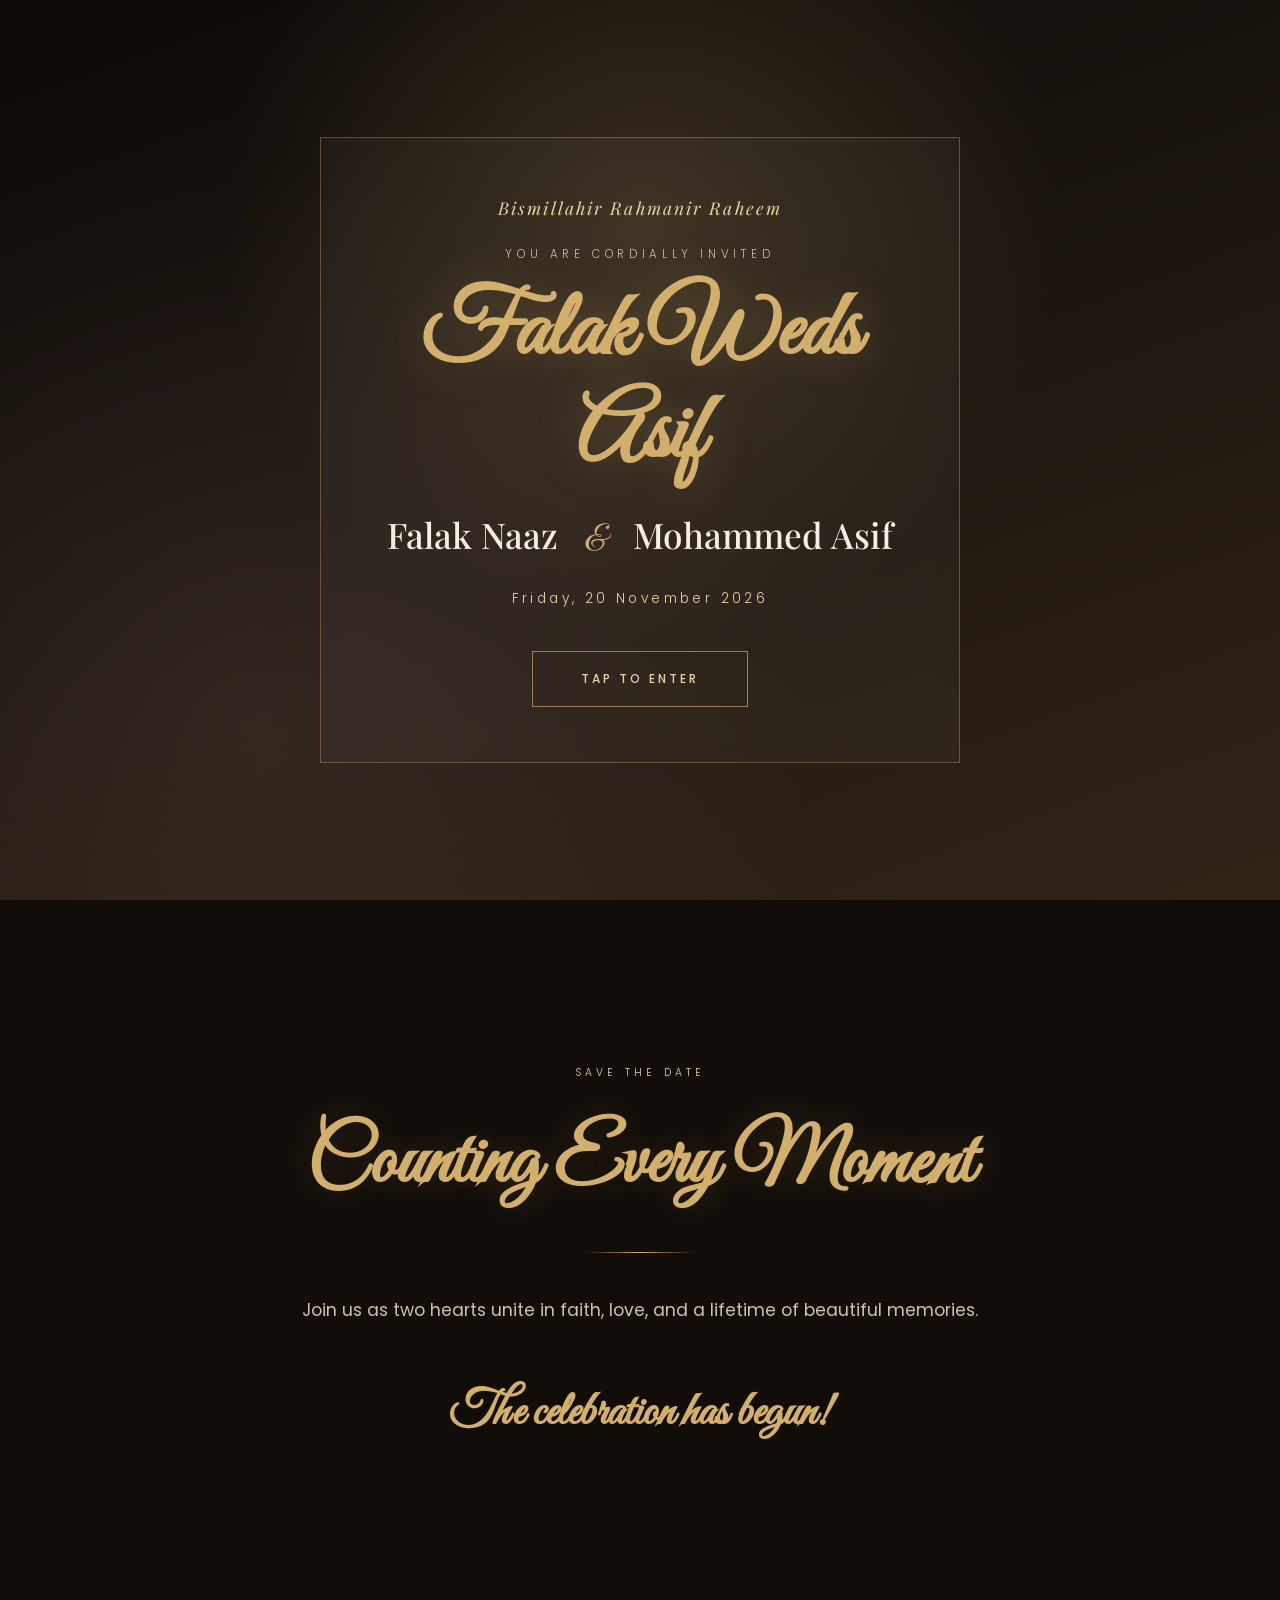
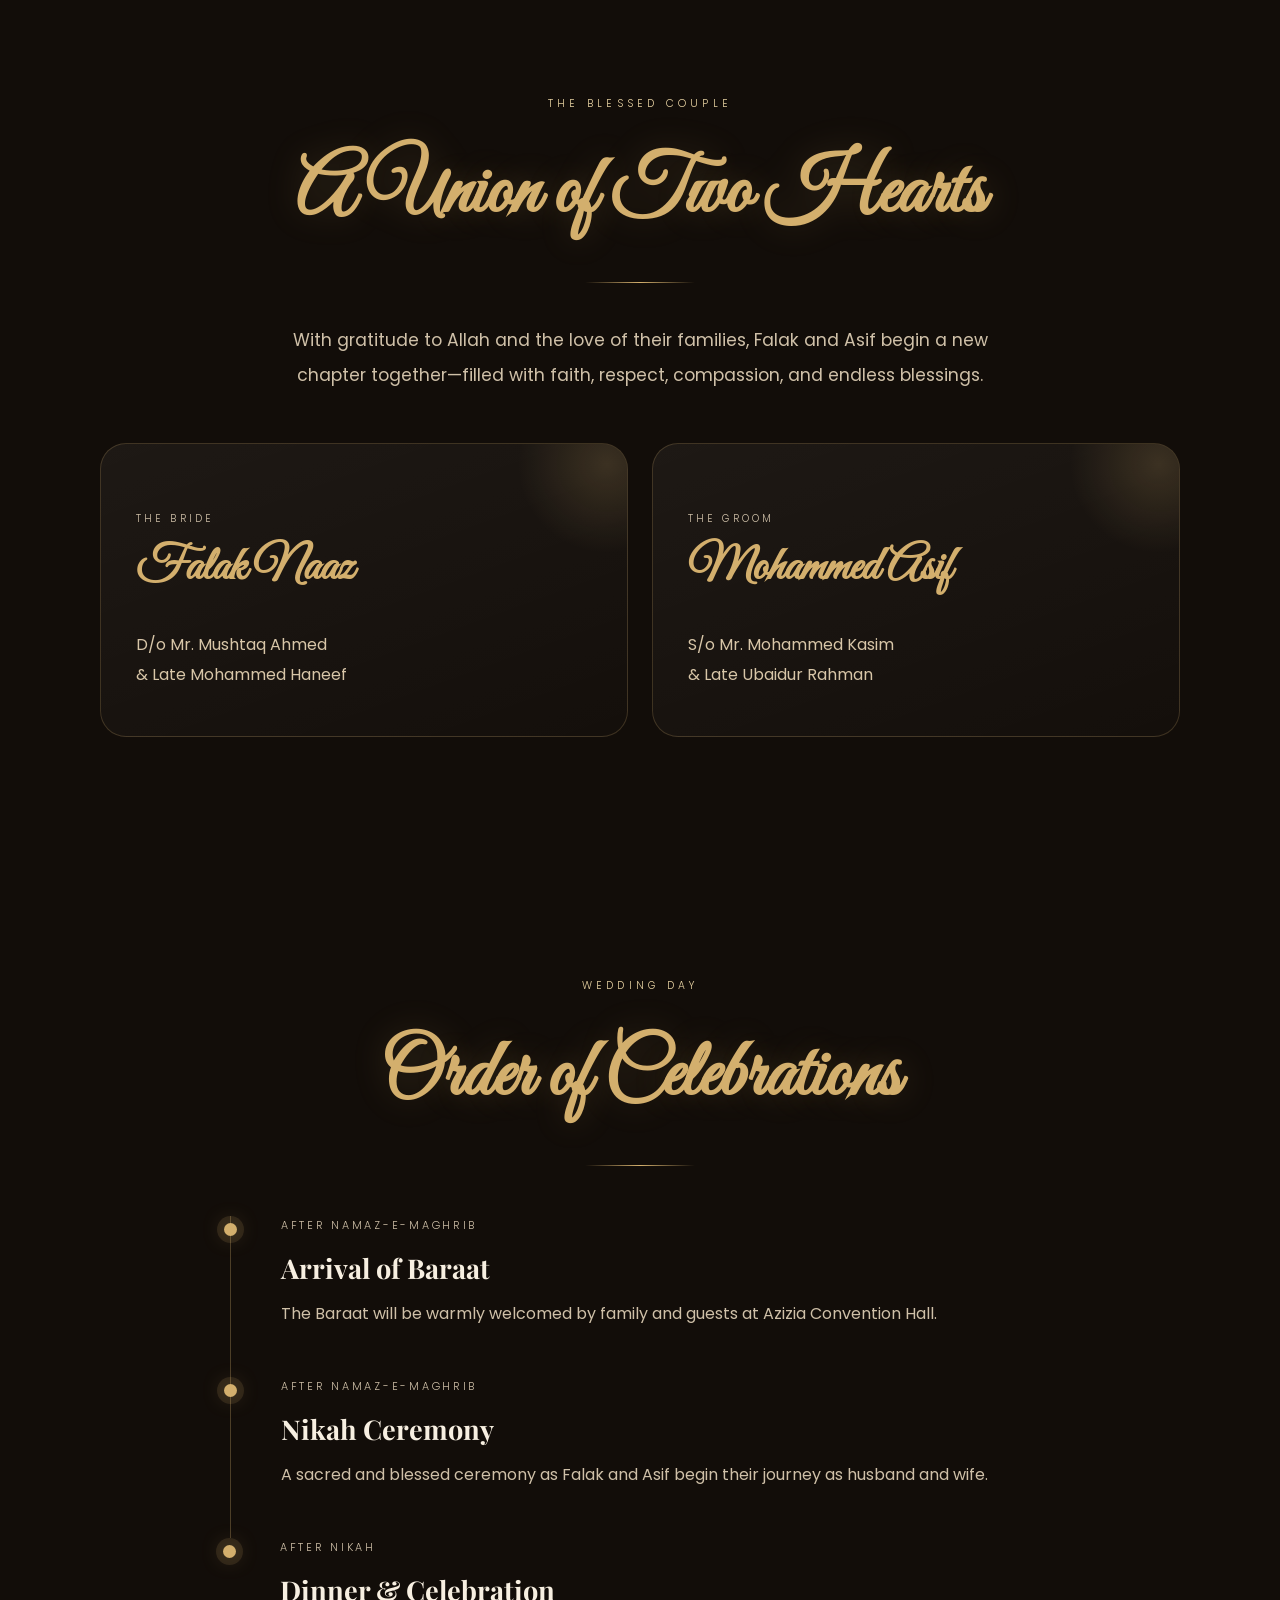
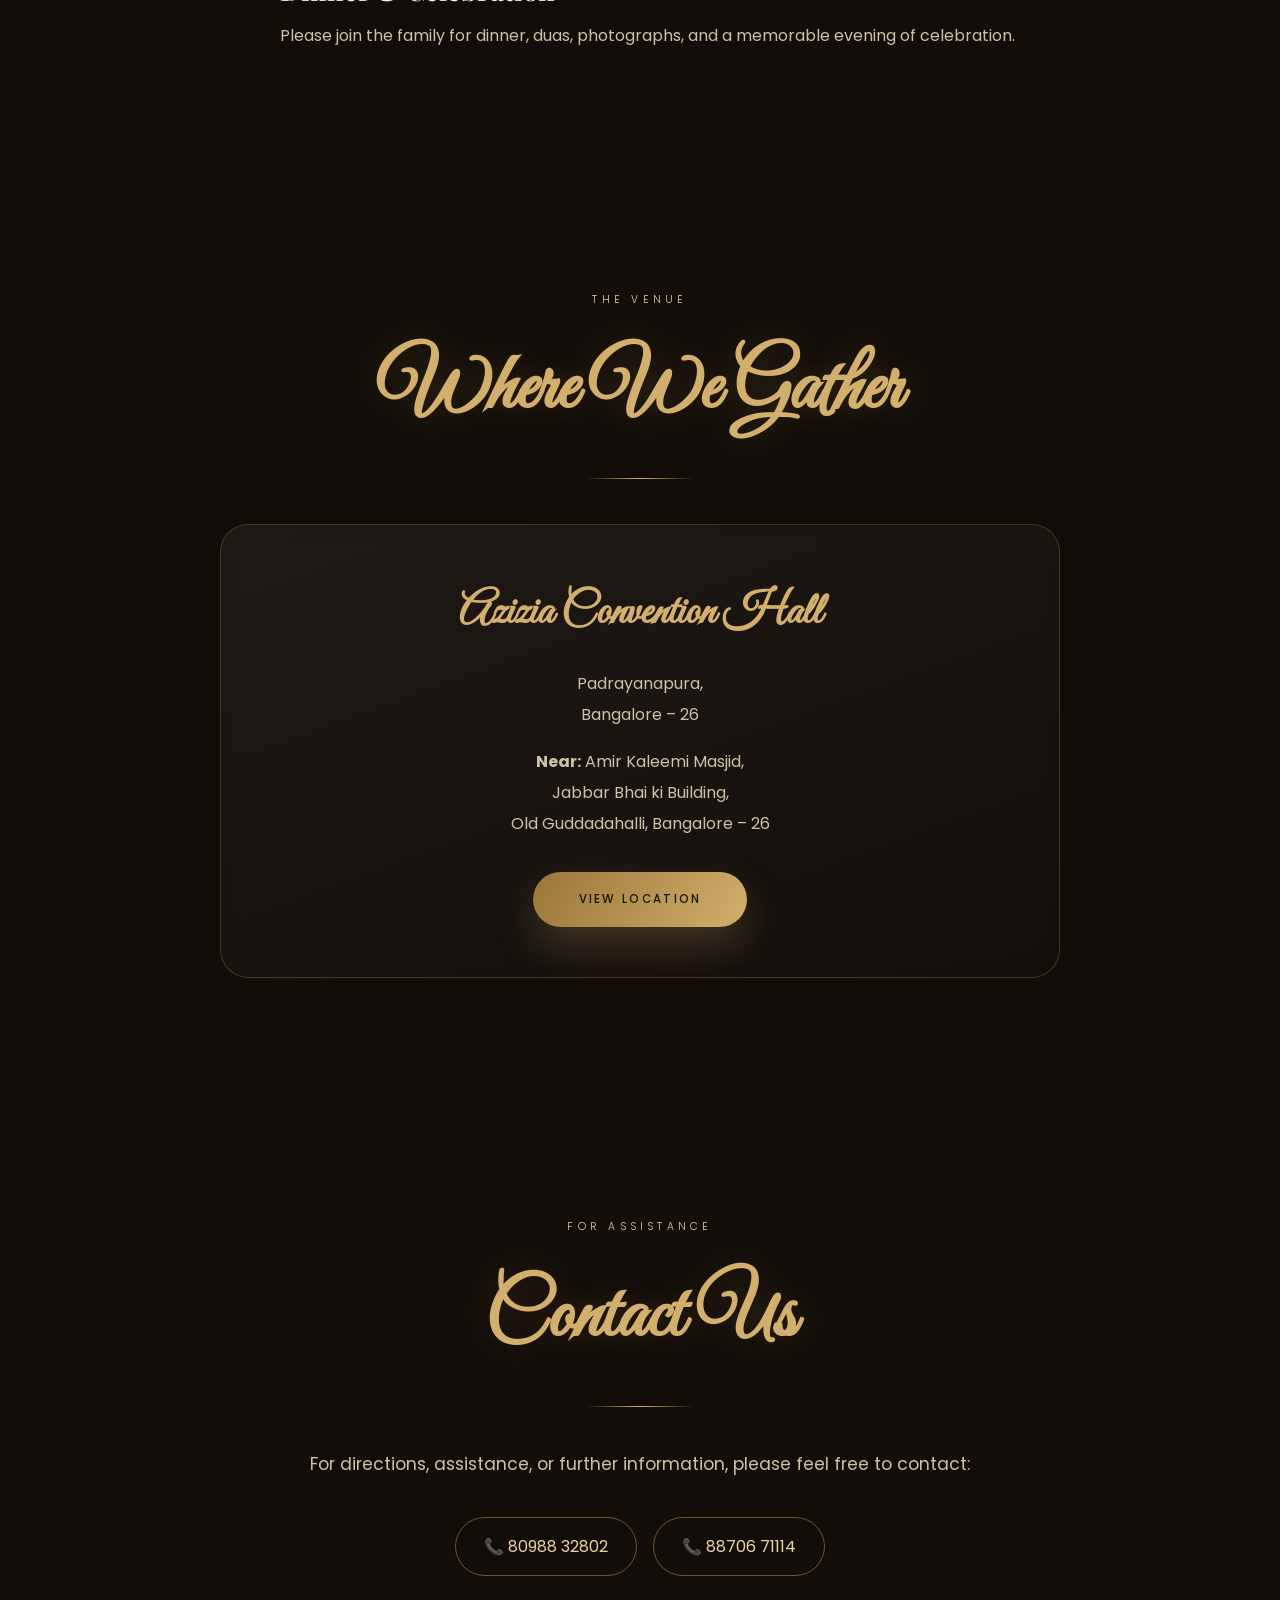
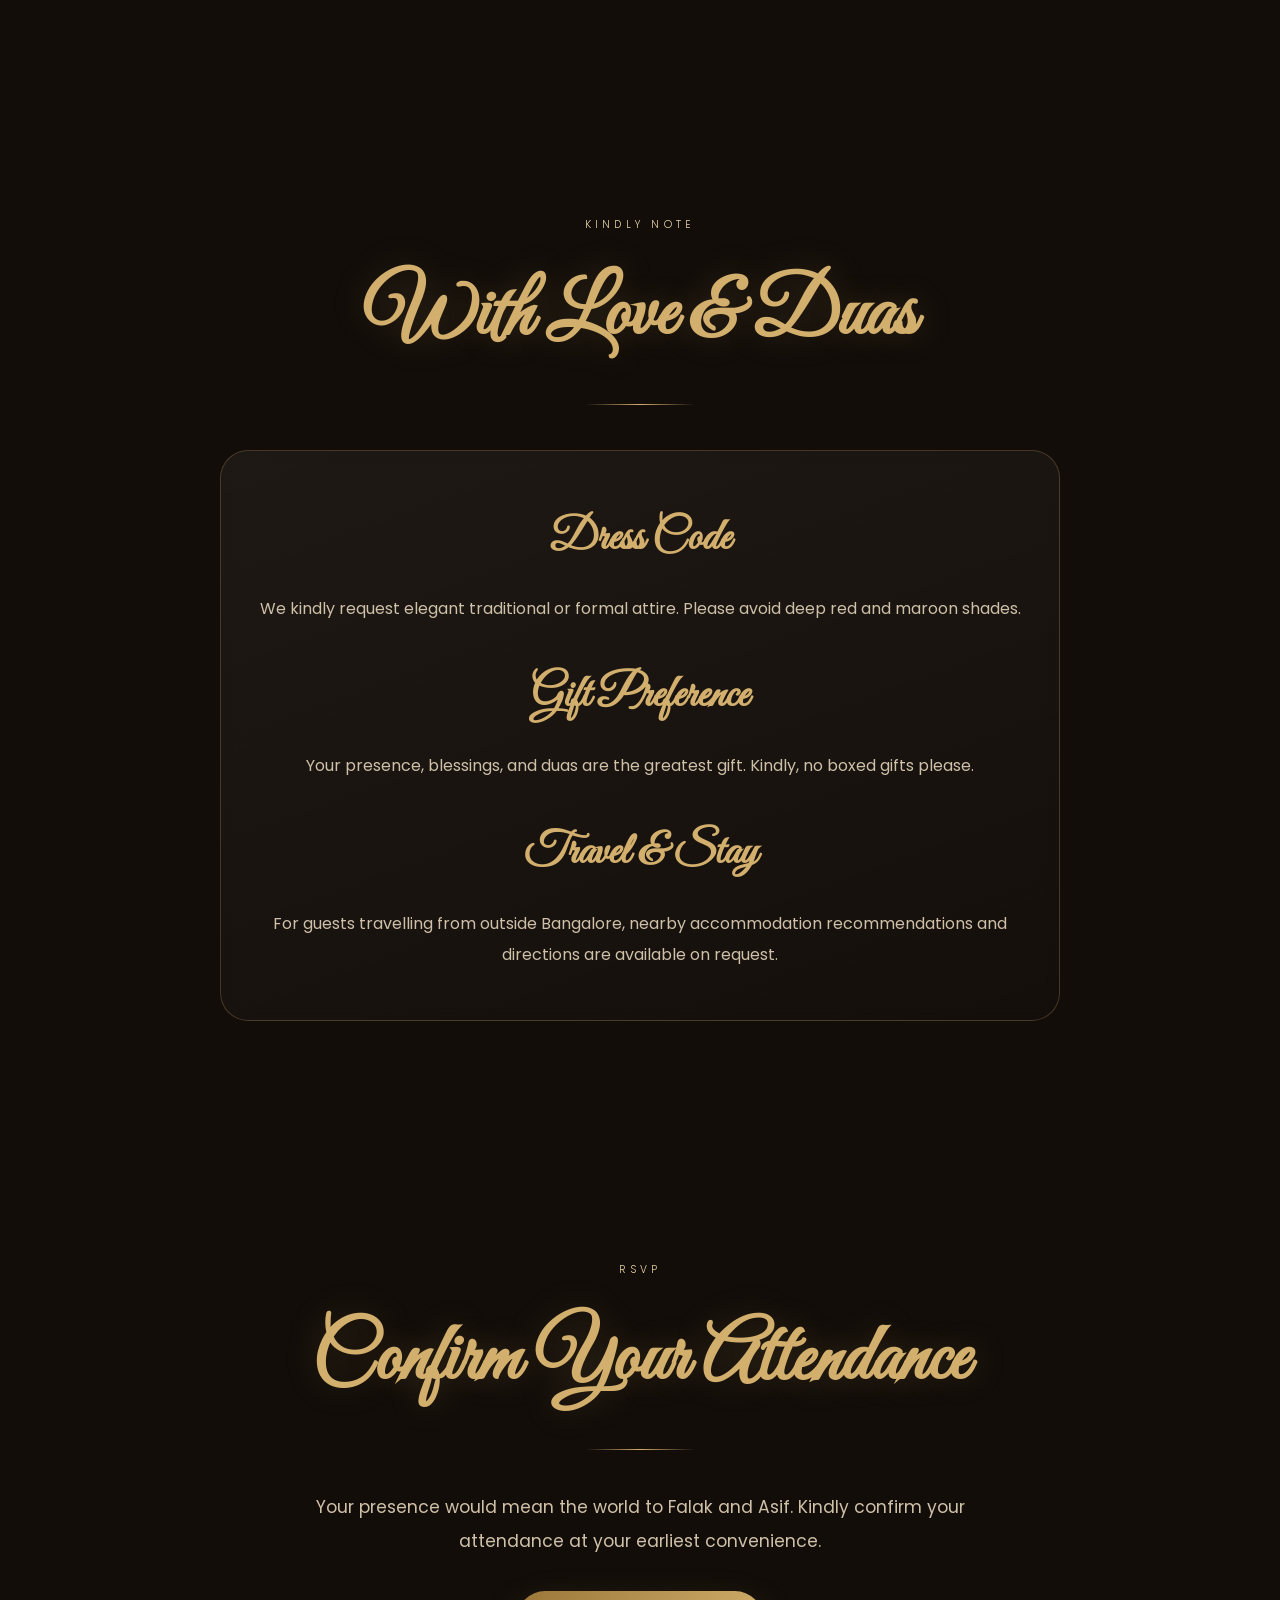
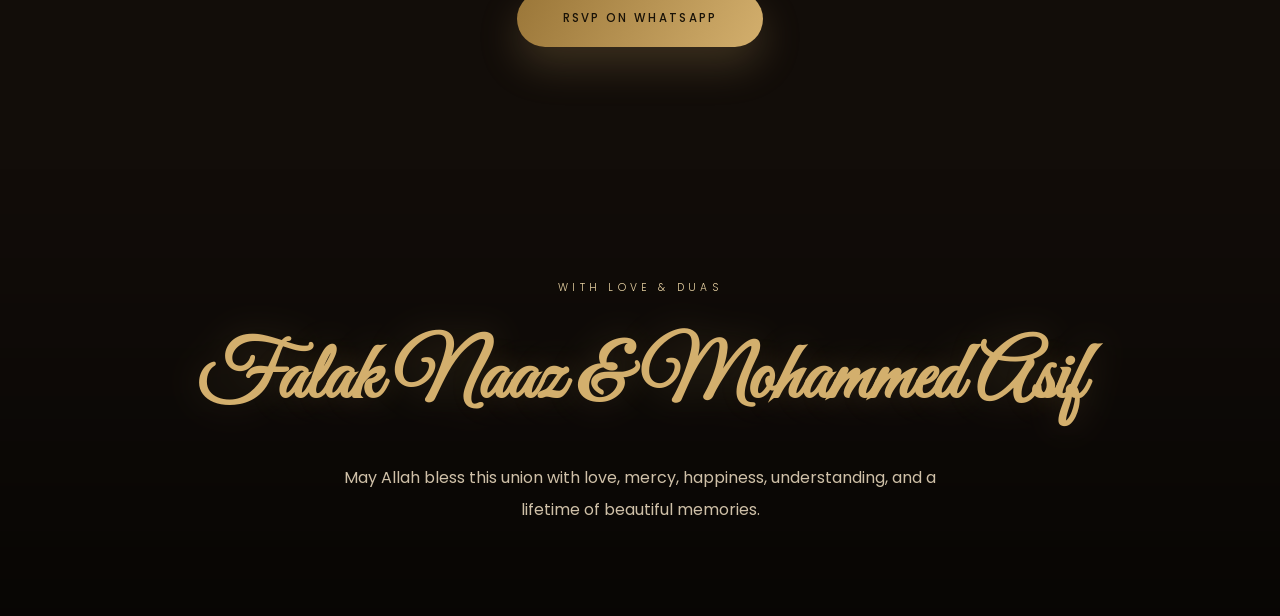
==== commit 9866fcd2: "Update print statement from 'Hello' to 'Goodbye'" ====
--- a/index.html
+++ b/index.html
@@ -1,159 +1,1039 @@
-<!doctype html>
+<!DOCTYPE html>
 <html lang="en">
 <head>
-  <meta charset="utf-8">
-  <meta name="viewport" content="width=device-width, initial-scale=1">
-  <meta name="color-scheme" content="dark">
-  <title>Falak weds Asif — Nikah Invitation</title>
-  <meta name="description" content="You are warmly invited to the Nikah of Falak Naaz and Mohammed Asif on Friday, 20 November 2026.">
-  <link rel="stylesheet" href="styles.css">
+<meta charset="UTF-8">
+<meta name="viewport" content="width=device-width, initial-scale=1">
+<title>Falak Weds Asif | Nikah Invitation</title>
+
+<link rel="preconnect" href="https://fonts.googleapis.com">
+<link rel="preconnect" href="https://fonts.gstatic.com" crossorigin>
+<link href="https://fonts.googleapis.com/css2?family=Poppins:wght@300;400;500;600&family=Playfair+Display:ital,wght@0,400;0,500;0,600;1,400&family=Great+Vibes&display=swap" rel="stylesheet">
+
+<style>
+  :root{
+    --night:#120d09;
+    --night-2:#1d1610;
+    --gold:#d3af6d;
+    --gold-soft:#e9d3a3;
+    --gold-deep:#9a7638;
+    --ivory:#f7efe1;
+    --rose:#d8a3a3;
+    --text:#f3e7d2;
+    --muted:#cfc0a8;
+  }
+
+  *{
+    margin:0;
+    padding:0;
+    box-sizing:border-box;
+  }
+
+  html{
+    scroll-behavior:smooth;
+  }
+
+  body{
+    font-family:'Poppins',sans-serif;
+    color:var(--text);
+    background:var(--night);
+    overflow-x:hidden;
+    line-height:1.7;
+  }
+
+  /* Entrance */
+  #gate{
+    position:fixed;
+    inset:0;
+    z-index:2000;
+    display:flex;
+    align-items:center;
+    justify-content:center;
+    text-align:center;
+    padding:25px;
+    background:
+      radial-gradient(circle at 50% 25%,rgba(211,175,109,.18),transparent 45%),
+      radial-gradient(circle at 20% 80%,rgba(216,163,163,.10),transparent 45%),
+      linear-gradient(160deg,#0d0a07,#1d1610 50%,#312417);
+    transition:opacity 1.3s ease,visibility 1.3s;
+  }
+
+  #gate.hidden{
+    opacity:0;
+    visibility:hidden;
+  }
+
+  .gate-box{
+    max-width:640px;
+    width:100%;
+    padding:55px 30px;
+    border:1px solid rgba(211,175,109,.35);
+    background:rgba(255,255,255,.03);
+    backdrop-filter:blur(10px);
+    animation:gateIn 1.5s ease both;
+  }
+
+  @keyframes gateIn{
+    from{
+      opacity:0;
+      transform:scale(.94);
+    }
+    to{
+      opacity:1;
+      transform:scale(1);
+    }
+  }
+
+  .bismillah{
+    font-family:'Playfair Display',serif;
+    font-style:italic;
+    font-size:1.1rem;
+    color:var(--gold-soft);
+    letter-spacing:.12em;
+    margin-bottom:22px;
+  }
+
+  .gate-sub{
+    font-family:'Poppins',sans-serif;
+    font-weight:300;
+    letter-spacing:.4em;
+    text-transform:uppercase;
+    font-size:.72rem;
+    color:var(--muted);
+  }
+
+  .gate-title{
+    font-family:'Great Vibes',cursive;
+    font-size:clamp(3.5rem,11vw,5.8rem);
+    color:var(--gold);
+    line-height:1.1;
+    margin:18px 0;
+  }
+
+  .gate-names{
+    font-family:'Playfair Display',serif;
+    font-size:clamp(1.5rem,4.5vw,2.2rem);
+    font-weight:500;
+    color:var(--ivory);
+  }
+
+  .gate-date{
+    margin-top:16px;
+    font-family:'Poppins',sans-serif;
+    font-weight:300;
+    letter-spacing:.25em;
+    font-size:.85rem;
+    color:var(--gold-soft);
+  }
+
+  .enter-btn{
+    margin-top:40px;
+    padding:18px 48px;
+    border:1px solid rgba(211,175,109,.65);
+    background:transparent;
+    color:var(--gold-soft);
+    font-family:'Poppins',sans-serif;
+    font-weight:500;
+    letter-spacing:.25em;
+    text-transform:uppercase;
+    font-size:.75rem;
+    cursor:pointer;
+    transition:.35s;
+  }
+
+  .enter-btn:hover{
+    background:rgba(211,175,109,.15);
+    box-shadow:0 0 35px rgba(211,175,109,.25);
+  }
+
+  /* Background */
+  .bg-layer{
+    position:fixed;
+    inset:0;
+    z-index:0;
+    pointer-events:none;
+  }
+
+  .bg-gradient{
+    background:
+      radial-gradient(circle at 15% 20%,rgba(211,175,109,.16),transparent 38%),
+      radial-gradient(circle at 85% 75%,rgba(216,163,163,.12),transparent 40%),
+      linear-gradient(180deg,#100b08,#1a130d 45%,#241a11);
+  }
+
+  .vignette{
+    background:radial-gradient(circle at center,transparent 35%,rgba(0,0,0,.65) 100%);
+  }
+
+  .petal{
+    position:fixed;
+    top:-80px;
+    z-index:2;
+    pointer-events:none;
+    opacity:.55;
+    animation:fall linear infinite;
+  }
+
+  @keyframes fall{
+    0%{
+      transform:translate3d(0,-10vh,0) rotate(0);
+    }
+    100%{
+      transform:translate3d(var(--drift),115vh,0) rotate(820deg);
+    }
+  }
+
+  .spark{
+    position:fixed;
+    width:3px;
+    height:3px;
+    border-radius:50%;
+    background:var(--gold);
+    box-shadow:0 0 14px var(--gold);
+    opacity:.55;
+    animation:twinkle 5s ease-in-out infinite;
+    pointer-events:none;
+    z-index:2;
+  }
+
+  @keyframes twinkle{
+    0%,100%{
+      opacity:.1;
+      transform:scale(.6);
+    }
+    50%{
+      opacity:.95;
+      transform:scale(1.35);
+    }
+  }
+
+  /* Hero */
+  .hero{
+    position:relative;
+    z-index:3;
+    min-height:100vh;
+    display:flex;
+    align-items:center;
+    justify-content:center;
+    text-align:center;
+    padding:90px 24px;
+    overflow:hidden;
+  }
+
+  .hero-inner{
+    position:relative;
+    max-width:920px;
+    width:100%;
+    padding:70px 30px;
+  }
+
+  .hero-ring{
+    position:absolute;
+    top:50%;
+    left:50%;
+    width:min(88vw,680px);
+    aspect-ratio:1;
+    transform:translate(-50%,-50%);
+    border:1px solid rgba(211,175,109,.18);
+    border-radius:50%;
+    animation:ringPulse 7s ease-in-out infinite;
+  }
+
+  .hero-ring:nth-child(2){
+    width:min(72vw,540px);
+    animation-delay:-2s;
+  }
+
+  @keyframes ringPulse{
+    0%,100%{
+      transform:translate(-50%,-50%) scale(1);
+      opacity:.35;
+    }
+    50%{
+      transform:translate(-50%,-50%) scale(1.08);
+      opacity:.7;
+    }
+  }
+
+  .eyebrow{
+    font-family:'Poppins',sans-serif;
+    font-weight:300;
+    letter-spacing:.45em;
+    text-transform:uppercase;
+    font-size:.7rem;
+    color:var(--muted);
+    opacity:0;
+    animation:rise 1.4s .4s forwards;
+  }
+
+  h1{
+    font-family:'Great Vibes',cursive;
+    font-size:clamp(4.2rem,13vw,8rem);
+    color:var(--gold);
+    line-height:1.1;
+    margin:22px 0;
+    opacity:0;
+    animation:rise 1.8s .8s forwards;
+    text-shadow:0 0 45px rgba(211,175,109,.25);
+  }
+
+  .hero-names{
+    font-family:'Playfair Display',serif;
+    font-size:clamp(1.8rem,5.5vw,3.2rem);
+    font-weight:500;
+    color:var(--ivory);
+    opacity:0;
+    animation:rise 1.8s 1.4s forwards;
+  }
+
+  .amp{
+    font-family:'Great Vibes',cursive;
+    color:var(--gold);
+    margin:0 18px;
+  }
+
+  .hero-date{
+    margin-top:25px;
+    font-family:'Poppins',sans-serif;
+    font-weight:300;
+    letter-spacing:.3em;
+    font-size:.95rem;
+    color:var(--gold-soft);
+    opacity:0;
+    animation:rise 1.8s 1.9s forwards;
+  }
+
+  .hero-text{
+    max-width:700px;
+    margin:35px auto 0;
+    font-size:1.08rem;
+    line-height:2;
+    color:var(--muted);
+    opacity:0;
+    animation:rise 1.8s 2.4s forwards;
+  }
+
+  .host{
+    margin-top:28px;
+    font-size:1.05rem;
+    color:var(--gold-soft);
+    opacity:0;
+    animation:rise 1.8s 2.9s forwards;
+  }
+
+  .scroll{
+    margin-top:60px;
+    font-family:'Poppins',sans-serif;
+    font-weight:300;
+    font-size:.68rem;
+    letter-spacing:.35em;
+    text-transform:uppercase;
+    color:var(--muted);
+    animation:bounce 2.6s infinite;
+  }
+
+  @keyframes rise{
+    from{
+      opacity:0;
+      transform:translateY(45px);
+    }
+    to{
+      opacity:1;
+      transform:translateY(0);
+    }
+  }
+
+  @keyframes bounce{
+    0%,100%{
+      transform:translateY(0);
+    }
+    50%{
+      transform:translateY(10px);
+    }
+  }
+
+  /* Sections */
+  section{
+    position:relative;
+    z-index:3;
+    padding:120px 24px;
+    text-align:center;
+  }
+
+  .kicker{
+    font-family:'Poppins',sans-serif;
+    font-weight:300;
+    letter-spacing:.4em;
+    text-transform:uppercase;
+    font-size:.66rem;
+    color:var(--gold-soft);
+  }
+
+  h2{
+    font-family:'Great Vibes',cursive;
+    font-size:clamp(3rem,9vw,5rem);
+    color:var(--gold);
+    margin:14px 0;
+    text-shadow:0 0 35px rgba(211,175,109,.18);
+  }
+
+  .divider{
+    width:110px;
+    height:1px;
+    margin:20px auto 40px;
+    background:linear-gradient(90deg,transparent,var(--gold),transparent);
+  }
+
+  .lead{
+    max-width:740px;
+    margin:0 auto;
+    font-size:1.08rem;
+    line-height:2;
+    color:var(--muted);
+  }
+
+  .reveal{
+    opacity:0;
+    transform:translateY(60px);
+    transition:opacity 1.2s cubic-bezier(.2,.7,.2,1),transform 1.2s cubic-bezier(.2,.7,.2,1);
+  }
+
+  .reveal.visible{
+    opacity:1;
+    transform:translateY(0);
+  }
+
+  /* Countdown */
+  .countdown{
+    display:flex;
+    gap:16px;
+    justify-content:center;
+    flex-wrap:wrap;
+    margin-top:45px;
+  }
+
+  .time-box{
+    min-width:120px;
+    padding:28px 18px;
+    border:1px solid rgba(211,175,109,.28);
+    border-radius:20px;
+    background:rgba(255,255,255,.03);
+    backdrop-filter:blur(10px);
+    animation:floatBox 5s ease-in-out infinite;
+  }
+
+  .time-box:nth-child(2){
+    animation-delay:.5s;
+  }
+
+  .time-box:nth-child(3){
+    animation-delay:1s;
+  }
+
+  .time-box:nth-child(4){
+    animation-delay:1.5s;
+  }
+
+  .time-box span{
+    display:block;
+    font-family:'Poppins',sans-serif;
+    font-weight:500;
+    font-size:2.4rem;
+    color:var(--gold);
+  }
+
+  .time-box small{
+    font-family:'Poppins',sans-serif;
+    font-weight:300;
+    letter-spacing:.25em;
+    text-transform:uppercase;
+    font-size:.6rem;
+    color:var(--muted);
+  }
+
+  @keyframes floatBox{
+    0%,100%{
+      transform:translateY(0);
+    }
+    50%{
+      transform:translateY(-12px);
+    }
+  }
+
+  /* Couple */
+  .couple{
+    max-width:1080px;
+    margin:50px auto 0;
+    display:grid;
+    grid-template-columns:repeat(auto-fit,minmax(300px,1fr));
+    gap:24px;
+    text-align:left;
+  }
+
+  .couple-card{
+    position:relative;
+    padding:45px 35px;
+    border:1px solid rgba(211,175,109,.22);
+    background:linear-gradient(160deg,rgba(255,255,255,.05),rgba(255,255,255,.01));
+    border-radius:26px;
+    overflow:hidden;
+    transition:.45s;
+  }
+
+  .couple-card:hover{
+    transform:translateY(-8px);
+    border-color:rgba(211,175,109,.5);
+    box-shadow:0 30px 70px rgba(0,0,0,.35);
+  }
+
+  .couple-card:before{
+    content:"";
+    position:absolute;
+    top:-70px;
+    right:-70px;
+    width:180px;
+    height:180px;
+    border-radius:50%;
+    background:radial-gradient(circle,rgba(211,175,109,.18),transparent 70%);
+  }
+
+  .couple-card h3{
+    font-family:'Great Vibes',cursive;
+    font-size:3rem;
+    color:var(--gold);
+    margin-bottom:10px;
+  }
+
+  .couple-card .role{
+    font-family:'Poppins',sans-serif;
+    font-weight:300;
+    letter-spacing:.3em;
+    text-transform:uppercase;
+    font-size:.65rem;
+    color:var(--muted);
+  }
+
+  .couple-card p{
+    margin-top:20px;
+    line-height:1.9;
+    color:#d8c6a8;
+  }
+
+  /* Timeline */
+  .timeline{
+    max-width:820px;
+    margin:50px auto 0;
+    text-align:left;
+  }
+
+  .timeline-item{
+    position:relative;
+    padding:0 0 48px 50px;
+    border-left:1px solid rgba(211,175,109,.3);
+  }
+
+  .timeline-item:last-child{
+    border-left:0;
+    padding-bottom:0;
+  }
+
+  .timeline-item:before{
+    content:"";
+    position:absolute;
+    left:-7px;
+    top:7px;
+    width:13px;
+    height:13px;
+    border-radius:50%;
+    background:var(--gold);
+    box-shadow:0 0 0 7px rgba(211,175,109,.13),0 0 22px rgba(211,175,109,.45);
+  }
+
+  .timeline-time{
+    font-family:'Poppins',sans-serif;
+    font-weight:300;
+    letter-spacing:.25em;
+    text-transform:uppercase;
+    font-size:.68rem;
+    color:var(--gold-soft);
+  }
+
+  .timeline-item h3{
+    font-family:'Playfair Display',serif;
+    font-size:1.7rem;
+    margin:9px 0 8px;
+    color:var(--ivory);
+  }
+
+  .timeline-item p{
+    color:var(--muted);
+    line-height:1.85;
+  }
+
+  /* Venue */
+  .venue-box{
+    max-width:840px;
+    margin:45px auto 0;
+    padding:50px 35px;
+    border:1px solid rgba(211,175,109,.25);
+    border-radius:28px;
+    background:linear-gradient(160deg,rgba(255,255,255,.05),rgba(255,255,255,.01));
+    backdrop-filter:blur(8px);
+  }
+
+  .venue-box h3{
+    font-family:'Great Vibes',cursive;
+    font-size:2.8rem;
+    color:var(--gold);
+  }
+
+  .venue-box p{
+    margin-top:16px;
+    line-height:1.95;
+    color:var(--muted);
+  }
+
+  .btn{
+    display:inline-block;
+    margin-top:32px;
+    padding:18px 46px;
+    border-radius:999px;
+    background:linear-gradient(120deg,#9a7638,#d3af6d);
+    color:#191207;
+    text-decoration:none;
+    font-family:'Poppins',sans-serif;
+    font-weight:500;
+    letter-spacing:.2em;
+    text-transform:uppercase;
+    font-size:.72rem;
+    box-shadow:0 18px 40px rgba(211,175,109,.22);
+    transition:.35s;
+  }
+
+  .btn:hover{
+    transform:translateY(-4px);
+    box-shadow:0 25px 55px rgba(211,175,109,.35);
+  }
+
+  /* Contact */
+  .contacts{
+    display:flex;
+    justify-content:center;
+    flex-wrap:wrap;
+    gap:16px;
+    margin-top:35px;
+  }
+
+  .contact-pill{
+    display:inline-flex;
+    align-items:center;
+    gap:10px;
+    padding:15px 28px;
+    border:1px solid rgba(211,175,109,.45);
+    border-radius:999px;
+    color:var(--gold-soft);
+    text-decoration:none;
+    font-size:1rem;
+    transition:.35s;
+  }
+
+  .contact-pill:hover{
+    background:rgba(211,175,109,.12);
+    transform:translateY(-3px);
+  }
+
+  /* Footer */
+  footer{
+    position:relative;
+    z-index:3;
+    padding:110px 24px 90px;
+    text-align:center;
+    background:linear-gradient(180deg,transparent,rgba(0,0,0,.55));
+  }
+
+  footer h2{
+    font-size:clamp(3rem,9vw,5rem);
+  }
+
+  footer p{
+    max-width:640px;
+    margin:0 auto;
+    line-height:2;
+    color:var(--muted);
+  }
+
+  /* Music button */
+  .music-btn{
+    position:fixed;
+    right:22px;
+    bottom:22px;
+    z-index:100;
+    width:60px;
+    height:60px;
+    border:none;
+    border-radius:50%;
+    background:linear-gradient(120deg,#9a7638,#d3af6d);
+    color:#191207;
+    font-size:23px;
+    cursor:pointer;
+    box-shadow:0 16px 38px rgba(0,0,0,.35);
+  }
+
+  .music-btn.playing{
+    animation:spin 4s linear infinite;
+  }
+
+  @keyframes spin{
+    to{
+      transform:rotate(360deg);
+    }
+  }
+
+  @media(max-width:600px){
+    section{
+      padding:90px 18px;
+    }
+
+    .hero-inner{
+      padding:55px 20px;
+    }
+
+    .gate-box{
+      padding:40px 22px;
+    }
+
+    .venue-box{
+      padding:38px 22px;
+    }
+
+    .couple-card{
+      padding:32px 24px;
+    }
+  }
+</style>
 </head>
-
 <body>
-  <a class="skip-link" href="#main">Skip to invitation</a>
-
-  <!-- Opening cover -->
-  <section class="cover" id="cover" aria-labelledby="cover-title">
-    <div class="cover__frame" aria-hidden="true"></div>
-
-    <div class="cover__inner">
-      <p class="cover__kicker">With the blessings of Almighty Allah</p>
-      <h1 class="cover__title" id="cover-title">Falak <span class="amp">&amp;</span> Asif</h1>
-      <p class="cover__date">Friday, 20 November 2026</p>
-
-      <button class="button button--gold" id="openButton" type="button">
-        Open invitation
-      </button>
-
-      <p class="cover__note">Nikah &amp; Dinner · Azizia Convention Hall, Bengaluru</p>
+
+<!-- Entrance -->
+<div id="gate">
+  <div class="gate-box">
+    <p class="bismillah">Bismillahir Rahmanir Raheem</p>
+    <p class="gate-sub">You are cordially invited</p>
+    <h1 class="gate-title">Falak Weds Asif</h1>
+    <p class="gate-names">Falak Naaz <span class="amp">&</span> Mohammed Asif</p>
+    <p class="gate-date">Friday, 20 November 2026</p>
+    <button class="enter-btn" onclick="openInvitation()">Tap to Enter</button>
+  </div>
+</div>
+
+<!-- Background -->
+<div class="bg-layer bg-gradient"></div>
+<div class="bg-layer vignette"></div>
+
+<!-- Hero -->
+<section class="hero">
+  <div class="hero-ring"></div>
+  <div class="hero-ring"></div>
+  <div class="hero-inner">
+    <p class="eyebrow">Nikah Ceremony</p>
+    <h1>Falak Weds Asif</h1>
+    <p class="hero-names">Falak Naaz <span class="amp">&</span> Mohammed Asif</p>
+    <p class="hero-date">Friday . 20 . November . 2026</p>
+    <p class="hero-text">
+      With the blessings of Almighty Allah, Mr. Mushtaq Ahmed joyfully invites you,
+      along with your family and friends, to grace the Nikah ceremony of his beloved daughter
+      <strong>Falak Naaz</strong> with <strong>Mohammed Asif</strong>.
+    </p>
+    <p class="host">Hosted by <strong>Mr. Mushtaq Ahmed</strong></p>
+    <p class="scroll">Scroll to begin</p>
+  </div>
+</section>
+
+<!-- Countdown -->
+<section>
+  <div class="reveal">
+    <p class="kicker">Save the Date</p>
+    <h2>Counting Every Moment</h2>
+    <div class="divider"></div>
+    <p class="lead">
+      Join us as two hearts unite in faith, love, and a lifetime of beautiful memories.
+    </p>
+    <div class="countdown">
+      <div class="time-box"><span id="days">00</span><small>Days</small></div>
+      <div class="time-box"><span id="hours">00</span><small>Hours</small></div>
+      <div class="time-box"><span id="minutes">00</span><small>Minutes</small></div>
+      <div class="time-box"><span id="seconds">00</span><small>Seconds</small></div>
     </div>
-
-    <div class="cover__media" id="coverMedia" hidden>
-      <video id="openingVideo" playsinline preload="metadata" aria-label="Opening invitation animation"></video>
-      <button class="button button--ghost" id="skipVideo" type="button">Skip</button>
+  </div>
+</section>
+
+<!-- Couple -->
+<section>
+  <div class="reveal">
+    <p class="kicker">The Blessed Couple</p>
+    <h2>A Union of Two Hearts</h2>
+    <div class="divider"></div>
+    <p class="lead">
+      With gratitude to Allah and the love of their families, Falak and Asif
+      begin a new chapter together—filled with faith, respect, compassion, and endless blessings.
+    </p>
+    <div class="couple">
+      <div class="couple-card">
+        <p class="role">The Bride</p>
+        <h3>Falak Naaz</h3>
+        <p>D/o Mr. Mushtaq Ahmed<br>& Late Mohammed Haneef</p>
+      </div>
+      <div class="couple-card">
+        <p class="role">The Groom</p>
+        <h3>Mohammed Asif</h3>
+        <p>S/o Mr. Mohammed Kasim<br>& Late Ubaidur Rahman</p>
+      </div>
     </div>
-  </section>
-
-  <main id="main" hidden>
-    <!-- Hero -->
-    <section class="hero" aria-labelledby="hero-title">
-      <div class="shell">
-        <p class="eyebrow">Nikah Invitation</p>
-        <h2 class="hero__names" id="hero-title">Falak <span class="amp">&amp;</span> Asif</h2>
-
-        <div class="hero__divider" aria-hidden="true">
-          <span></span><span class="hero__diamond"></span><span></span>
-        </div>
-
-        <p class="hero__date">Friday, 20 November 2026</p>
-        <p class="hero__time">After Namaz-e-Maghrib</p>
-
-        <a class="scroll-cue" href="#letter">
-          <span aria-hidden="true"></span>
-          Scroll to read
-        </a>
+  </div>
+</section>
+
+<!-- Schedule -->
+<section>
+  <div class="reveal">
+    <p class="kicker">Wedding Day</p>
+    <h2>Order of Celebrations</h2>
+    <div class="divider"></div>
+    <div class="timeline">
+      <div class="timeline-item">
+        <p class="timeline-time">After Namaz-e-Maghrib</p>
+        <h3>Arrival of Baraat</h3>
+        <p>The Baraat will be warmly welcomed by family and guests at Azizia Convention Hall.</p>
       </div>
-    </section>
-
-    <!-- Letter -->
-    <section class="section" id="letter" aria-labelledby="letter-title">
-      <div class="shell">
-        <div class="paper letter reveal">
-          <div class="paper__edge" aria-hidden="true"></div>
-          <h2 class="section__title" id="letter-title">A Personal Invitation</h2>
-
-          <p class="letter__greeting" id="letterGreeting"></p>
-          <div class="letter__body" id="letterBody"></div>
-          <p class="letter__signature" id="letterSignature"></p>
-        </div>
+      <div class="timeline-item">
+        <p class="timeline-time">After Namaz-e-Maghrib</p>
+        <h3>Nikah Ceremony</h3>
+        <p>A sacred and blessed ceremony as Falak and Asif begin their journey as husband and wife.</p>
       </div>
-    </section>
-
-    <!-- Date -->
-    <section class="section section--velvet" id="date" aria-labelledby="date-title">
-      <div class="shell">
-        <div class="date-grid">
-          <div class="calendar-card reveal" aria-labelledby="calendar-heading">
-            <h3 class="card-title" id="calendar-heading">Save the Date</h3>
-            <p class="calendar-month" id="calendarMonth"></p>
-
-            <table class="calendar" aria-describedby="calendar-heading">
-              <thead>
-                <tr>
-                  <th scope="col"><abbr title="Sunday">S</abbr></th>
-                  <th scope="col"><abbr title="Monday">M</abbr></th>
-                  <th scope="col"><abbr title="Tuesday">T</abbr></th>
-                  <th scope="col"><abbr title="Wednesday">W</abbr></th>
-                  <th scope="col"><abbr title="Thursday">T</abbr></th>
-                  <th scope="col"><abbr title="Friday">F</abbr></th>
-                  <th scope="col"><abbr title="Saturday">S</abbr></th>
-                </tr>
-              </thead>
-              <tbody id="calendarBody"></tbody>
-            </table>
-
-            <a class="button button--gold" id="addToCalendar" href="#" download="falak-asif-nikah.ics">
-              Add to calendar
-            </a>
-          </div>
-
-          <div class="date-details reveal">
-            <p class="eyebrow">Friday, 20 November 2026</p>
-            <h2 class="section__title" id="date-title">A Blessed Union</h2>
-            <p class="date-time" id="eventTime"></p>
-
-            <div class="countdown" id="countdown" role="timer" aria-live="polite" aria-atomic="true">
-              <div class="countdown__unit"><span id="cdDays">—</span><small>Days</small></div>
-              <div class="countdown__unit"><span id="cdHours">—</span><small>Hours</small></div>
-              <div class="countdown__unit"><span id="cdMinutes">—</span><small>Minutes</small></div>
-            </div>
-
-            <p class="event-status" id="eventStatus" hidden></p>
-          </div>
-        </div>
+      <div class="timeline-item">
+        <p class="timeline-time">After Nikah</p>
+        <h3>Dinner & Celebration</h3>
+        <p>Please join the family for dinner, duas, photographs, and a memorable evening of celebration.</p>
       </div>
-    </section>
-
-    <!-- Schedule -->
-    <section class="section" id="schedule" aria-labelledby="schedule-title" hidden>
-      <div class="shell">
-        <div class="timeline reveal">
-          <h2 class="section__title" id="schedule-title"></h2>
-          <ol class="timeline__list" id="scheduleList"></ol>
-        </div>
-      </div>
-    </section>
-
-    <!-- Venue -->
-    <section class="section section--velvet" id="venue" aria-labelledby="venue-title" hidden>
-      <div class="shell">
-        <div class="venue-card reveal">
-          <p class="eyebrow">The Venue</p>
-          <h2 class="section__title" id="venue-title"></h2>
-          <p class="venue-address" id="venueAddress"></p>
-          <p class="venue-additional" id="venueAdditional"></p>
-          <a class="button button--outline" id="venueMapLink" href="#" target="_blank" rel="noopener">
-            Open map
-          </a>
-        </div>
-      </div>
-    </section>
-
-    <!-- Closing -->
-    <section class="closing" aria-labelledby="closing-title">
-      <div class="shell">
-        <div class="closing__card reveal">
-          <p class="eyebrow">With gratitude</p>
-          <h2 class="closing__title" id="closing-title">Falak &amp; Asif</h2>
-          <p class="closing__text" id="closingText"></p>
-          <p class="closing__date" id="closingDate"></p>
-          <p class="closing__contacts" id="closingContacts"></p>
-        </div>
-      </div>
-    </section>
-  </main>
-
-  <script src="config.js"></script>
-  <script src="script.js"></script>
+    </div>
+  </div>
+</section>
+
+<!-- Venue -->
+<section>
+  <div class="reveal">
+    <p class="kicker">The Venue</p>
+    <h2>Where We Gather</h2>
+    <div class="divider"></div>
+    <div class="venue-box">
+      <h3>Azizia Convention Hall</h3>
+      <p>
+        Padrayanapura,<br>
+        Bangalore – 26
+      </p>
+      <p>
+        <strong>Near:</strong> Amir Kaleemi Masjid,<br>
+        Jabbar Bhai ki Building,<br>
+        Old Guddadahalli, Bangalore – 26
+      </p>
+      <a class="btn" href="https://www.google.com/maps/search/?api=1&query=Azizia+Convention+Hall+Padrayanapura+Bangalore+26" target="_blank">
+        View Location
+      </a>
+    </div>
+  </div>
+</section>
+
+<!-- Contact -->
+<section>
+  <div class="reveal">
+    <p class="kicker">For Assistance</p>
+    <h2>Contact Us</h2>
+    <div class="divider"></div>
+    <p class="lead">
+      For directions, assistance, or further information, please feel free to contact:
+    </p>
+    <div class="contacts">
+      <a class="contact-pill" href="tel:+918098832802">📞 80988 32802</a>
+      <a class="contact-pill" href="tel:+918870671114">📞 88706 71114</a>
+    </div>
+  </div>
+</section>
+
+<!-- Guest notes -->
+<section>
+  <div class="reveal">
+    <p class="kicker">Kindly Note</p>
+    <h2>With Love & Duas</h2>
+    <div class="divider"></div>
+    <div class="venue-box">
+      <h3>Dress Code</h3>
+      <p>We kindly request elegant traditional or formal attire. Please avoid deep red and maroon shades.</p>
+
+      <h3 style="margin-top:34px">Gift Preference</h3>
+      <p>Your presence, blessings, and duas are the greatest gift. Kindly, no boxed gifts please.</p>
+
+      <h3 style="margin-top:34px">Travel & Stay</h3>
+      <p>For guests travelling from outside Bangalore, nearby accommodation recommendations and directions are available on request.</p>
+    </div>
+  </div>
+</section>
+
+<!-- RSVP -->
+<section>
+  <div class="reveal">
+    <p class="kicker">RSVP</p>
+    <h2>Confirm Your Attendance</h2>
+    <div class="divider"></div>
+    <p class="lead">
+      Your presence would mean the world to Falak and Asif.
+      Kindly confirm your attendance at your earliest convenience.
+    </p>
+    <a class="btn" href="https://wa.me/918098832802?text=Assalamu%20Alaikum%2C%20I%20would%20like%20to%20confirm%20my%20attendance%20for%20Falak%20and%20Asif%E2%80%99s%20Nikah.">
+      RSVP on WhatsApp
+    </a>
+  </div>
+</section>
+
+<!-- Footer -->
+<footer>
+  <p class="kicker" style="color:var(--gold-soft)">With Love & Duas</p>
+  <h2>Falak Naaz & Mohammed Asif</h2>
+  <p>
+    May Allah bless this union with love, mercy, happiness, understanding,
+    and a lifetime of beautiful memories.
+  </p>
+</footer>
+
+<!-- Background music -->
+<audio id="bgMusic" loop preload="auto">
+  <source src="wedding-background-music.mp3" type="audio/mpeg">
+</audio>
+
+<button class="music-btn" id="musicBtn" title="Play or pause music">♪</button>
+
+<script>
+  /* Falling petals */
+  const petalColors=["#e8b4b8","#f3c6c9","#f7d9b0","#fff8ea"];
+
+  for(let i=0;i<42;i++){
+    const p=document.createElement("div");
+    p.className="petal";
+    const size=8+Math.random()*20;
+
+    p.style.width=size+"px";
+    p.style.height=size*.68+"px";
+    p.style.left=Math.random()*100+"vw";
+    p.style.background=petalColors[Math.floor(Math.random()*petalColors.length)];
+    p.style.borderRadius="60% 40% 55% 45%";
+    p.style.setProperty("--drift",(Math.random()*240-120)+"px");
+    p.style.animationDuration=(10+Math.random()*13)+"s";
+    p.style.animationDelay=(-Math.random()*20)+"s";
+
+    document.body.appendChild(p);
+  }
+
+  /* Golden sparkles */
+  for(let i=0;i<30;i++){
+    const s=document.createElement("div");
+    s.className="spark";
+    s.style.left=Math.random()*100+"vw";
+    s.style.top=Math.random()*100+"vh";
+    s.style.animationDelay=(Math.random()*5)+"s";
+    document.body.appendChild(s);
+  }
+
+  /* Scroll reveal */
+  const observer=new IntersectionObserver(entries=>{
+    entries.forEach(entry=>{
+      if(entry.isIntersecting){
+        entry.target.classList.add("visible");
+      }
+    });
+  },{threshold:.15});
+
+  document.querySelectorAll(".reveal").forEach(el=>observer.observe(el));
+
+  /* Countdown */
+  const weddingDate=new Date("2026-11-20T18:00:00+05:30").getTime();
+
+  function updateCountdown(){
+    const diff=weddingDate-Date.now();
+
+    if(diff<=0){
+      document.querySelector(".countdown").innerHTML=
+      "<h3 style='font-family:Great Vibes,cursive;font-size:3rem;color:#d3af6d'>The celebration has begun!</h3>";
+      return;
+    }
+
+    const days=Math.floor(diff/86400000);
+    const hours=Math.floor((diff%86400000)/3600000);
+    const minutes=Math.floor((diff%3600000)/60000);
+    const seconds=Math.floor((diff%60000)/1000);
+
+    document.getElementById("days").textContent=String(days).padStart(2,"0");
+    document.getElementById("hours").textContent=String(hours).padStart(2,"0");
+    document.getElementById("minutes").textContent=String(minutes).padStart(2,"0");
+    document.getElementById("seconds").textContent=String(seconds).padStart(2,"0");
+  }
+
+  setInterval(updateCountdown,1000);
+  updateCountdown();
+
+  /* Background music */
+  const music=document.getElementById("bgMusic");
+  const musicBtn=document.getElementById("musicBtn");
+  let playing=false;
+
+  music.volume=0.35;
+
+  async function startMusic(){
+    try{
+      await music.play();
+      playing=true;
+      musicBtn.textContent="❚❚";
+      musicBtn.classList.add("playing");
+    }catch(error){
+      console.log("Music could not start:",error);
+      playing=false;
+      musicBtn.textContent="♪";
+      musicBtn.classList.remove("playing");
+    }
+  }
+
+  function toggleMusic(){
+    if(music.paused){
+      startMusic();
+    }else{
+      music.pause();
+      playing=false;
+      musicBtn.textContent="♪";
+      musicBtn.classList.remove("playing");
+    }
+  }
+
+  /* Start music from the entrance tap */
+  document.getElementById("gate").addEventListener("click",function(){
+    document.getElementById("gate").classList.add("hidden");
+    startMusic();
+  });
+
+  /* Floating music button */
+  musicBtn.addEventListener("click",function(event){
+    event.stopPropagation();
+    toggleMusic();
+  });
+
+  /* Extra mobile fallback */
+  window.addEventListener("touchstart",function(){
+    if(music.paused){
+      startMusic();
+    }
+  },{once:true});
+
+  /* Entrance */
+  function openInvitation(){
+    document.getElementById("gate").classList.add("hidden");
+    startMusic();
+  }
+</script>
+
 </body>
 </html>
